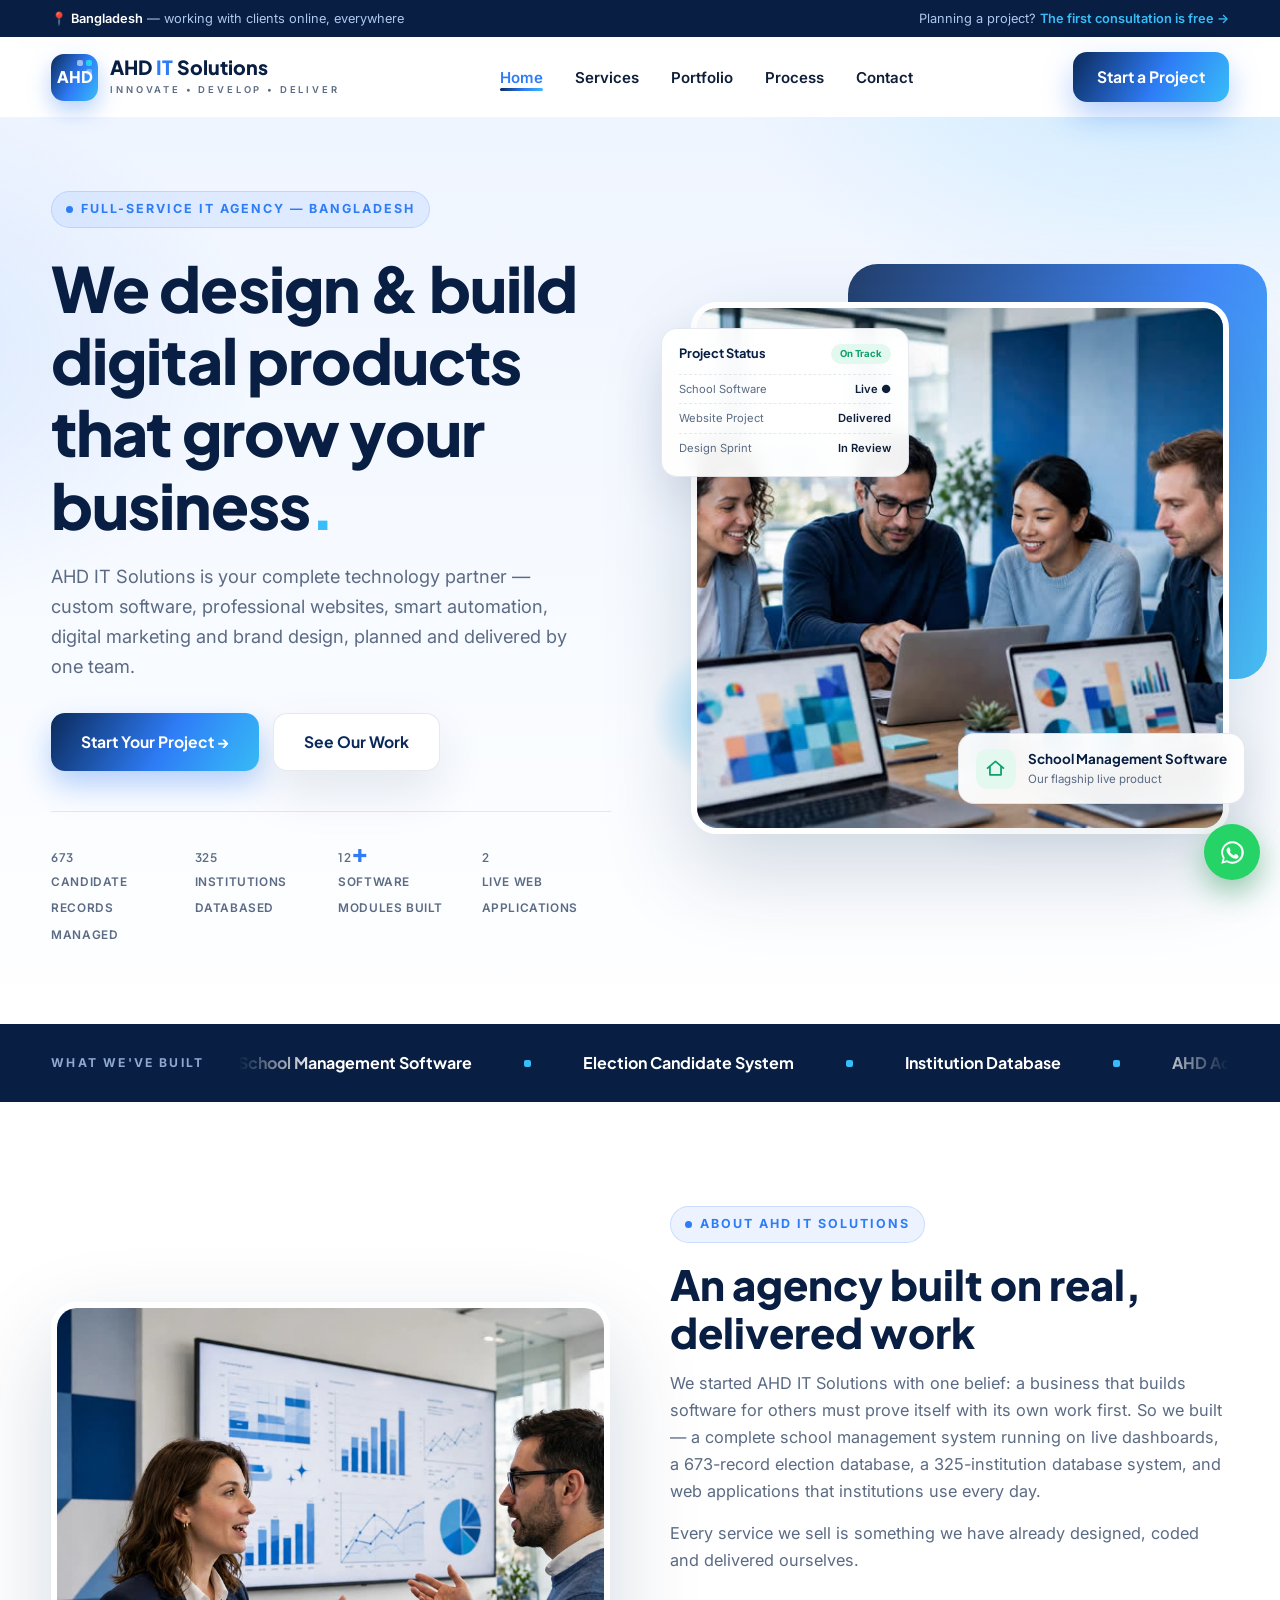
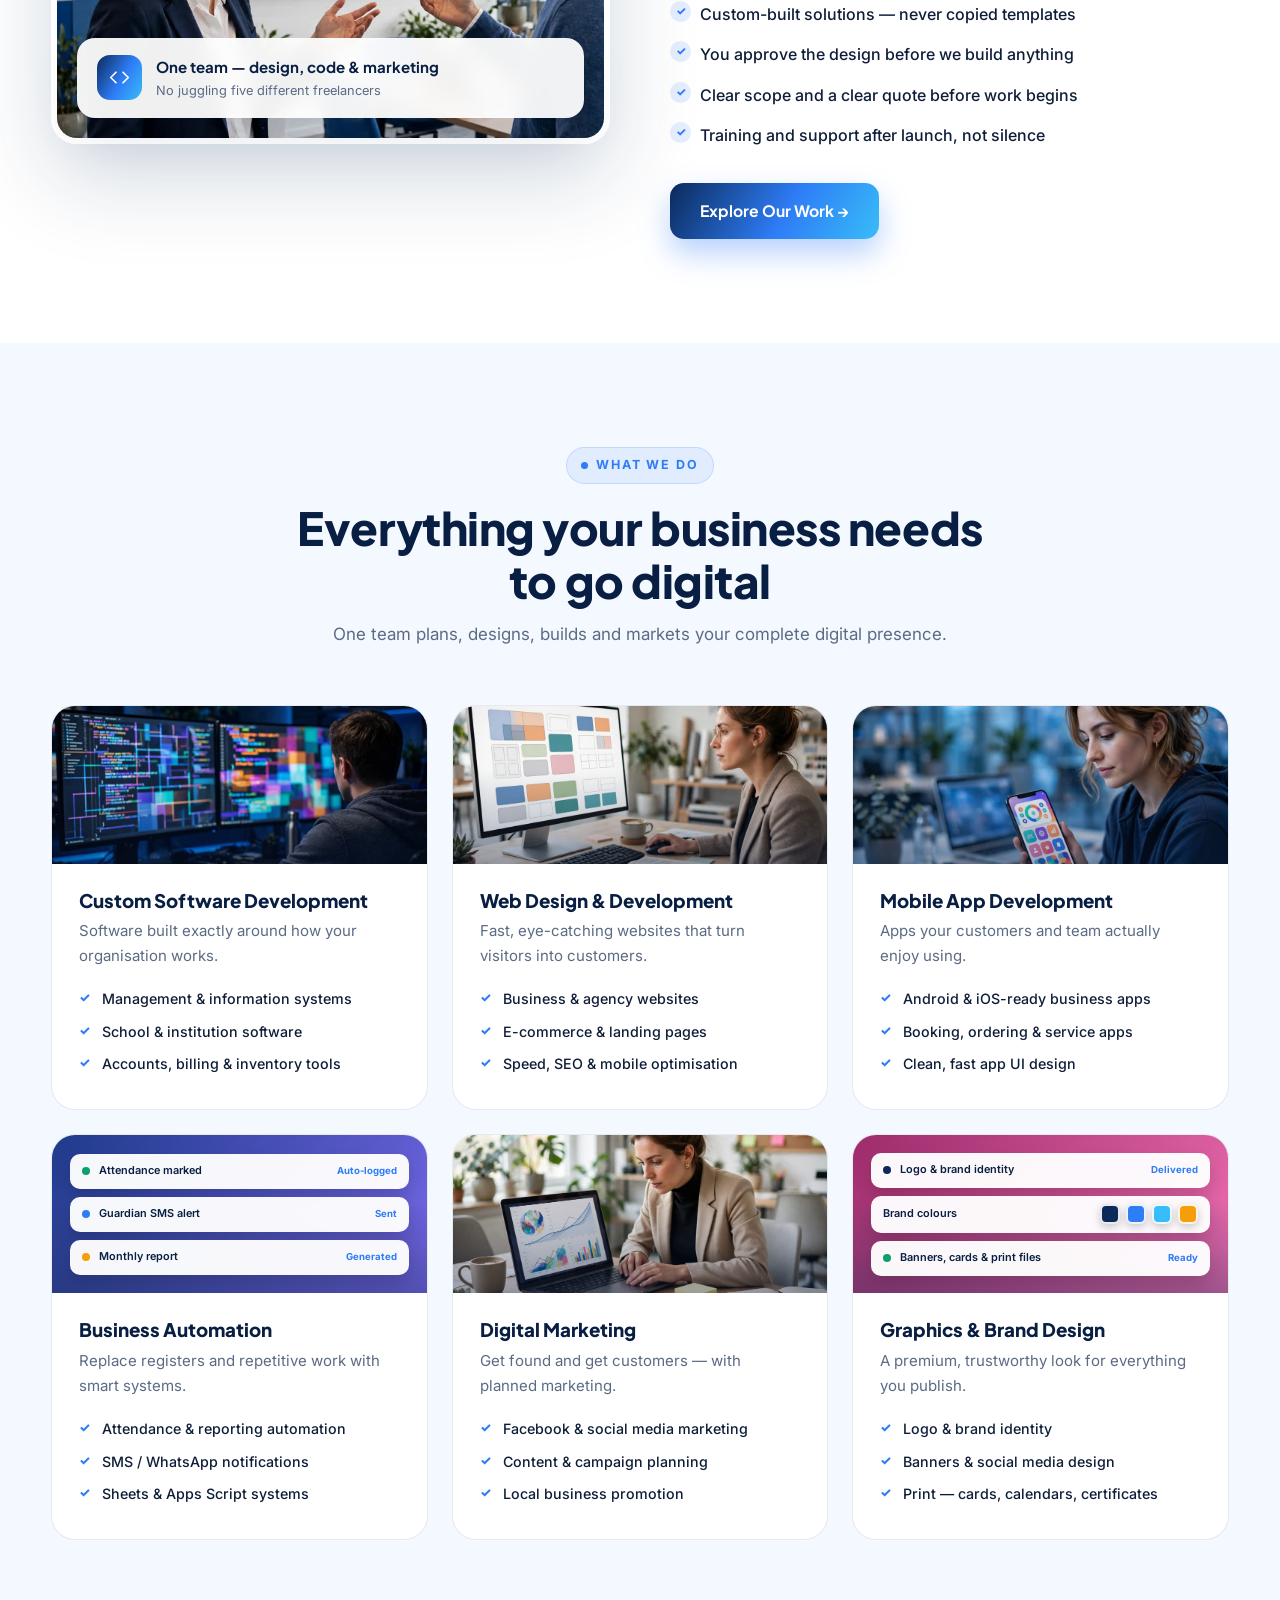
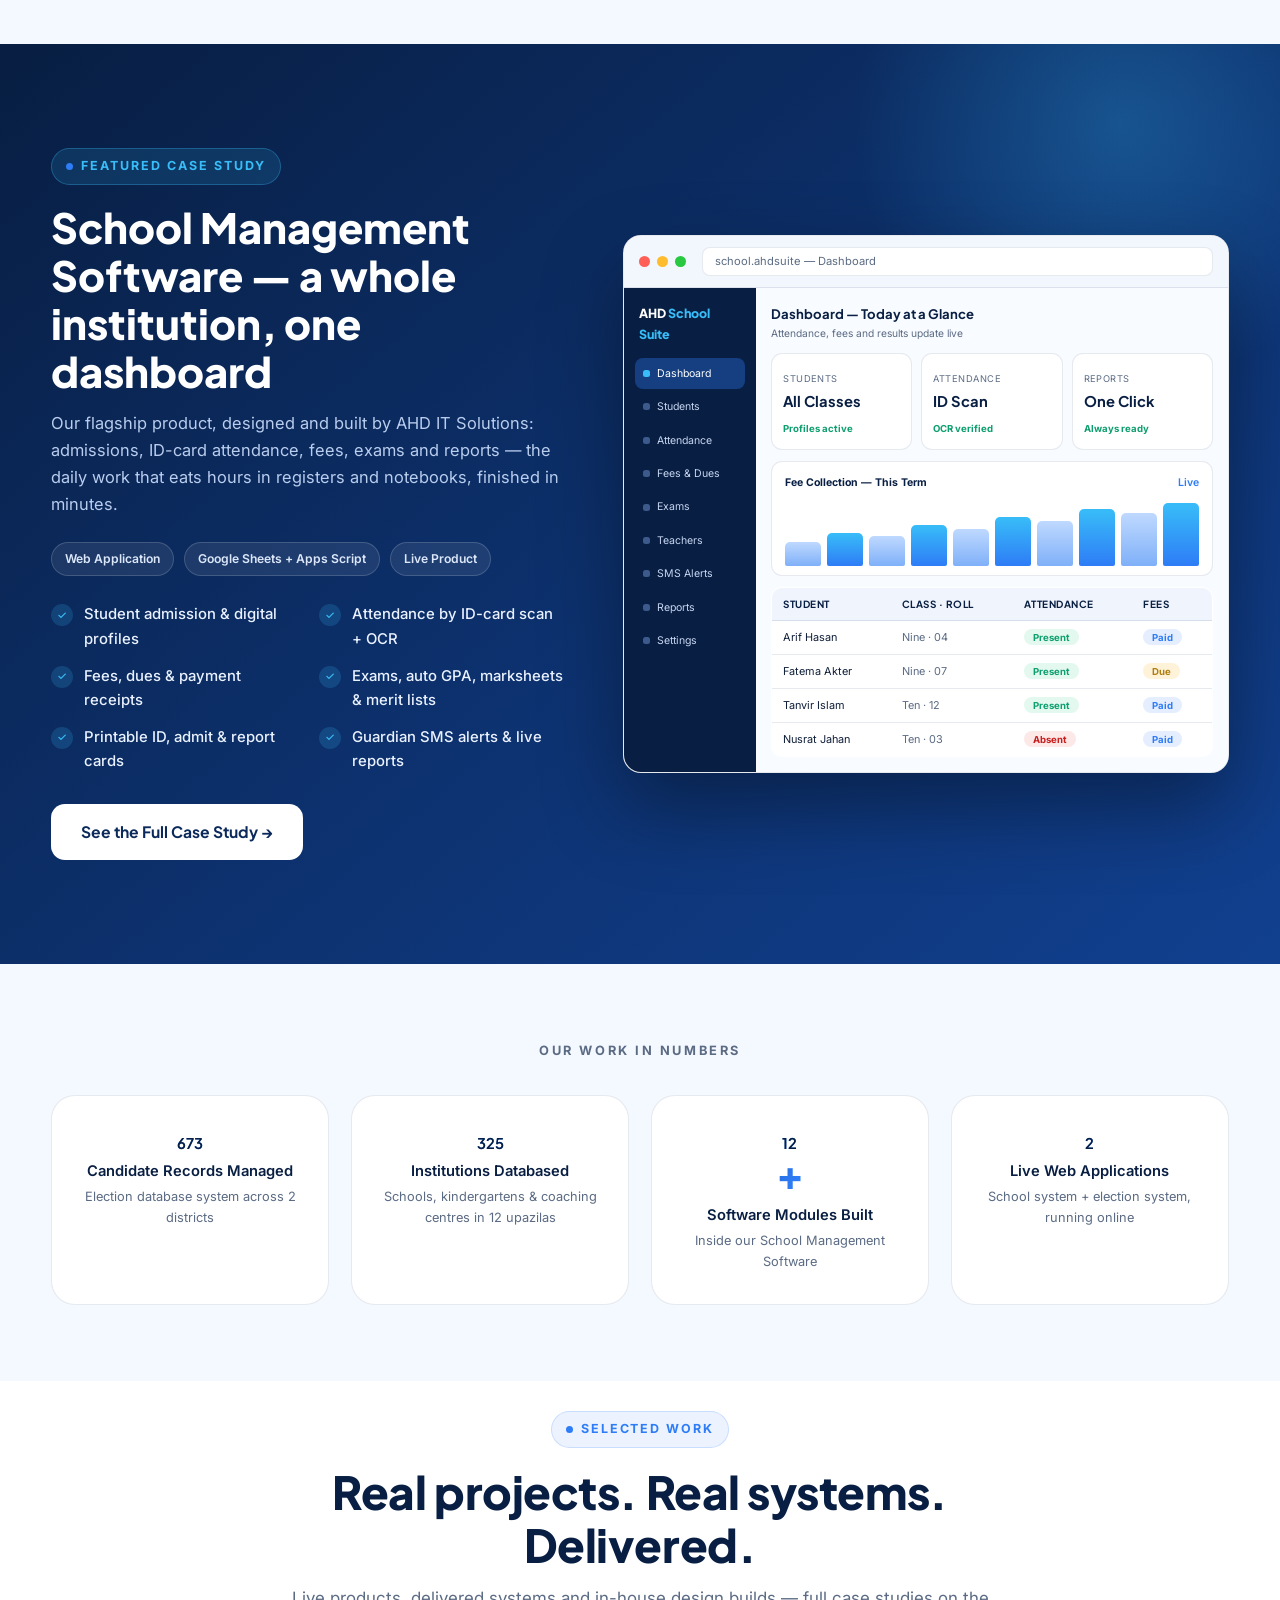
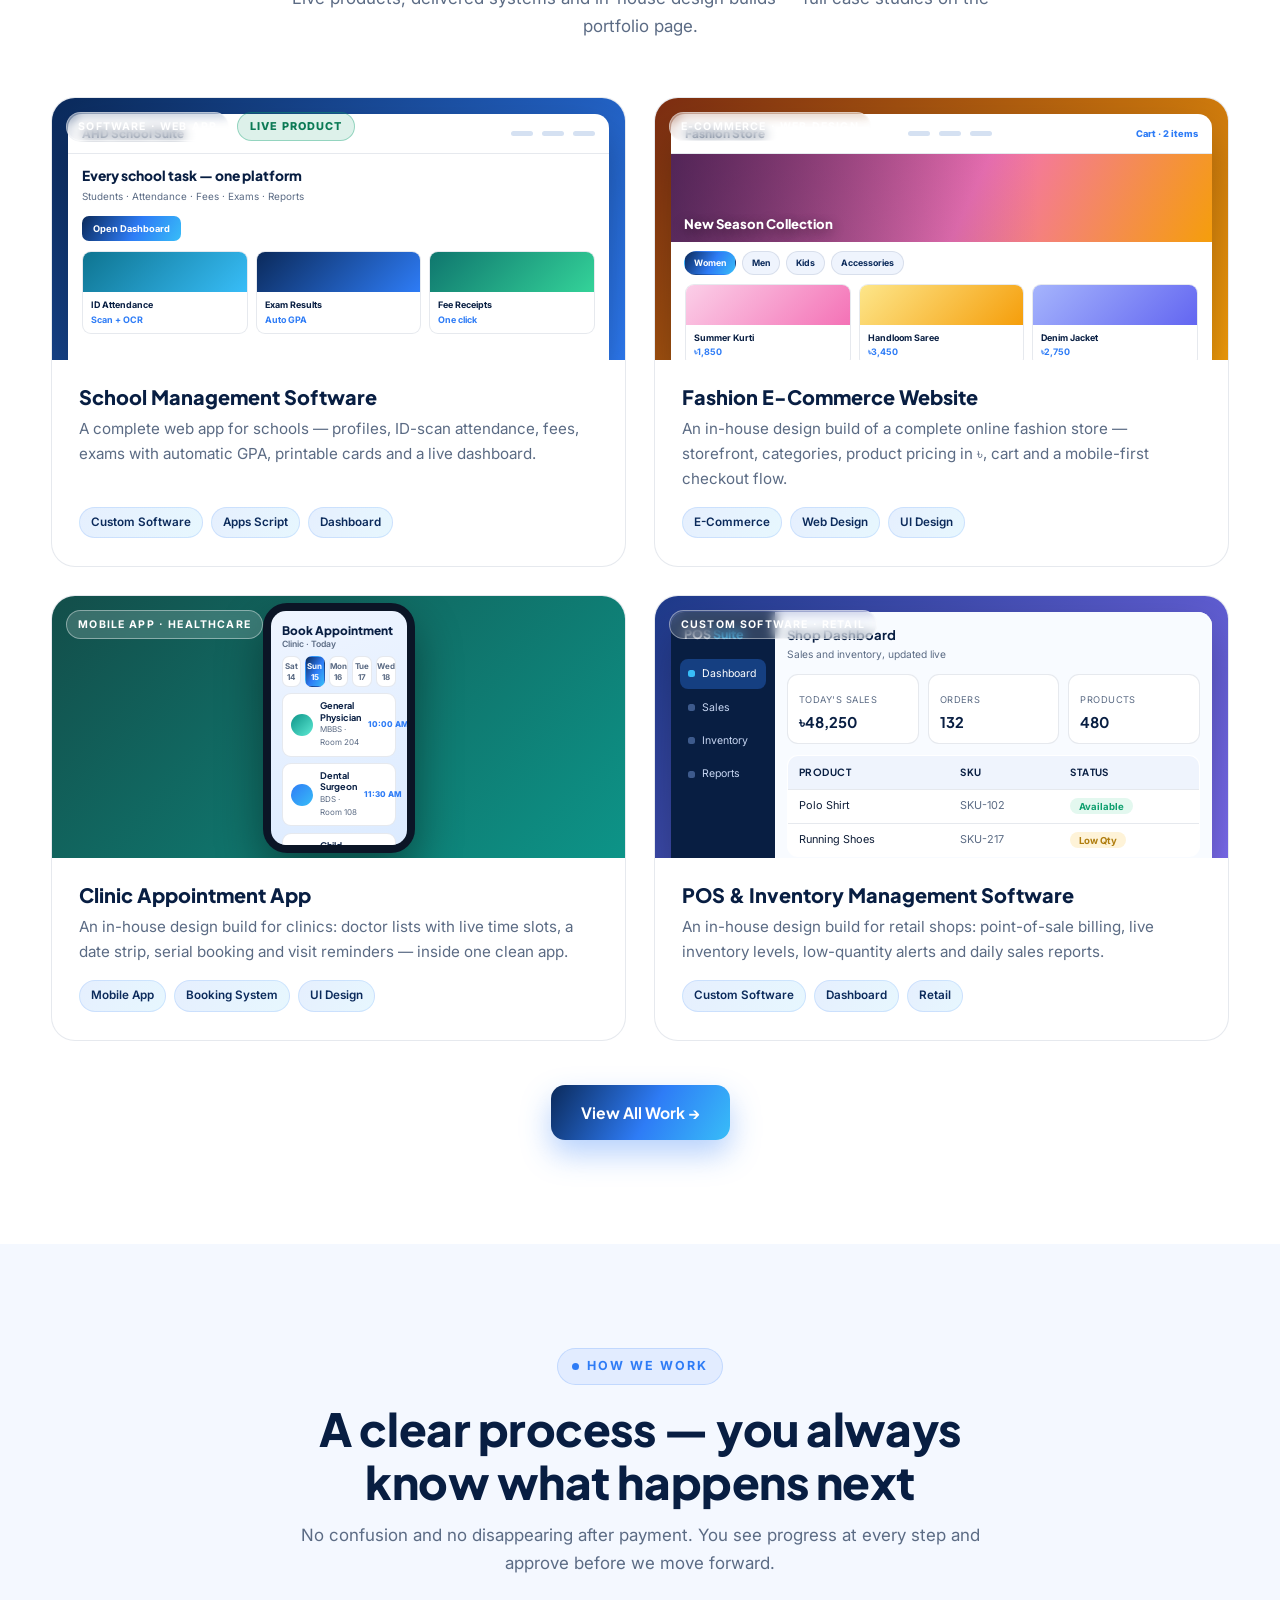
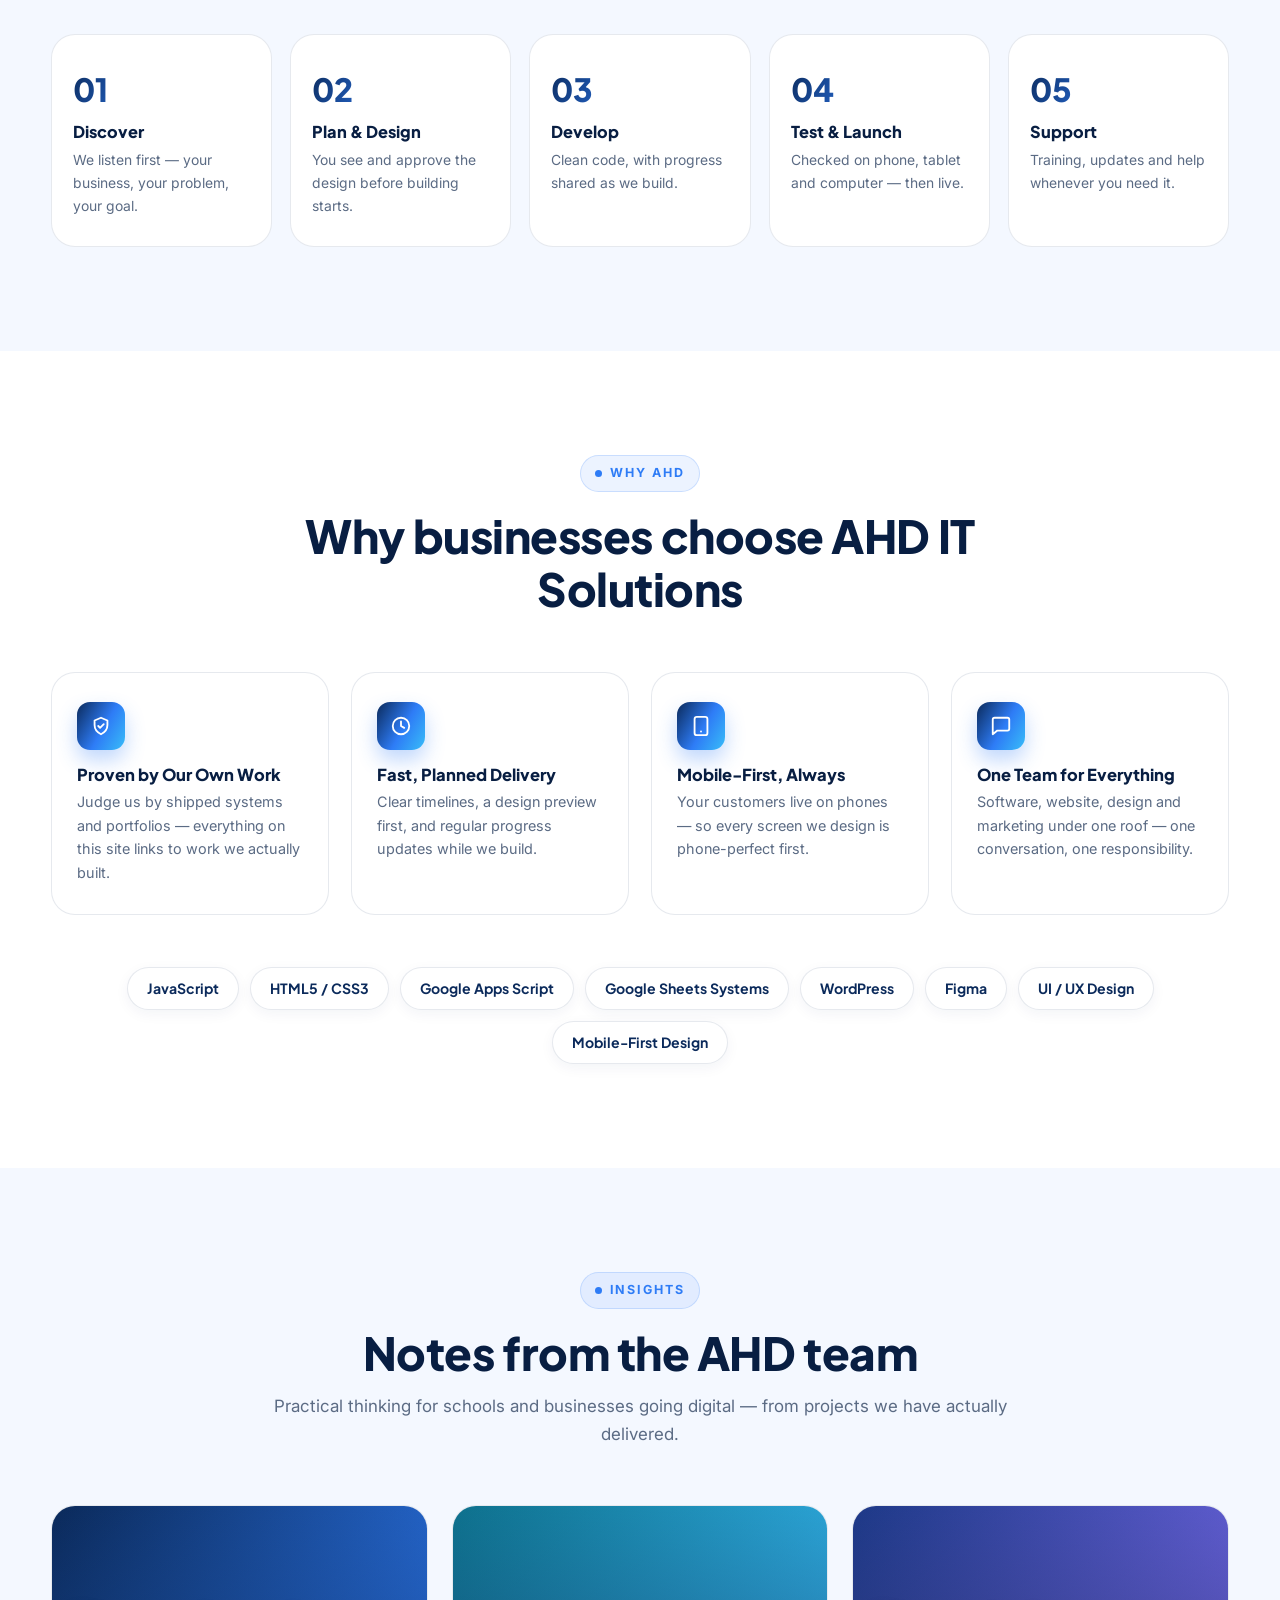
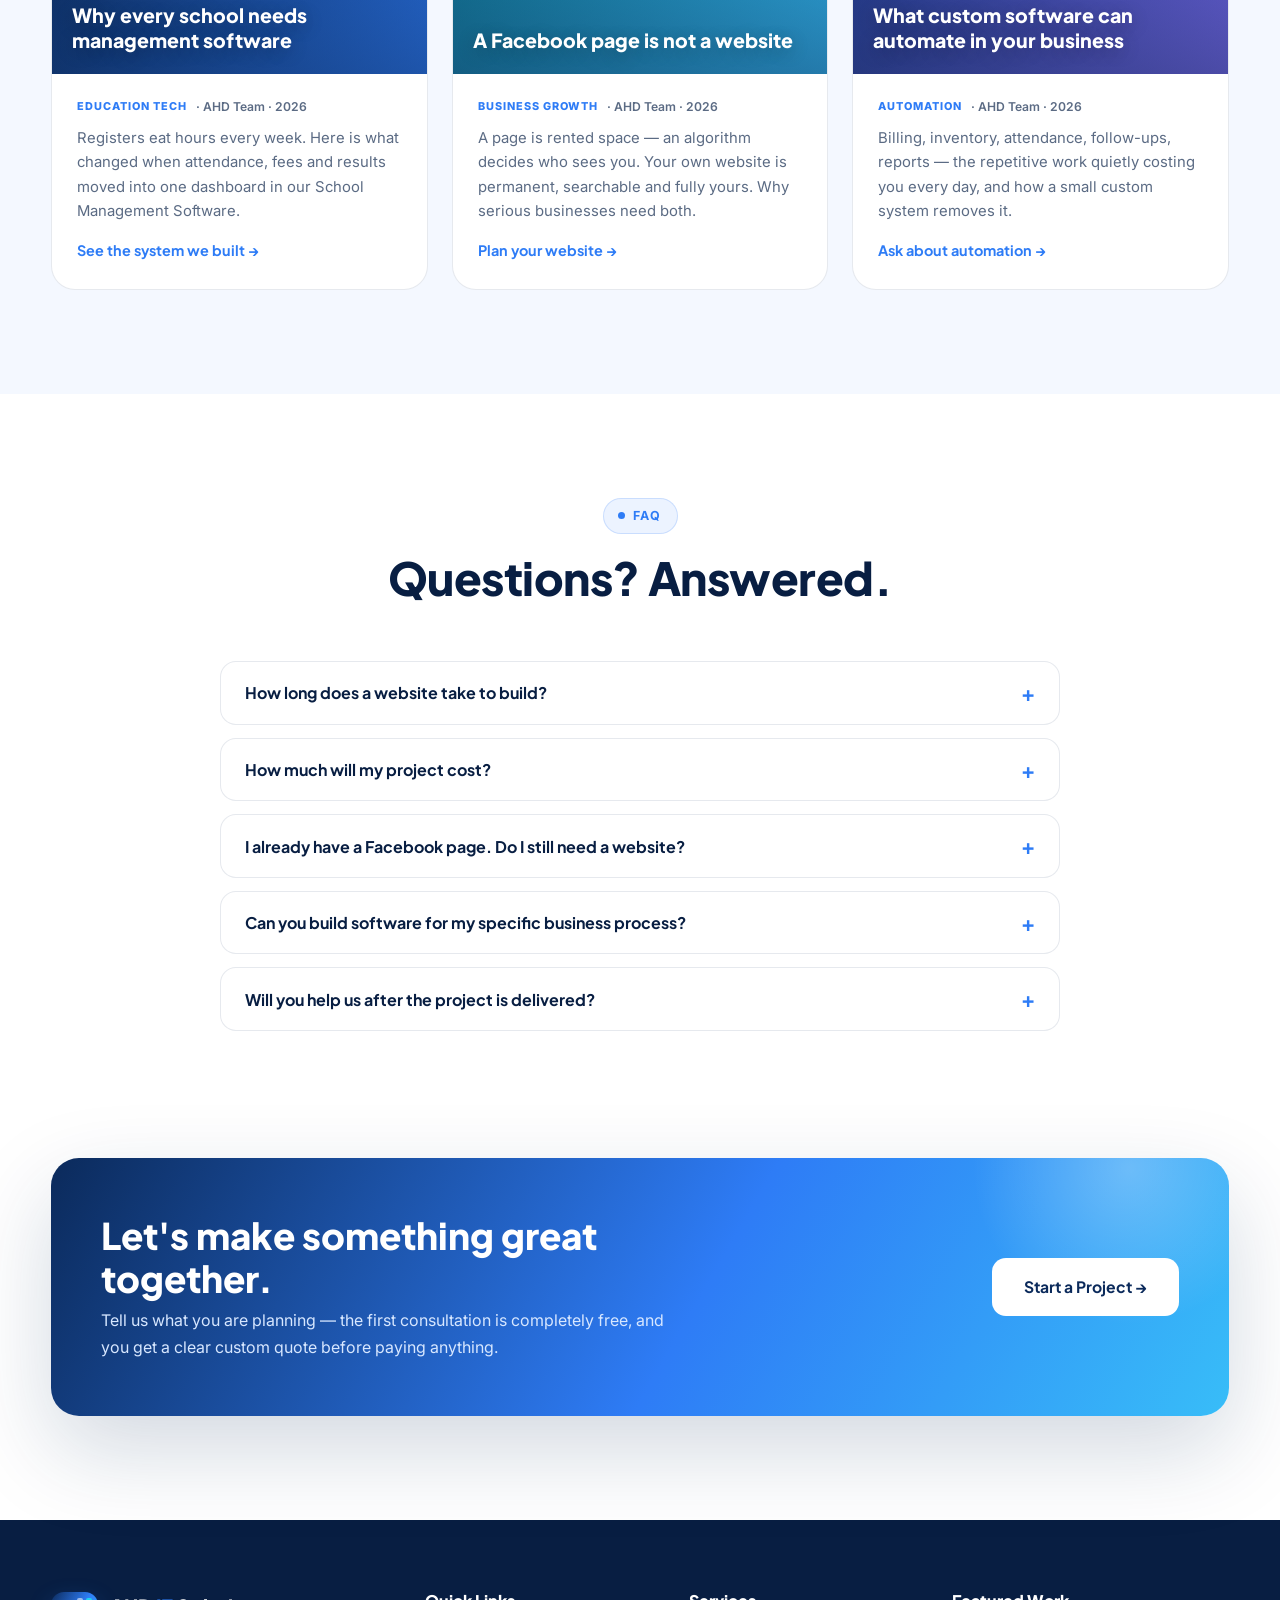
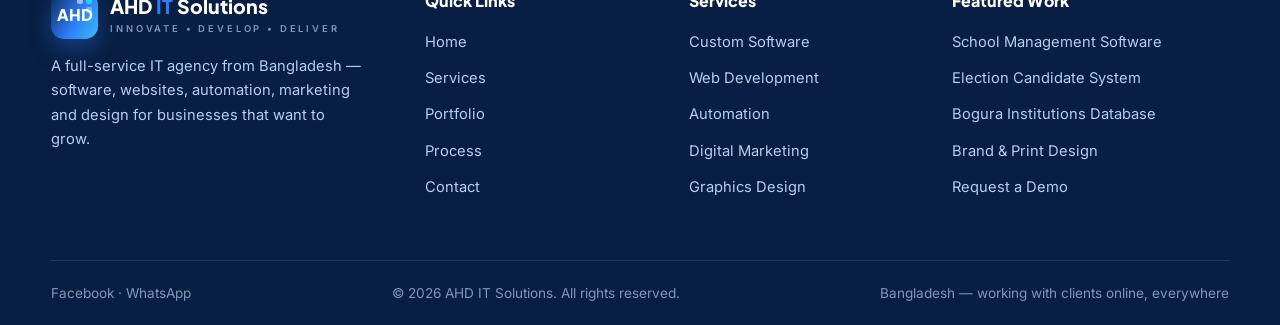
==== index.html @ c7c54838 "AHD IT Solutions website — initial live version" ====
<!DOCTYPE html>
<html lang="en">
<head>
<meta charset="UTF-8">
<meta name="viewport" content="width=device-width, initial-scale=1.0">
<title>AHD IT Solutions — Software, Web Design, Automation & Digital Marketing Agency in Bangladesh</title>
<meta name="description" content="AHD IT Solutions is a full-service IT agency in Bangladesh. Custom software, professional websites, business automation, digital marketing and brand design. Innovate • Develop • Deliver.">
<meta property="og:title" content="AHD IT Solutions — Innovate • Develop • Deliver">
<meta property="og:description" content="Custom software, websites, automation, digital marketing & graphics design — one agency for your complete digital growth.">
<meta property="og:type" content="website">
<link rel="icon" href="data:image/svg+xml,%3Csvg xmlns='http://www.w3.org/2000/svg' viewBox='0 0 64 64'%3E%3Cdefs%3E%3ClinearGradient id='g' x1='0' y1='0' x2='1' y2='1'%3E%3Cstop offset='0' stop-color='%230B2A5B'/%3E%3Cstop offset='1' stop-color='%232E7CF6'/%3E%3C/linearGradient%3E%3C/defs%3E%3Crect width='64' height='64' rx='14' fill='url(%23g)'/%3E%3Ctext x='32' y='42' font-family='Arial' font-size='24' font-weight='900' fill='white' text-anchor='middle'%3EA%3C/text%3E%3C/svg%3E">
<link rel="preconnect" href="https://fonts.googleapis.com">
<link href="https://fonts.googleapis.com/css2?family=Plus+Jakarta+Sans:wght@400;500;600;700;800&family=Inter:wght@400;500;600&display=swap" rel="stylesheet">
<link rel="stylesheet" href="styles.css">
<script type="application/ld+json">
{"@context":"https://schema.org","@type":"Organization","name":"AHD IT Solutions","slogan":"Innovate • Develop • Deliver","description":"Full-service IT agency: custom software, web design and development, business automation, digital marketing and graphics design.","address":{"@type":"PostalAddress","addressCountry":"BD"},"knowsAbout":["Custom Software Development","Web Design","Web Development","Business Automation","Digital Marketing","Graphics Design"]}
</script>
</head>
<body>

<div class="topbar">
  <div class="wrap">
    <span>📍 <b>Bangladesh</b> — working with clients online, everywhere</span>
    <span>Planning a project? <a href="contact.html">The first consultation is free →</a></span>
  </div>
</div>

<!-- ================= HEADER ================= -->
<header class="site" id="header">
  <div class="wrap nav">
    <a class="brand" href="index.html" aria-label="AHD IT Solutions home">
      <span class="brand-mark">AHD</span>
      <span><span class="brand-name">AHD <em>IT</em> Solutions</span><span class="brand-tag">INNOVATE • DEVELOP • DELIVER</span></span>
    </a>
    <ul class="nav-links">
      <li><a href="index.html" class="active">Home</a></li>
      <li><a href="index.html#services">Services</a></li>
      <li><a href="portfolio.html">Portfolio</a></li>
      <li><a href="index.html#process">Process</a></li>
      <li><a href="contact.html">Contact</a></li>
    </ul>
    <a class="btn btn-primary nav-cta" href="contact.html" style="padding:12px 24px">Start a Project</a>
    <button class="burger" id="burger" aria-label="Open menu"><span></span><span></span><span></span></button>
  </div>
  <nav class="mobile-menu">
    <a href="index.html">Home</a><a href="index.html#services">Services</a><a href="portfolio.html">Portfolio</a>
    <a href="index.html#process">Process</a><a href="contact.html">Contact</a><a href="contact.html">Start a Project →</a>
  </nav>
</header>

<!-- ================= HERO ================= -->
<section class="hero">
  <div class="wrap hero-grid">
    <div>
      <span class="eyebrow">Full-Service IT Agency — Bangladesh</span>
      <h1>We design &amp; build <span class="accent">digital products</span> that grow your business<span class="stop">.</span></h1>
      <p class="hero-sub">AHD IT Solutions is your complete technology partner — custom software, professional websites, smart automation, digital marketing and brand design, planned and delivered by one team.</p>
      <div class="hero-btns">
        <a class="btn btn-primary" href="contact.html">Start Your Project →</a>
        <a class="btn btn-ghost" href="portfolio.html">See Our Work</a>
      </div>
      <div class="hero-stats">
        <div class="hstat"><b><span data-count="673">0</span></b><span>Candidate records managed</span></div>
        <div class="hstat"><b><span data-count="325">0</span></b><span>Institutions databased</span></div>
        <div class="hstat"><b><span data-count="12">0</span><i>+</i></b><span>Software modules built</span></div>
        <div class="hstat"><b><span data-count="2">0</span></b><span>Live web applications</span></div>
      </div>
    </div>
    <div class="hero-photo">
      <div class="blob"></div>
      <div class="frame"><img src="[data-uri]" alt="The AHD IT Solutions team reviewing project dashboards together in a modern blue office"></div>
      <div class="float-card fc-status">
        <div class="fcs-head"><b>Project Status</b><span class="pill green">On Track</span></div>
        <div class="row"><span>School Software</span><b>Live ●</b></div>
        <div class="row"><span>Website Project</span><b>Delivered</b></div>
        <div class="row"><span>Design Sprint</span><b>In Review</b></div>
      </div>
      <div class="float-card fc-live">
        <span class="ic"><svg width="19" height="19" viewBox="0 0 24 24" fill="none" stroke="#0E9F6E" stroke-width="2.2" stroke-linecap="round" stroke-linejoin="round"><path d="M22 11.5L12 3 2 11.5"/><path d="M5 10v10h14V10"/></svg></span>
        <span><b>School Management Software</b><span>Our flagship live product</span></span>
      </div>
    </div>
  </div>
</section>

<!-- ================= PROOF STRIP ================= -->
<div class="proof">
  <div class="wrap">
    <span class="p-label">What We've Built</span>
    <div class="marquee"><div class="marquee-track" id="proofTrack">
      <span>School Management Software</span><span>Election Candidate System</span><span>Institution Database</span><span>AHD Academy Platform</span><span>Brand &amp; Print Design</span>
    </div></div>
  </div>
</div>

<!-- ================= ABOUT ================= -->
<section id="about">
  <div class="wrap about-grid">
    <div class="about-visual reveal">
      <div class="frame"><img src="[data-uri]" alt="The AHD IT Solutions team in a working meeting, planning a client project"></div>
      <div class="about-chip">
        <span class="ic"><svg width="21" height="21" viewBox="0 0 24 24" fill="none" stroke="#fff" stroke-width="2" stroke-linecap="round" stroke-linejoin="round"><path d="M8 6l-6 6 6 6M16 6l6 6-6 6"/></svg></span>
        <span><b>One team — design, code &amp; marketing</b><span>No juggling five different freelancers</span></span>
      </div>
    </div>
    <div class="about-copy reveal d1">
      <span class="eyebrow">About AHD IT Solutions</span>
      <h2>An agency built on real, delivered work</h2>
      <p>We started AHD IT Solutions with one belief: a business that builds software for others must prove itself with its own work first. So we built — a complete school management system running on live dashboards, a 673-record election database, a 325-institution database system, and web applications that institutions use every day.</p>
      <p>Every service we sell is something we have already designed, coded and delivered ourselves.</p>
      <ul class="about-list">
        <li>Custom-built solutions — never copied templates</li>
        <li>You approve the design before we build anything</li>
        <li>Clear scope and a clear quote before work begins</li>
        <li>Training and support after launch, not silence</li>
      </ul>
      <a class="btn btn-primary" href="portfolio.html">Explore Our Work →</a>
    </div>
  </div>
</section>

<!-- ================= SERVICES ================= -->
<section class="services" id="services">
  <div class="wrap">
    <div class="sec-head reveal">
      <span class="eyebrow">What We Do</span>
      <h2>Everything your business needs to go digital</h2>
      <p>One team plans, designs, builds and markets your complete digital presence.</p>
    </div>
    <div class="svc-grid">
      <article class="svc reveal">
        <div class="svc-photo"><img src="[data-uri]" alt="Programmer building custom software at dual monitors"></div>
        <div class="svc-body">
          <h3>Custom Software Development</h3>
          <p>Software built exactly around how your organisation works.</p>
          <ul><li>Management &amp; information systems</li><li>School &amp; institution software</li><li>Accounts, billing &amp; inventory tools</li></ul>
        </div>
      </article>
      <article class="svc reveal d1">
        <div class="svc-photo"><img src="[data-uri]" alt="Web designer creating a business website layout"></div>
        <div class="svc-body">
          <h3>Web Design &amp; Development</h3>
          <p>Fast, eye-catching websites that turn visitors into customers.</p>
          <ul><li>Business &amp; agency websites</li><li>E-commerce &amp; landing pages</li><li>Speed, SEO &amp; mobile optimisation</li></ul>
        </div>
      </article>
      <article class="svc reveal d2">
        <div class="svc-photo"><img src="[data-uri]" alt="Mobile app screens designed for a business application"></div>
        <div class="svc-body">
          <h3>Mobile App Development</h3>
          <p>Apps your customers and team actually enjoy using.</p>
          <ul><li>Android &amp; iOS-ready business apps</li><li>Booking, ordering &amp; service apps</li><li>Clean, fast app UI design</li></ul>
        </div>
      </article>
      <article class="svc reveal">
        <div class="svc-photo grad-only g3">
          <div class="svc-ui">
            <div class="flow-row"><span class="dotn" style="background:#0E9F6E"></span>Attendance marked<b>Auto-logged</b></div>
            <div class="flow-row"><span class="dotn" style="background:#2E7CF6"></span>Guardian SMS alert<b>Sent</b></div>
            <div class="flow-row"><span class="dotn" style="background:#F59E0B"></span>Monthly report<b>Generated</b></div>
          </div>
        </div>
        <div class="svc-body">
          <h3>Business Automation</h3>
          <p>Replace registers and repetitive work with smart systems.</p>
          <ul><li>Attendance &amp; reporting automation</li><li>SMS / WhatsApp notifications</li><li>Sheets &amp; Apps Script systems</li></ul>
        </div>
      </article>
      <article class="svc reveal d1">
        <div class="svc-photo"><img src="[data-uri]" alt="Digital marketing analytics and campaign planning"></div>
        <div class="svc-body">
          <h3>Digital Marketing</h3>
          <p>Get found and get customers — with planned marketing.</p>
          <ul><li>Facebook &amp; social media marketing</li><li>Content &amp; campaign planning</li><li>Local business promotion</li></ul>
        </div>
      </article>
      <article class="svc reveal d2">
        <div class="svc-photo grad-only g5">
          <div class="svc-ui">
            <div class="flow-row"><span class="dotn" style="background:#0B2A5B"></span>Logo &amp; brand identity<b>Delivered</b></div>
            <div class="flow-row"><span>Brand colours</span><span class="swatches"><i style="background:#0B2A5B"></i><i style="background:#2E7CF6"></i><i style="background:#38BDF8"></i><i style="background:#F59E0B"></i></span></div>
            <div class="flow-row"><span class="dotn" style="background:#0E9F6E"></span>Banners, cards &amp; print files<b>Ready</b></div>
          </div>
        </div>
        <div class="svc-body">
          <h3>Graphics &amp; Brand Design</h3>
          <p>A premium, trustworthy look for everything you publish.</p>
          <ul><li>Logo &amp; brand identity</li><li>Banners &amp; social media design</li><li>Print — cards, calendars, certificates</li></ul>
        </div>
      </article>
    </div>
  </div>
</section>

<!-- ================= FEATURED CASE STUDY ================= -->
<section class="case" id="product">
  <div class="wrap case-grid">
    <div class="reveal">
      <span class="eyebrow light">Featured Case Study</span>
      <h2>School Management Software — a whole institution, one dashboard</h2>
      <p class="lead">Our flagship product, designed and built by AHD IT Solutions: admissions, ID-card attendance, fees, exams and reports — the daily work that eats hours in registers and notebooks, finished in minutes.</p>
      <div class="case-meta"><span>Web Application</span><span>Google Sheets + Apps Script</span><span>Live Product</span></div>
      <div class="feat-grid">
        <div class="feat"><span class="tick">✓</span> Student admission &amp; digital profiles</div>
        <div class="feat"><span class="tick">✓</span> Attendance by ID-card scan + OCR</div>
        <div class="feat"><span class="tick">✓</span> Fees, dues &amp; payment receipts</div>
        <div class="feat"><span class="tick">✓</span> Exams, auto GPA, marksheets &amp; merit lists</div>
        <div class="feat"><span class="tick">✓</span> Printable ID, admit &amp; report cards</div>
        <div class="feat"><span class="tick">✓</span> Guardian SMS alerts &amp; live reports</div>
      </div>
      <a class="btn btn-white" href="portfolio.html">See the Full Case Study →</a>
    </div>
    <div class="reveal d1">
      <div class="browser">
        <div class="browser-bar">
          <span class="dot" style="background:#FF5F57"></span><span class="dot" style="background:#FEBC2E"></span><span class="dot" style="background:#28C840"></span>
          <span class="browser-url">school.ahdsuite — Dashboard</span>
        </div>
        <div class="dash">
          <aside class="dash-side">
            <div class="ds-logo">AHD <em>School Suite</em></div>
            <div class="ds-item active"><i></i>Dashboard</div>
            <div class="ds-item"><i></i>Students</div>
            <div class="ds-item"><i></i>Attendance</div>
            <div class="ds-item"><i></i>Fees &amp; Dues</div>
            <div class="ds-item"><i></i>Exams</div>
            <div class="ds-item"><i></i>Teachers</div>
            <div class="ds-item"><i></i>SMS Alerts</div>
            <div class="ds-item"><i></i>Reports</div>
            <div class="ds-item"><i></i>Settings</div>
          </aside>
          <div class="dash-main">
            <div class="dm-title">Dashboard — Today at a Glance</div>
            <div class="dm-sub">Attendance, fees and results update live</div>
            <div class="stat-row">
              <div class="stat"><span>Students</span><b>All Classes</b><span class="up">Profiles active</span></div>
              <div class="stat"><span>Attendance</span><b>ID Scan</b><span class="up">OCR verified</span></div>
              <div class="stat"><span>Reports</span><b>One Click</b><span class="up">Always ready</span></div>
            </div>
            <div class="chart">
              <div class="c-head">Fee Collection — This Term <span>Live</span></div>
              <div class="bars"><i style="height:36%"></i><i style="height:50%"></i><i style="height:45%"></i><i style="height:62%"></i><i style="height:56%"></i><i style="height:74%"></i><i style="height:68%"></i><i style="height:86%"></i><i style="height:80%"></i><i style="height:96%"></i></div>
            </div>
            <table class="ui-table">
              <tr><th>Student</th><th>Class · Roll</th><th>Attendance</th><th>Fees</th></tr>
              <tr><td>Arif Hasan</td><td class="dim">Nine · 04</td><td><span class="pill green">Present</span></td><td><span class="pill blue">Paid</span></td></tr>
              <tr><td>Fatema Akter</td><td class="dim">Nine · 07</td><td><span class="pill green">Present</span></td><td><span class="pill amber">Due</span></td></tr>
              <tr><td>Tanvir Islam</td><td class="dim">Ten · 12</td><td><span class="pill green">Present</span></td><td><span class="pill blue">Paid</span></td></tr>
              <tr><td>Nusrat Jahan</td><td class="dim">Ten · 03</td><td><span class="pill red">Absent</span></td><td><span class="pill blue">Paid</span></td></tr>
            </table>
          </div>
        </div>
      </div>
    </div>
  </div>
</section>

<!-- ================= STATS BAND ================= -->
<div class="stats-band">
  <div class="wrap">
    <p class="sb-title">Our Work in Numbers</p>
    <div class="stats-grid">
      <div class="bigstat reveal"><b><span data-count="673">0</span></b><span>Candidate Records Managed</span><small>Election database system across 2 districts</small></div>
      <div class="bigstat reveal d1"><b><span data-count="325">0</span></b><span>Institutions Databased</span><small>Schools, kindergartens &amp; coaching centres in 12 upazilas</small></div>
      <div class="bigstat reveal d2"><b><span data-count="12">0</span>+</b><span>Software Modules Built</span><small>Inside our School Management Software</small></div>
      <div class="bigstat reveal d3"><b><span data-count="2">0</span></b><span>Live Web Applications</span><small>School system + election system, running online</small></div>
    </div>
  </div>
</div>

<!-- ================= PORTFOLIO PREVIEW ================= -->
<section id="work" style="padding-top:30px">
  <div class="wrap">
    <div class="sec-head reveal">
      <span class="eyebrow">Selected Work</span>
      <h2>Real projects. Real systems. Delivered.</h2>
      <p>Live products, delivered systems and in-house design builds — full case studies on the portfolio page.</p>
    </div>
    <div class="work-grid">
      <article class="work reveal">
        <div class="work-visual g1">
          <div class="wv-tag"><span class="wv-cat">Software · Web App</span><span class="tag-real">Live Product</span></div>
          <div class="mockbox">
            <div class="mini-nav"><span class="mn-logo">AHD School Suite</span><span class="mn-links"><i></i><i></i><i></i></span></div>
            <div class="mini-hero"><div class="mh-title">Every school task — one platform</div><div class="mh-sub">Students · Attendance · Fees · Exams · Reports</div><span class="mh-btn">Open Dashboard</span></div>
            <div class="prod-row">
              <div class="prod-cell"><div class="pc-img g2"></div><div class="pc-body"><div class="pc-name">ID Attendance</div><div class="pc-price">Scan + OCR</div></div></div>
              <div class="prod-cell"><div class="pc-img g1"></div><div class="pc-body"><div class="pc-name">Exam Results</div><div class="pc-price">Auto GPA</div></div></div>
              <div class="prod-cell"><div class="pc-img g4"></div><div class="pc-body"><div class="pc-name">Fee Receipts</div><div class="pc-price">One click</div></div></div>
            </div>
          </div>
        </div>
        <div class="work-body">
          <h3>School Management Software</h3>
          <p>A complete web app for schools — profiles, ID-scan attendance, fees, exams with automatic GPA, printable cards and a live dashboard.</p>
          <div class="tags"><span>Custom Software</span><span>Apps Script</span><span>Dashboard</span></div>
        </div>
      </article>
      <article class="work reveal d1">
        <div class="work-visual" style="background:linear-gradient(135deg,#7C2D12,#F59E0B)">
          <div class="wv-tag"><span class="wv-cat">E-Commerce · Web Design</span></div>
          <div class="mockbox">
            <div class="mini-nav"><span class="mn-logo">Fashion Store</span><span class="mn-links"><i></i><i></i><i></i></span><span style="font-size:.58rem;font-weight:800;color:var(--blue)">Cart · 2 items</span></div>
            <div class="photo-band" style="background:linear-gradient(115deg,#9D2C6C,#F472B6 55%,#F59E0B)"><span class="pb-title">New Season Collection</span></div>
            <div class="cat-chips"><span class="on">Women</span><span>Men</span><span>Kids</span><span>Accessories</span></div>
            <div class="prod-row" style="padding-top:9px">
              <div class="prod-cell"><div class="pc-img" style="background:linear-gradient(135deg,#FBCFE8,#F472B6)"></div><div class="pc-body"><div class="pc-name">Summer Kurti</div><div class="pc-price">৳1,850</div></div></div>
              <div class="prod-cell"><div class="pc-img" style="background:linear-gradient(135deg,#FDE68A,#F59E0B)"></div><div class="pc-body"><div class="pc-name">Handloom Saree</div><div class="pc-price">৳3,450</div></div></div>
              <div class="prod-cell"><div class="pc-img" style="background:linear-gradient(135deg,#A5B4FC,#6366F1)"></div><div class="pc-body"><div class="pc-name">Denim Jacket</div><div class="pc-price">৳2,750</div></div></div>
            </div>
          </div>
        </div>
        <div class="work-body">
          <h3>Fashion E-Commerce Website</h3>
          <p>An in-house design build of a complete online fashion store — storefront, categories, product pricing in ৳, cart and a mobile-first checkout flow.</p>
          <div class="tags"><span>E-Commerce</span><span>Web Design</span><span>UI Design</span></div>
        </div>
      </article>
      <article class="work reveal">
        <div class="work-visual" style="background:linear-gradient(135deg,#134E4A,#0D9488)">
          <div class="wv-tag"><span class="wv-cat">Mobile App · Healthcare</span></div>
          <div class="phone-frame lg">
            <div class="pf-screen">
              <div class="app">
                <div class="app-head">Book Appointment<small>Clinic · Today</small></div>
                <div class="app-cal"><span>Sat<br>14</span><span class="on">Sun<br>15</span><span>Mon<br>16</span><span>Tue<br>17</span><span>Wed<br>18</span></div>
                <div class="app-doc"><span class="av" style="background:linear-gradient(135deg,#0D9488,#5EEAD4)"></span><span><b>General Physician</b><span>MBBS · Room 204</span></span><span class="tm">10:00 AM</span></div>
                <div class="app-doc"><span class="av" style="background:linear-gradient(135deg,#2E7CF6,#38BDF8)"></span><span><b>Dental Surgeon</b><span>BDS · Room 108</span></span><span class="tm">11:30 AM</span></div>
                <div class="app-doc"><span class="av" style="background:linear-gradient(135deg,#7C6CF0,#A5B4FC)"></span><span><b>Child Specialist</b><span>MBBS, DCH · Room 302</span></span><span class="tm">5:00 PM</span></div>
                <div class="app-btn">Confirm Booking</div>
              </div>
            </div>
          </div>
        </div>
        <div class="work-body">
          <h3>Clinic Appointment App</h3>
          <p>An in-house design build for clinics: doctor lists with live time slots, a date strip, serial booking and visit reminders — inside one clean app.</p>
          <div class="tags"><span>Mobile App</span><span>Booking System</span><span>UI Design</span></div>
        </div>
      </article>
      <article class="work reveal d1">
        <div class="work-visual g3">
          <div class="wv-tag"><span class="wv-cat">Custom Software · Retail</span></div>
          <div class="mockbox">
            <div class="dash" style="grid-template-columns:104px 1fr">
              <aside class="dash-side" style="padding:12px 9px">
                <div class="ds-logo">POS <em>Suite</em></div>
                <div class="ds-item active"><i></i>Dashboard</div>
                <div class="ds-item"><i></i>Sales</div>
                <div class="ds-item"><i></i>Inventory</div>
                <div class="ds-item"><i></i>Reports</div>
              </aside>
              <div class="dash-main" style="padding:12px">
                <div class="dm-title">Shop Dashboard</div>
                <div class="dm-sub">Sales and inventory, updated live</div>
                <div class="stat-row">
                  <div class="stat"><span>Today's Sales</span><b>৳48,250</b></div>
                  <div class="stat"><span>Orders</span><b>132</b></div>
                  <div class="stat"><span>Products</span><b>480</b></div>
                </div>
                <table class="ui-table">
                  <tr><th>Product</th><th>SKU</th><th>Status</th></tr>
                  <tr><td>Polo Shirt</td><td class="dim">SKU-102</td><td><span class="pill green">Available</span></td></tr>
                  <tr><td>Running Shoes</td><td class="dim">SKU-217</td><td><span class="pill amber">Low Qty</span></td></tr>
                </table>
              </div>
            </div>
          </div>
        </div>
        <div class="work-body">
          <h3>POS &amp; Inventory Management Software</h3>
          <p>An in-house design build for retail shops: point-of-sale billing, live inventory levels, low-quantity alerts and daily sales reports.</p>
          <div class="tags"><span>Custom Software</span><span>Dashboard</span><span>Retail</span></div>
        </div>
      </article>
    </div>
    <div style="text-align:center;margin-top:44px" class="reveal">
      <a class="btn btn-primary" href="portfolio.html">View All Work →</a>
    </div>
  </div>
</section>

<!-- ================= PROCESS ================= -->
<section class="process" id="process" style="background:var(--bg)">
  <div class="wrap">
    <div class="sec-head reveal">
      <span class="eyebrow">How We Work</span>
      <h2>A clear process — you always know what happens next</h2>
      <p>No confusion and no disappearing after payment. You see progress at every step and approve before we move forward.</p>
    </div>
    <div class="steps">
      <div class="step reveal"><div class="num">01</div><h3>Discover</h3><p>We listen first — your business, your problem, your goal.</p></div>
      <div class="step reveal d1"><div class="num">02</div><h3>Plan &amp; Design</h3><p>You see and approve the design before building starts.</p></div>
      <div class="step reveal d2"><div class="num">03</div><h3>Develop</h3><p>Clean code, with progress shared as we build.</p></div>
      <div class="step reveal"><div class="num">04</div><h3>Test &amp; Launch</h3><p>Checked on phone, tablet and computer — then live.</p></div>
      <div class="step reveal d1"><div class="num">05</div><h3>Support</h3><p>Training, updates and help whenever you need it.</p></div>
    </div>
  </div>
</section>

<!-- ================= WHY ================= -->
<section id="why">
  <div class="wrap">
    <div class="sec-head reveal">
      <span class="eyebrow">Why AHD</span>
      <h2>Why businesses choose AHD IT Solutions</h2>
    </div>
    <div class="why-grid">
      <div class="why reveal">
        <div class="w-ic"><svg viewBox="0 0 24 24"><path d="M12 3l7 3v5c0 5-3.2 8.2-7 10-3.8-1.8-7-5-7-10V6l7-3z"/><path d="M9 12l2 2 4-4"/></svg></div>
        <h3>Proven by Our Own Work</h3><p>Judge us by shipped systems and portfolios — everything on this site links to work we actually built.</p>
      </div>
      <div class="why reveal d1">
        <div class="w-ic"><svg viewBox="0 0 24 24"><circle cx="12" cy="12" r="9"/><path d="M12 7v5l3.5 2"/></svg></div>
        <h3>Fast, Planned Delivery</h3><p>Clear timelines, a design preview first, and regular progress updates while we build.</p>
      </div>
      <div class="why reveal d2">
        <div class="w-ic"><svg viewBox="0 0 24 24"><rect x="5" y="2" width="14" height="20" rx="2.5"/><path d="M12 18h.01"/></svg></div>
        <h3>Mobile-First, Always</h3><p>Your customers live on phones — so every screen we design is phone-perfect first.</p>
      </div>
      <div class="why reveal d3">
        <div class="w-ic"><svg viewBox="0 0 24 24"><path d="M21 15a2 2 0 01-2 2H8l-5 4V5a2 2 0 012-2h14a2 2 0 012 2v10z"/></svg></div>
        <h3>One Team for Everything</h3><p>Software, website, design and marketing under one roof — one conversation, one responsibility.</p>
      </div>
    </div>
    <div class="tech-row reveal">
      <span>JavaScript</span><span>HTML5 / CSS3</span><span>Google Apps Script</span><span>Google Sheets Systems</span><span>WordPress</span><span>Figma</span><span>UI / UX Design</span><span>Mobile-First Design</span>
    </div>
  </div>
</section>

<!-- ================= INSIGHTS ================= -->
<section class="insights" id="insights">
  <div class="wrap">
    <div class="sec-head reveal">
      <span class="eyebrow">Insights</span>
      <h2>Notes from the AHD team</h2>
      <p>Practical thinking for schools and businesses going digital — from projects we have actually delivered.</p>
    </div>
    <div class="blog-grid">
      <article class="post reveal">
        <div class="post-visual g1"><h4>Why every school needs management software</h4></div>
        <div class="post-body">
          <div class="post-meta"><span class="pm-cat">Education Tech</span> · AHD Team · 2026</div>
          <p>Registers eat hours every week. Here is what changed when attendance, fees and results moved into one dashboard in our School Management Software.</p>
          <a class="post-link" href="portfolio.html">See the system we built →</a>
        </div>
      </article>
      <article class="post reveal d1">
        <div class="post-visual g2"><h4>A Facebook page is not a website</h4></div>
        <div class="post-body">
          <div class="post-meta"><span class="pm-cat">Business Growth</span> · AHD Team · 2026</div>
          <p>A page is rented space — an algorithm decides who sees you. Your own website is permanent, searchable and fully yours. Why serious businesses need both.</p>
          <a class="post-link" href="contact.html">Plan your website →</a>
        </div>
      </article>
      <article class="post reveal d2">
        <div class="post-visual g3"><h4>What custom software can automate in your business</h4></div>
        <div class="post-body">
          <div class="post-meta"><span class="pm-cat">Automation</span> · AHD Team · 2026</div>
          <p>Billing, inventory, attendance, follow-ups, reports — the repetitive work quietly costing you every day, and how a small custom system removes it.</p>
          <a class="post-link" href="contact.html">Ask about automation →</a>
        </div>
      </article>
    </div>
  </div>
</section>

<!-- ================= FAQ ================= -->
<section class="faq" id="faq">
  <div class="wrap">
    <div class="sec-head reveal">
      <span class="eyebrow">FAQ</span>
      <h2>Questions? Answered.</h2>
    </div>
    <div class="faq-list">
      <div class="faq-item reveal">
        <button class="faq-q">How long does a website take to build?<span class="fx">+</span></button>
        <div class="faq-a"><p>A standard business website usually takes 1–3 weeks depending on pages and features. Custom software takes longer and gets a clear timeline before we start — you approve the plan first, and we update you at every step.</p></div>
      </div>
      <div class="faq-item reveal">
        <button class="faq-q">How much will my project cost?<span class="fx">+</span></button>
        <div class="faq-a"><p>Cost depends on what you need — pages, features and design work. Tell us your requirements through the contact page and we will send a clear, itemised custom quote before any work begins. No hidden charges, ever.</p></div>
      </div>
      <div class="faq-item reveal">
        <button class="faq-q">I already have a Facebook page. Do I still need a website?<span class="fx">+</span></button>
        <div class="faq-a"><p>Yes — a Facebook page is rented space, a website is your own. Customers trust a business with its own website far more, Google can find it, and everything about your services stays organised at one permanent address.</p></div>
      </div>
      <div class="faq-item reveal">
        <button class="faq-q">Can you build software for my specific business process?<span class="fx">+</span></button>
        <div class="faq-a"><p>That is exactly what custom software means. We study how your organisation works, then build the system around it — like our School Management Software, which was built around real school workflows.</p></div>
      </div>
      <div class="faq-item reveal">
        <button class="faq-q">Will you help us after the project is delivered?<span class="fx">+</span></button>
        <div class="faq-a"><p>Yes. We provide training for your team, plus support and maintenance options so your website or software keeps running smoothly and stays up to date.</p></div>
      </div>
    </div>
  </div>
</section>

<!-- ================= CLOSING CTA ================= -->
<section style="padding-top:10px">
  <div class="wrap">
    <div class="cta-banner reveal">
      <div>
        <h2>Let's make something great together.</h2>
        <p>Tell us what you are planning — the first consultation is completely free, and you get a clear custom quote before paying anything.</p>
      </div>
      <a class="btn btn-white" href="contact.html" style="padding:16px 32px">Start a Project →</a>
    </div>
  </div>
</section>

<!-- ================= FOOTER ================= -->
<footer>
  <div class="wrap">
    <div class="foot-grid">
      <div>
        <a class="brand" href="index.html">
          <span class="brand-mark">AHD</span>
          <span><span class="brand-name">AHD <em>IT</em> Solutions</span><span class="brand-tag">INNOVATE • DEVELOP • DELIVER</span></span>
        </a>
        <p class="foot-about">A full-service IT agency from Bangladesh — software, websites, automation, marketing and design for businesses that want to grow.</p>
      </div>
      <div>
        <h4>Quick Links</h4>
        <ul class="foot-links"><li><a href="index.html">Home</a></li><li><a href="index.html#services">Services</a></li><li><a href="portfolio.html">Portfolio</a></li><li><a href="index.html#process">Process</a></li><li><a href="contact.html">Contact</a></li></ul>
      </div>
      <div>
        <h4>Services</h4>
        <ul class="foot-links"><li><a href="index.html#services">Custom Software</a></li><li><a href="index.html#services">Web Development</a></li><li><a href="index.html#services">Automation</a></li><li><a href="index.html#services">Digital Marketing</a></li><li><a href="index.html#services">Graphics Design</a></li></ul>
      </div>
      <div>
        <h4>Featured Work</h4>
        <ul class="foot-links"><li><a href="portfolio.html">School Management Software</a></li><li><a href="portfolio.html">Election Candidate System</a></li><li><a href="portfolio.html">Bogura Institutions Database</a></li><li><a href="portfolio.html">Brand &amp; Print Design</a></li><li><a href="contact.html">Request a Demo</a></li></ul>
      </div>
    </div>
    <div class="foot-bottom">
      <span class="foot-social"><a href="https://www.facebook.com/ahditsolutions" target="_blank" rel="noopener">Facebook</a> · <a href="https://wa.me/8801843817376" target="_blank" rel="noopener">WhatsApp</a></span>
      <span>© 2026 AHD IT Solutions. All rights reserved.</span>
      <span>Bangladesh — working with clients online, everywhere</span>
    </div>
  </div>
</footer>

<button class="to-top" aria-label="Back to top">↑</button>
<script src="script.js"></script>
</body>
</html>
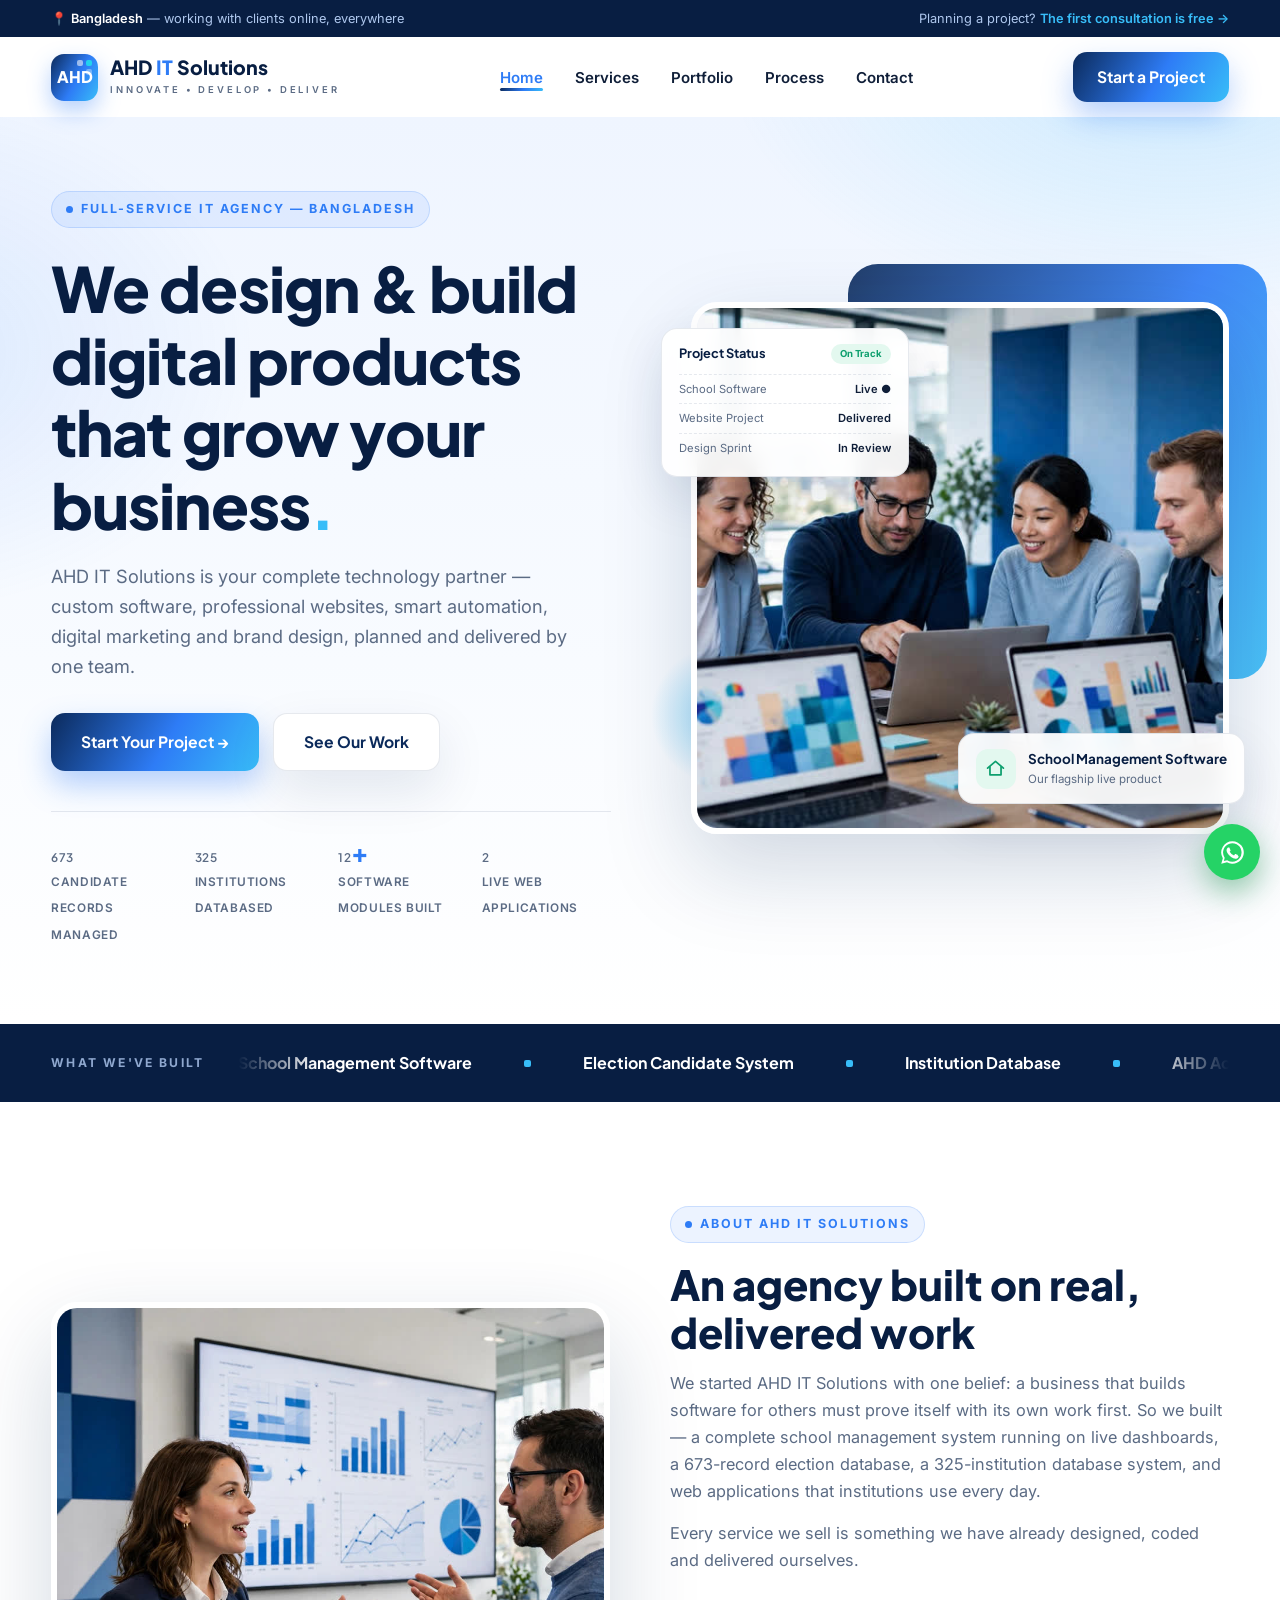
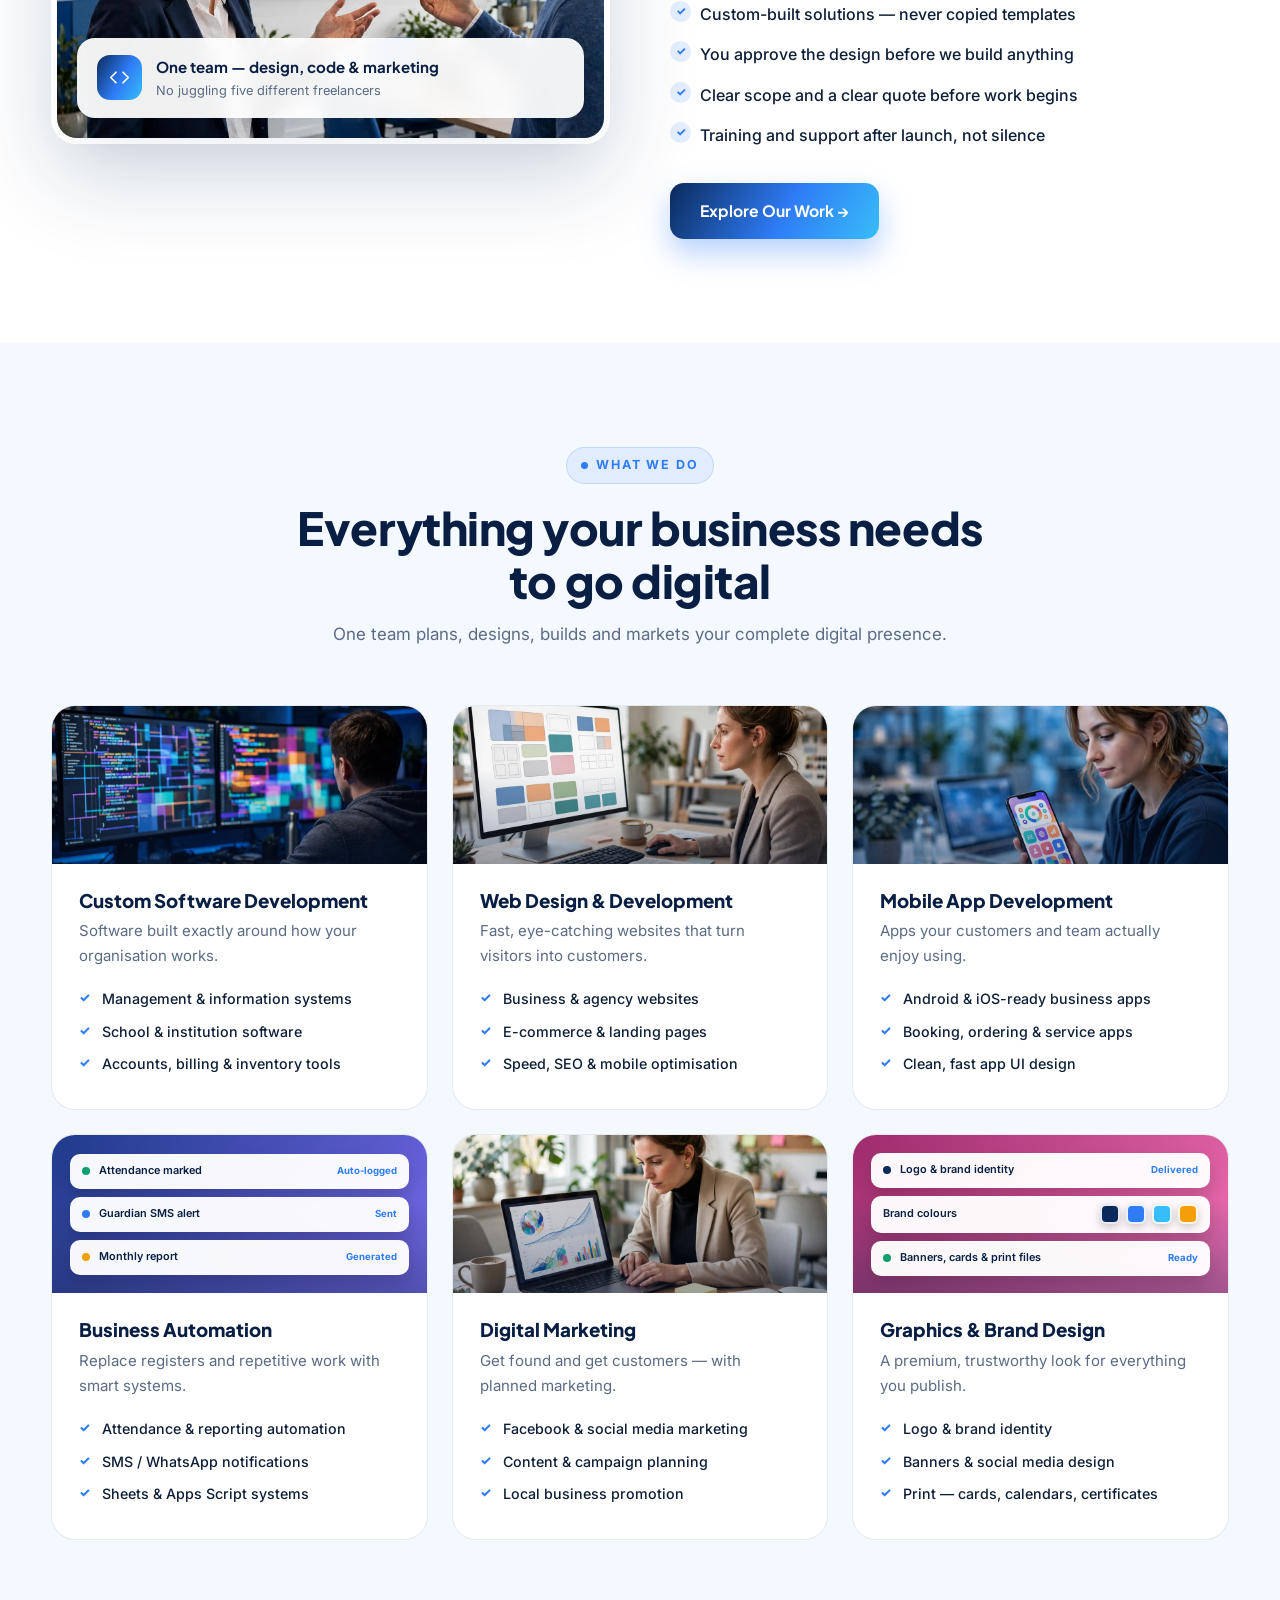
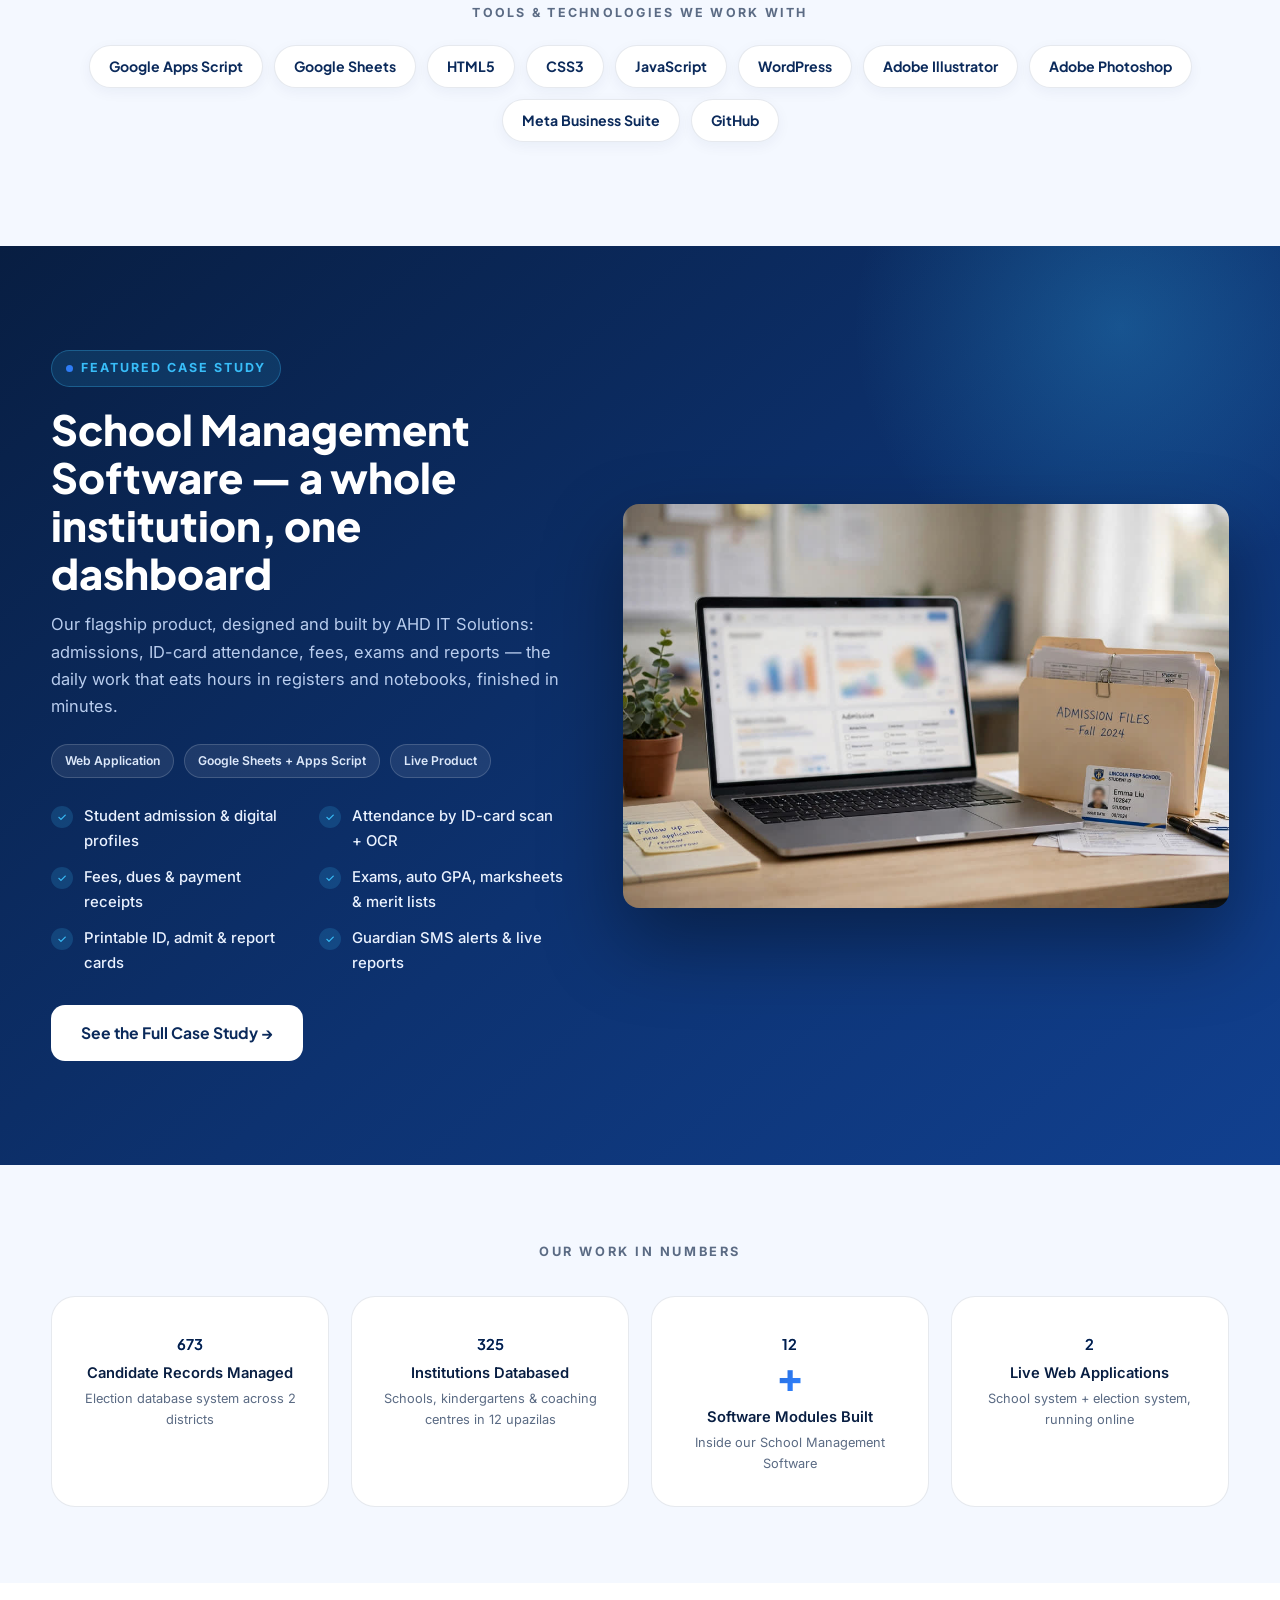
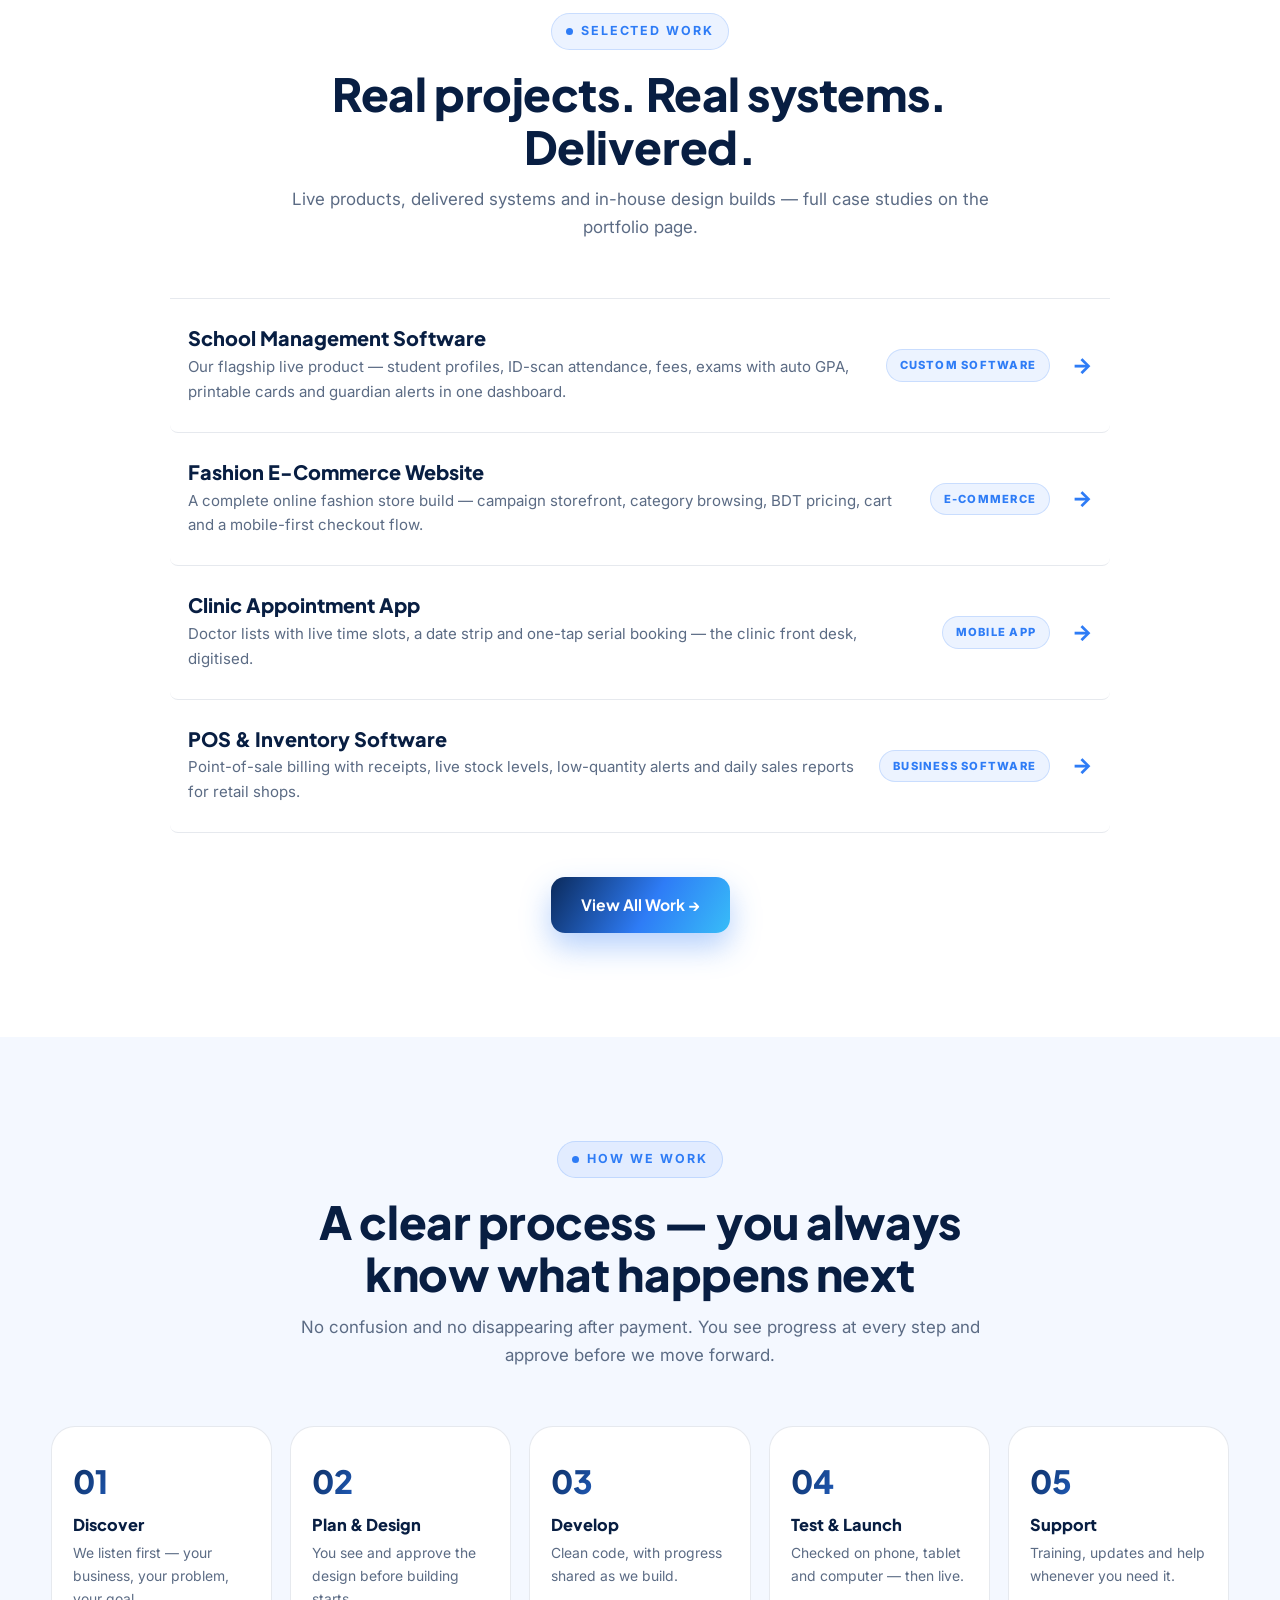
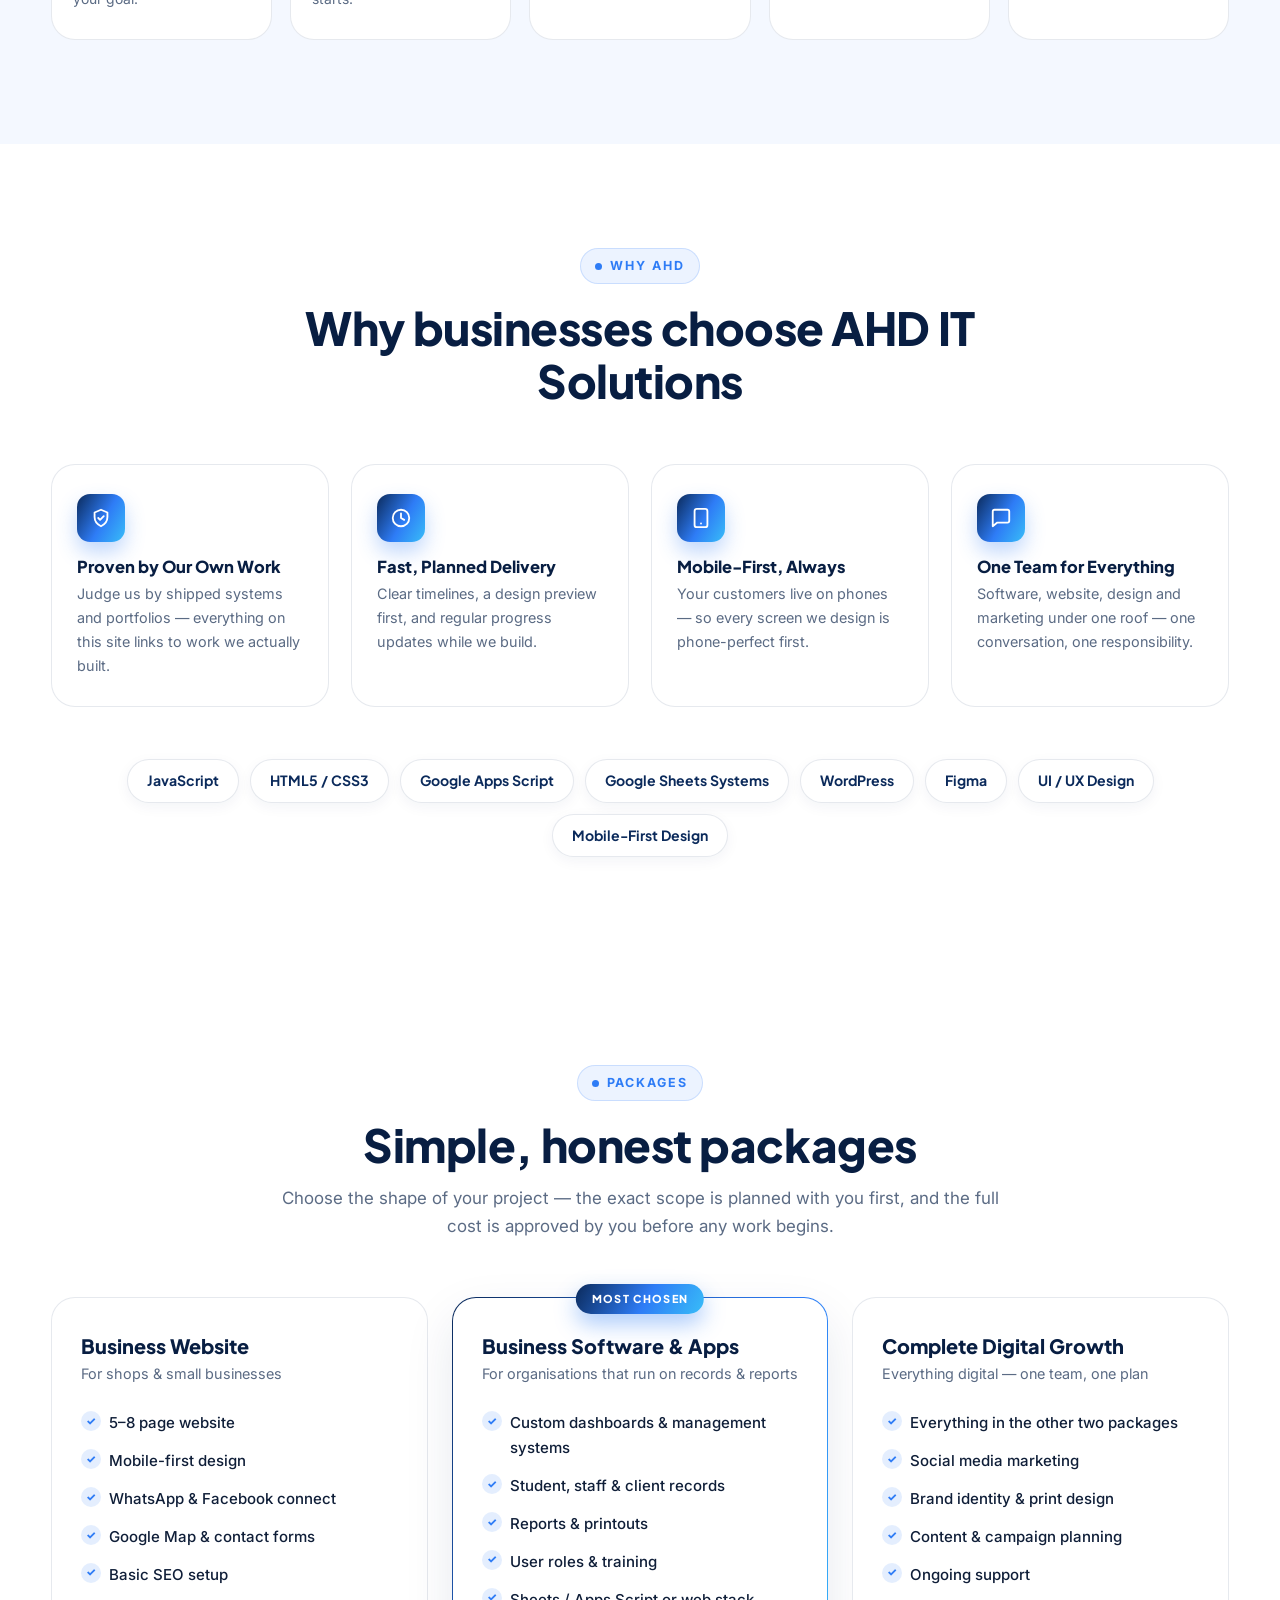
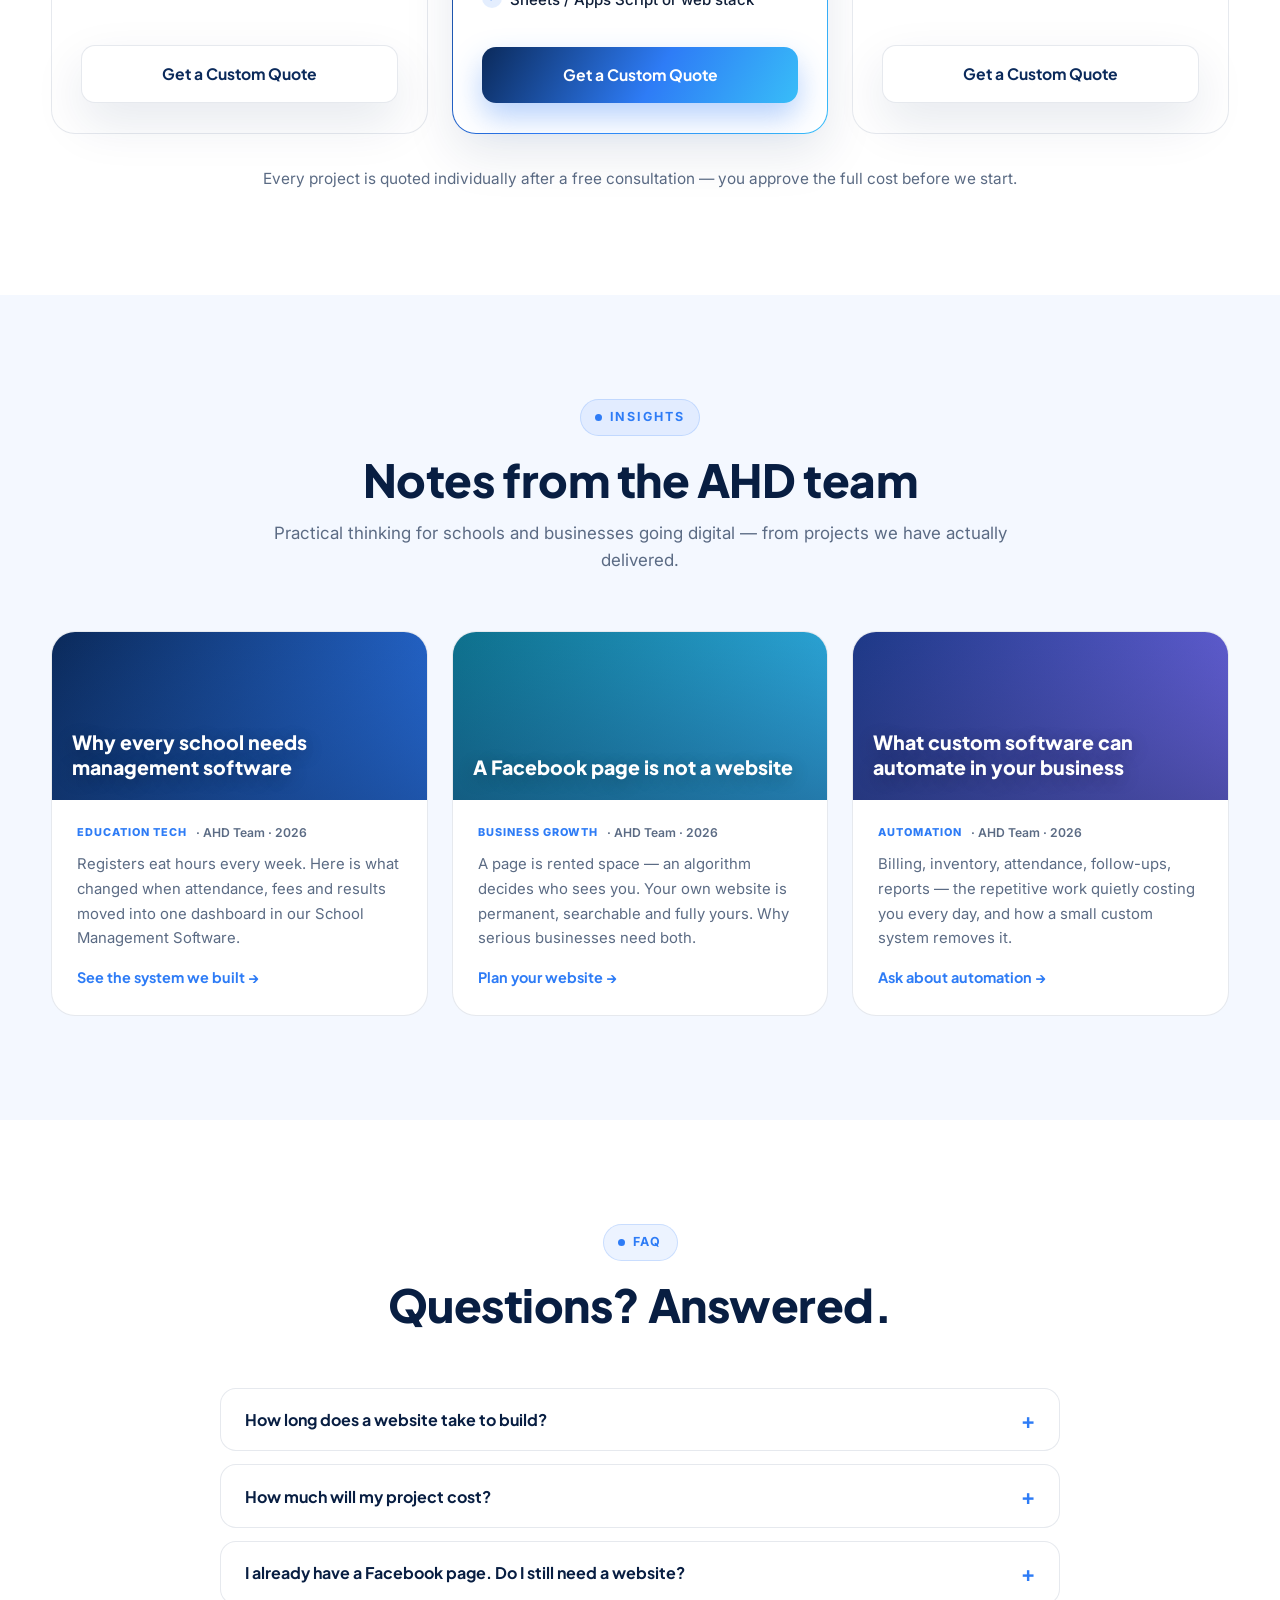
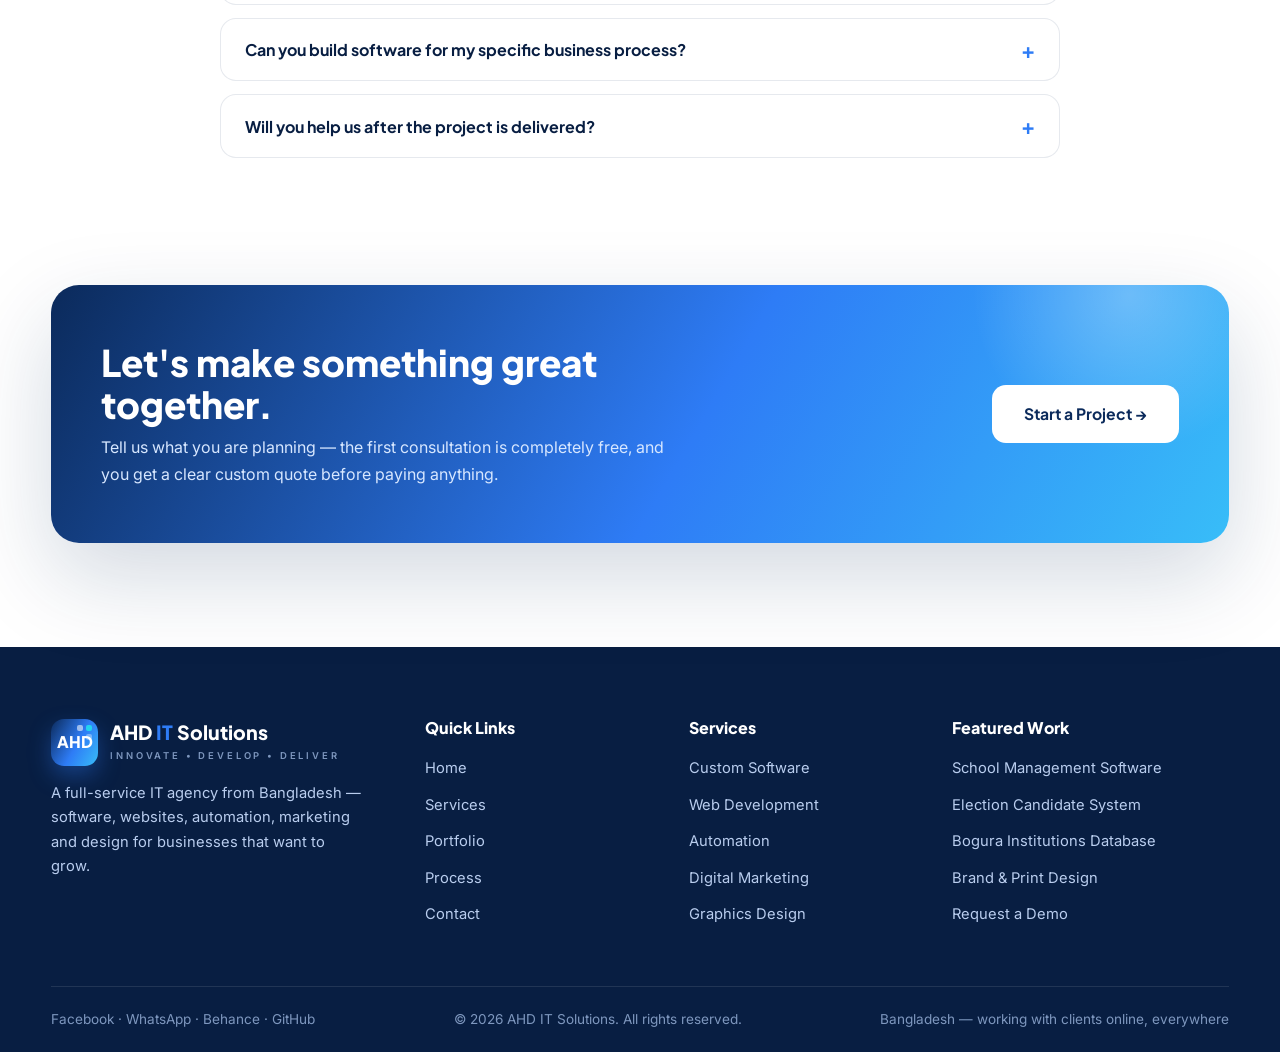
==== commit 136ae76c: "Audit fixes: realistic portfolio photos, pricing + technologies sections, optimised images" ====
--- a/index.html
+++ b/index.html
@@ -68,7 +68,7 @@
     </div>
     <div class="hero-photo">
       <div class="blob"></div>
-      <div class="frame"><img src="[data-uri]" alt="The AHD IT Solutions team reviewing project dashboards together in a modern blue office"></div>
+      <div class="frame"><img src="[data-uri]" alt="The AHD IT Solutions team reviewing project dashboards together in a modern blue office"></div>
       <div class="float-card fc-status">
         <div class="fcs-head"><b>Project Status</b><span class="pill green">On Track</span></div>
         <div class="row"><span>School Software</span><b>Live ●</b></div>
@@ -97,7 +97,7 @@
 <section id="about">
   <div class="wrap about-grid">
     <div class="about-visual reveal">
-      <div class="frame"><img src="[data-uri]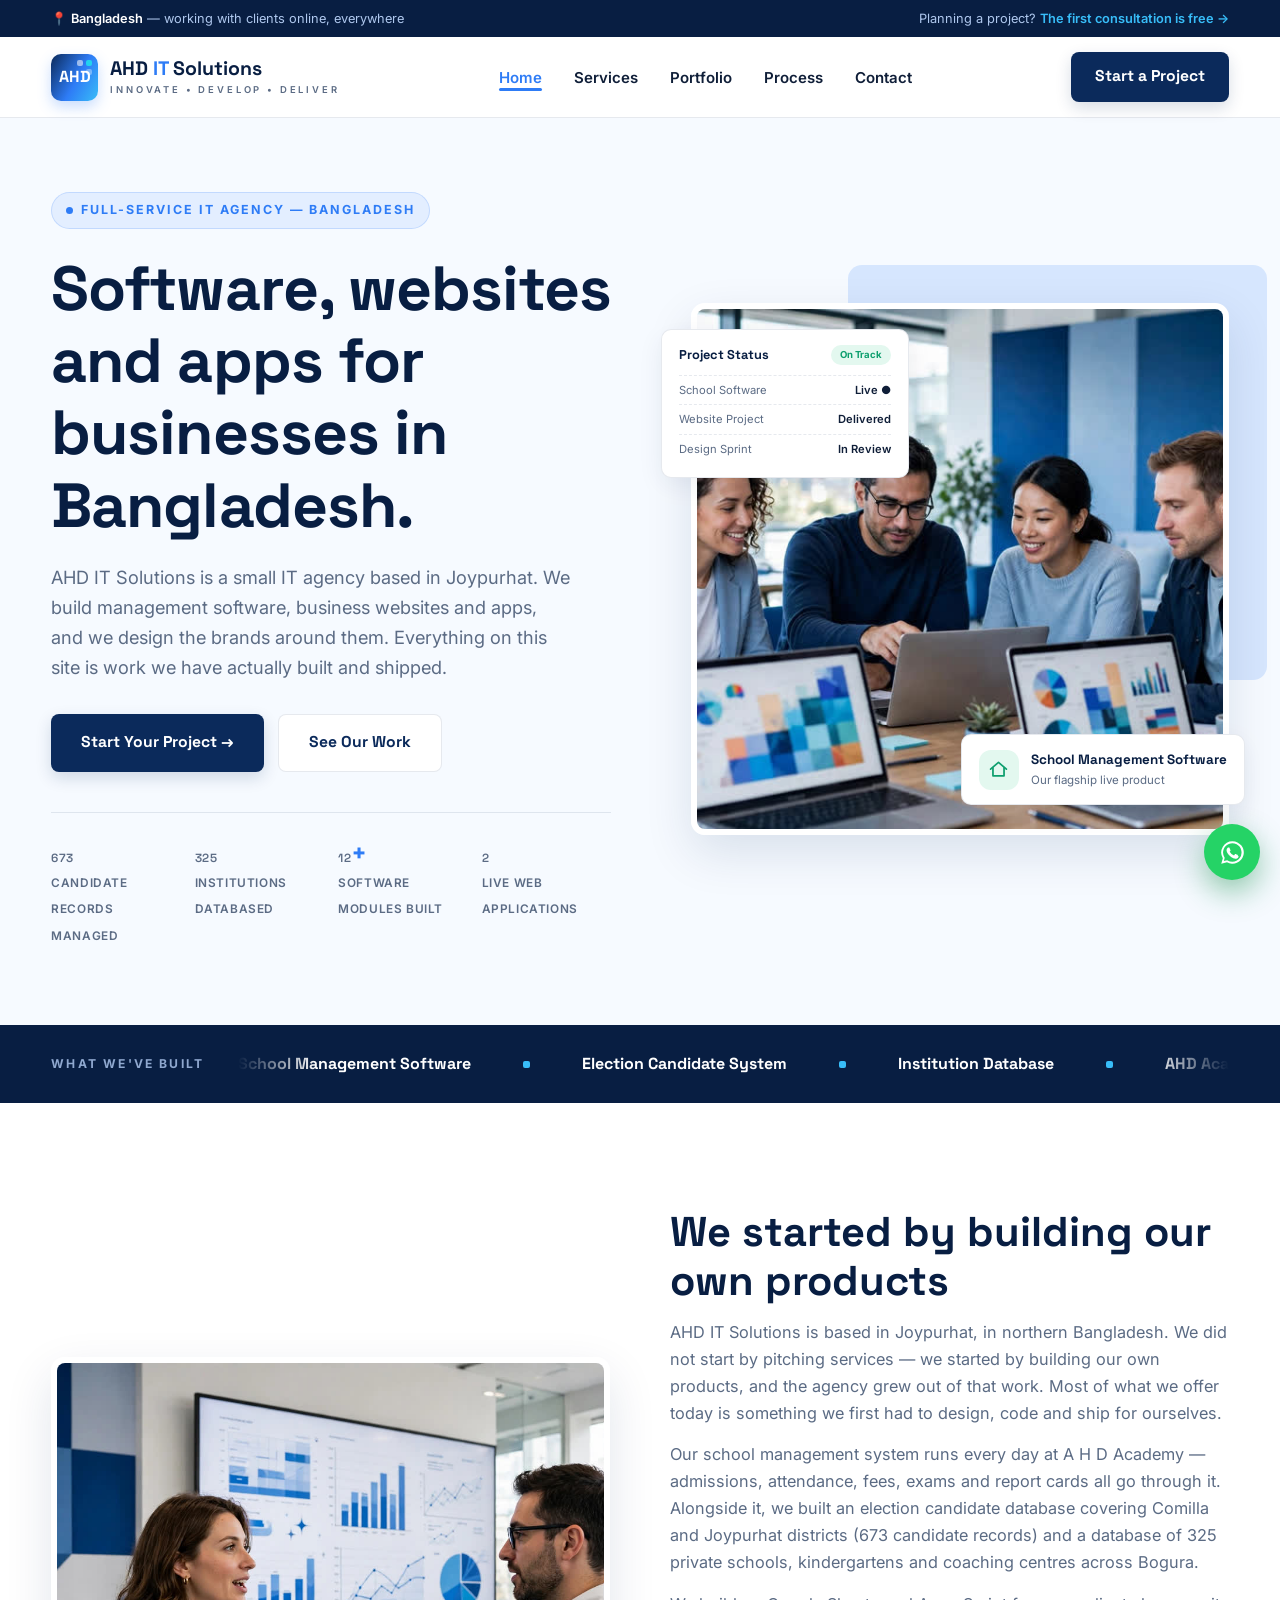
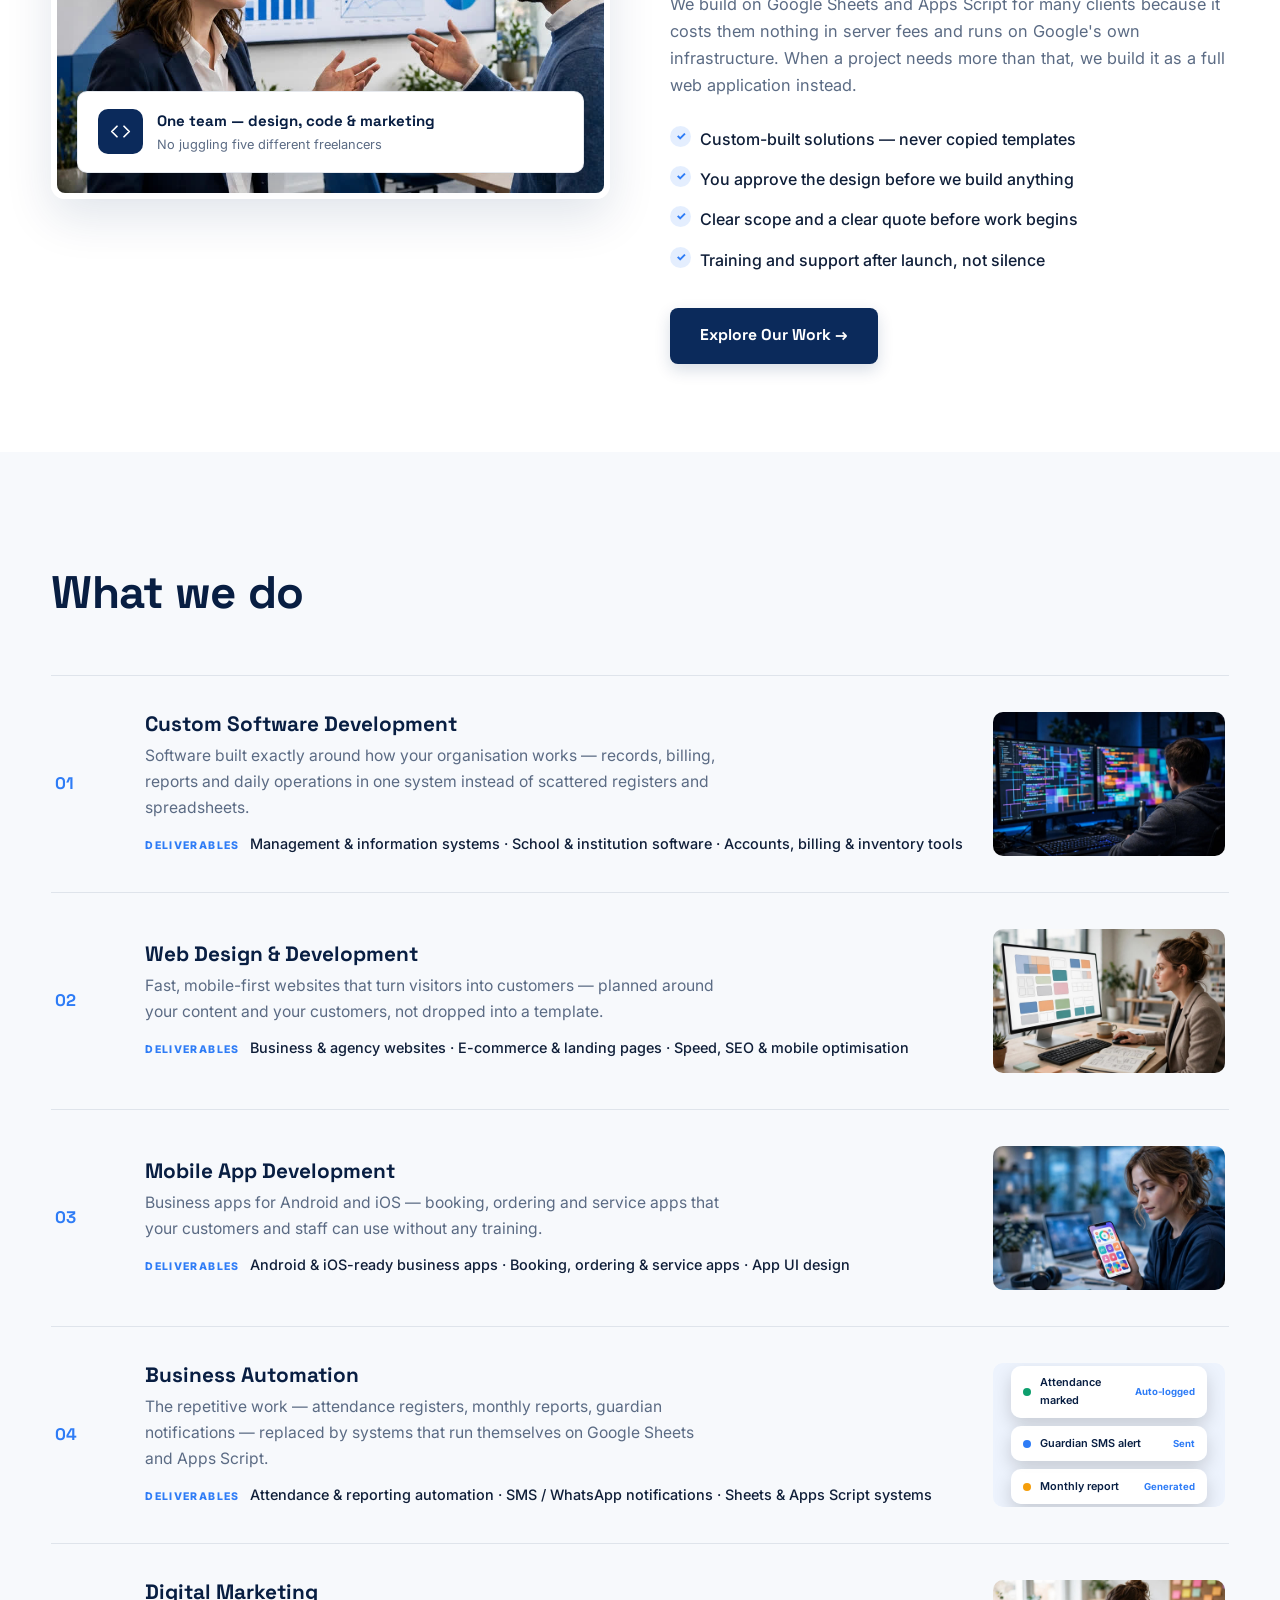
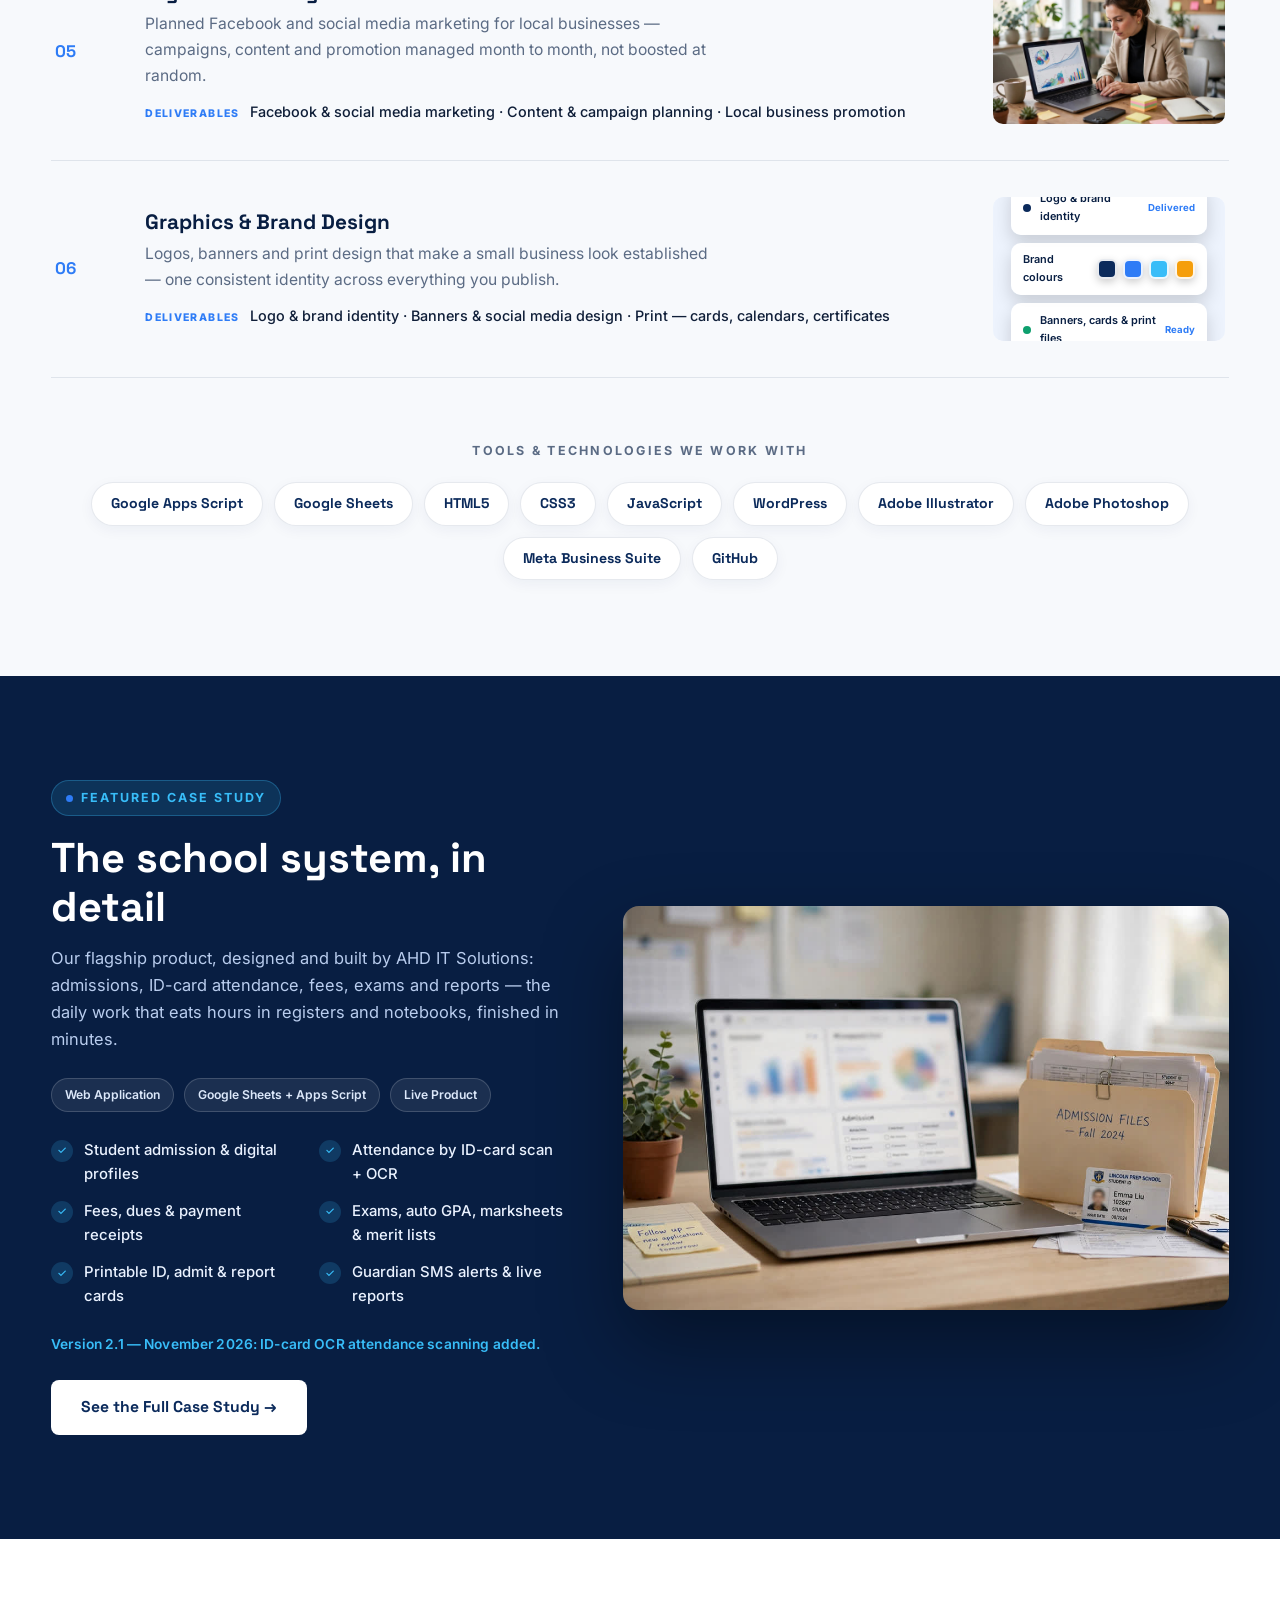
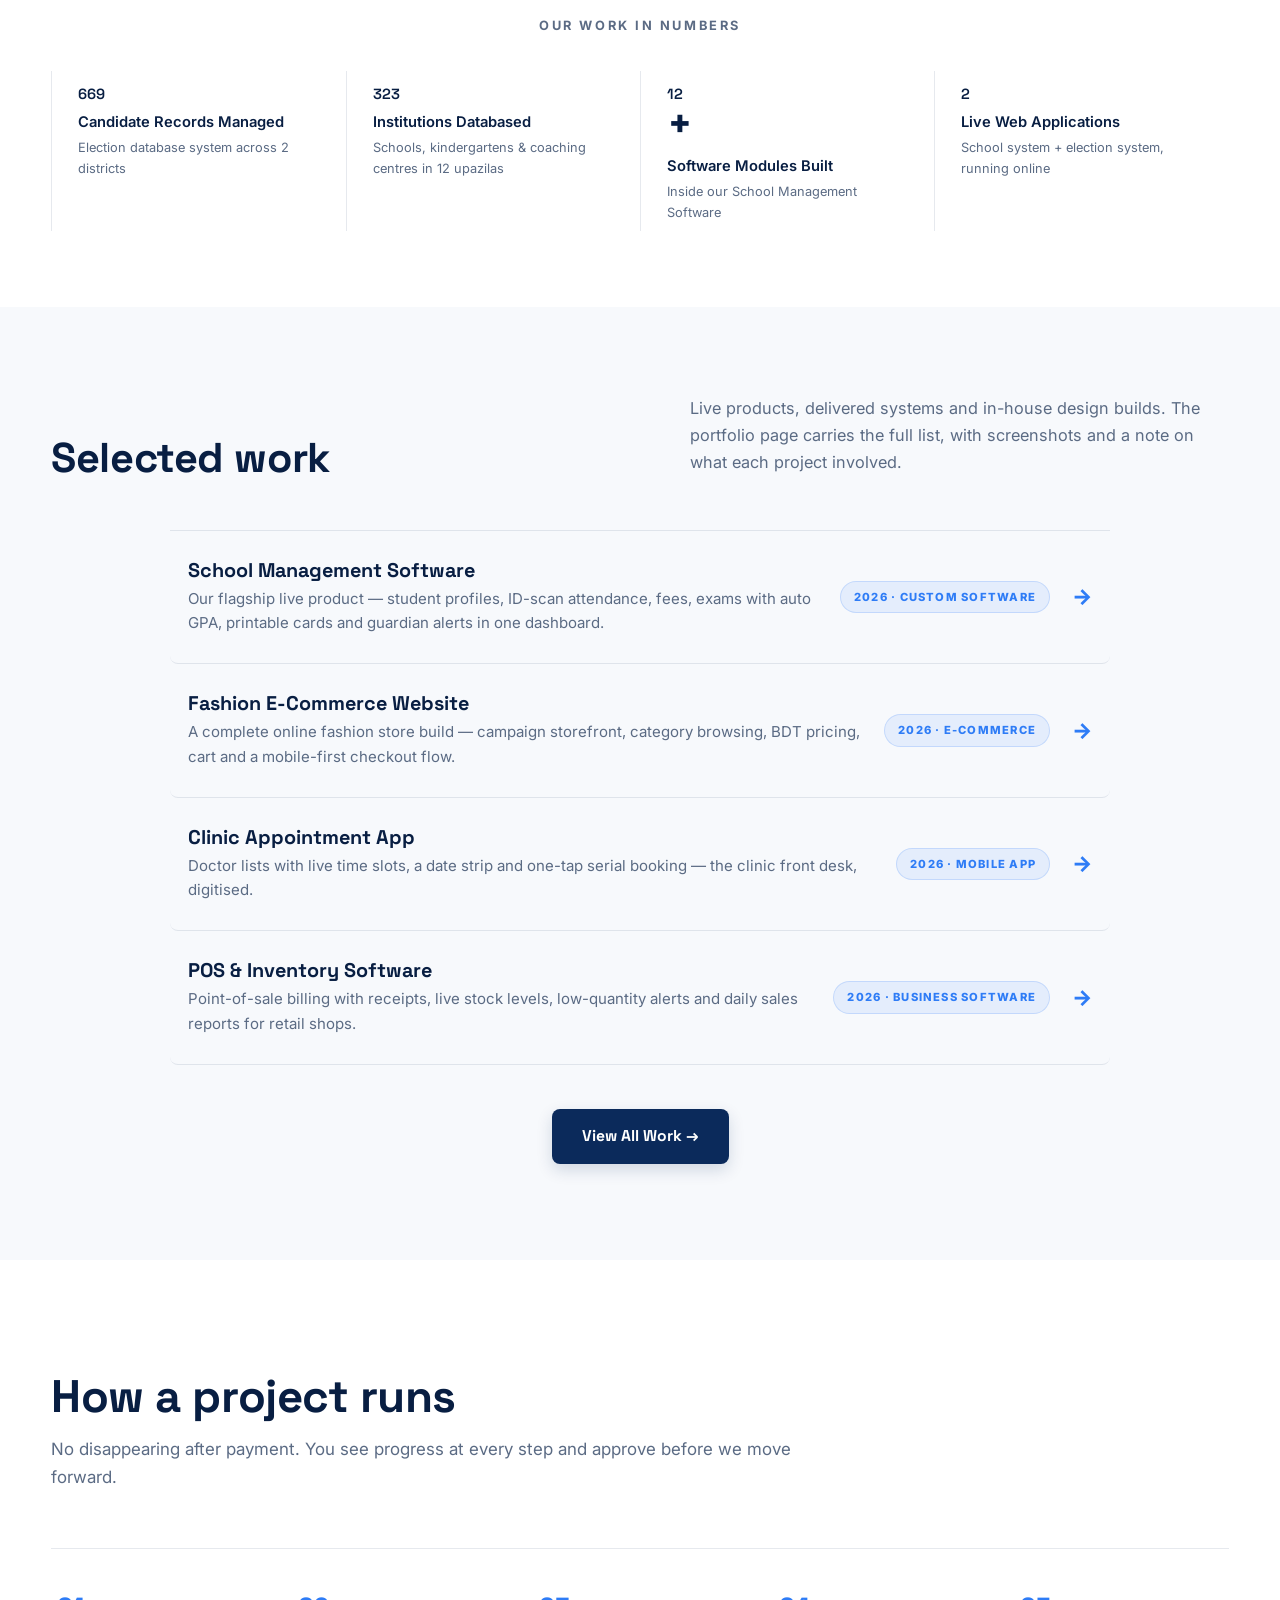
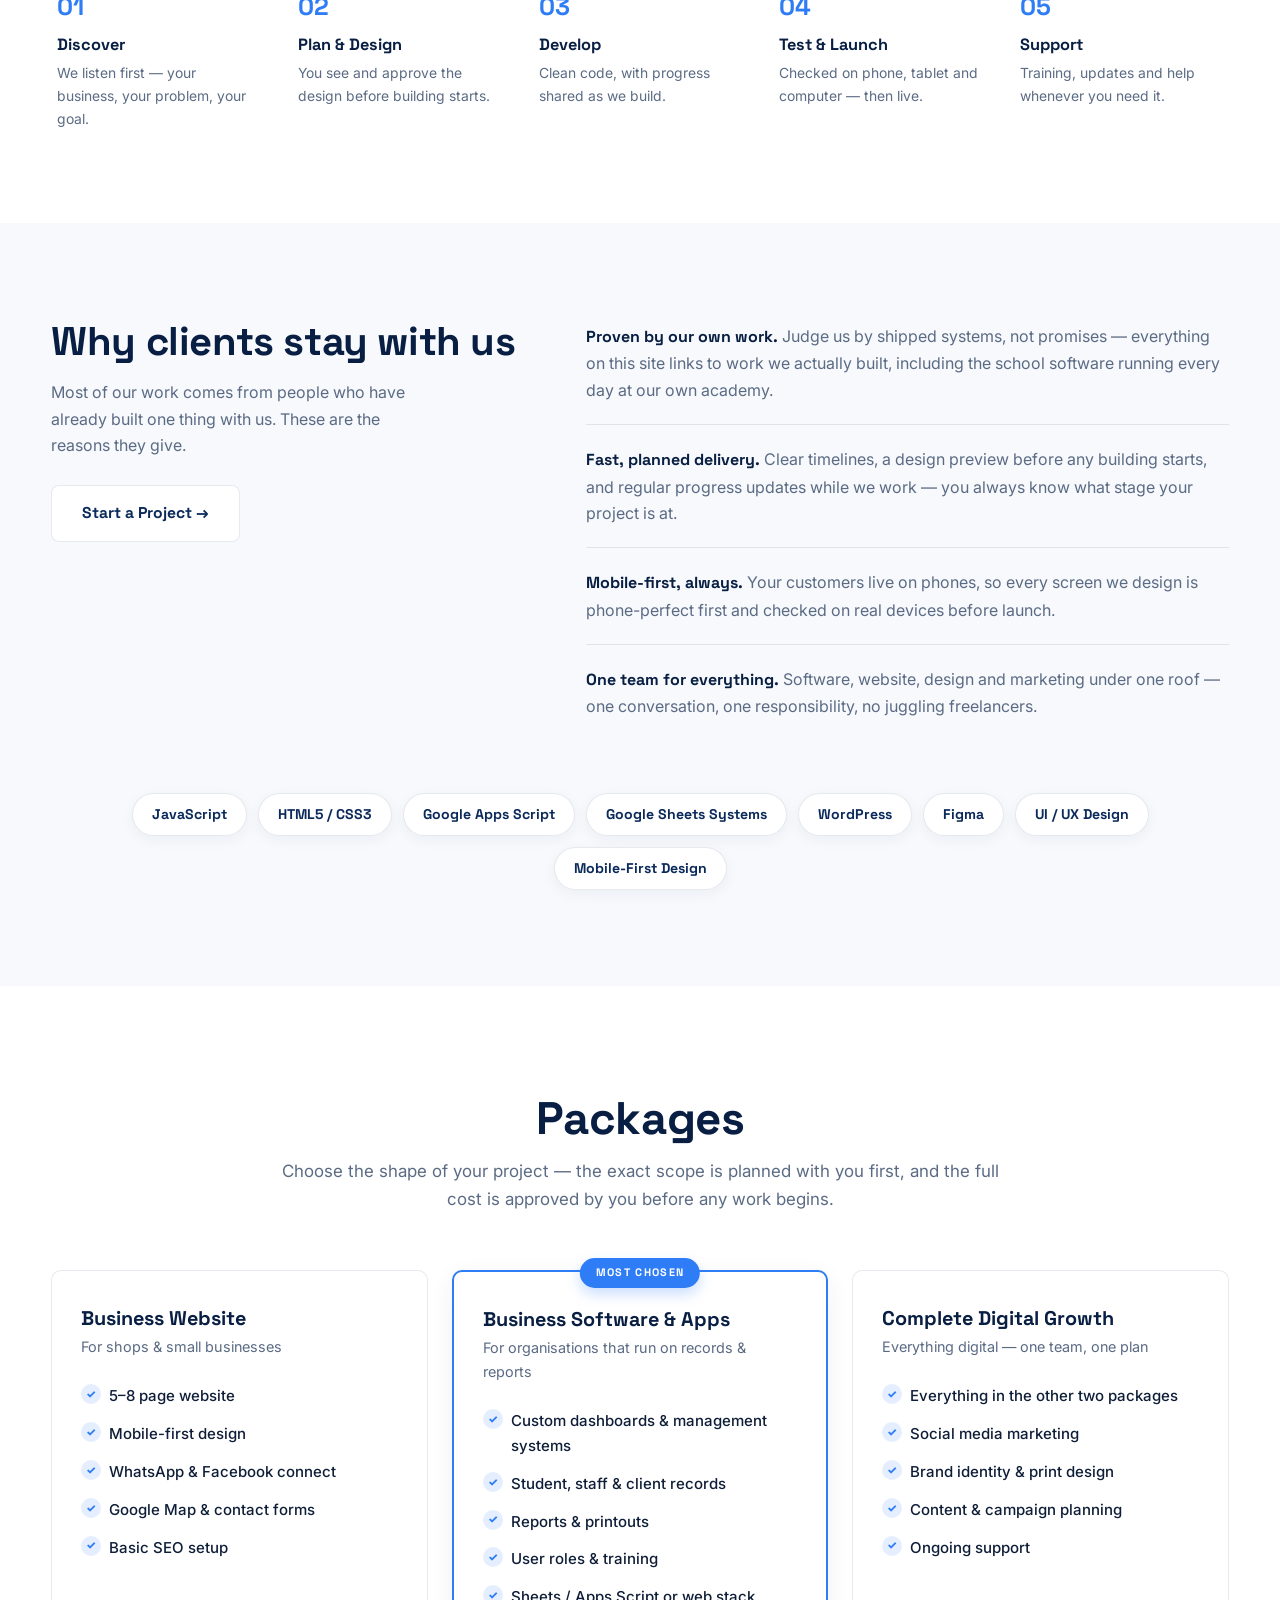
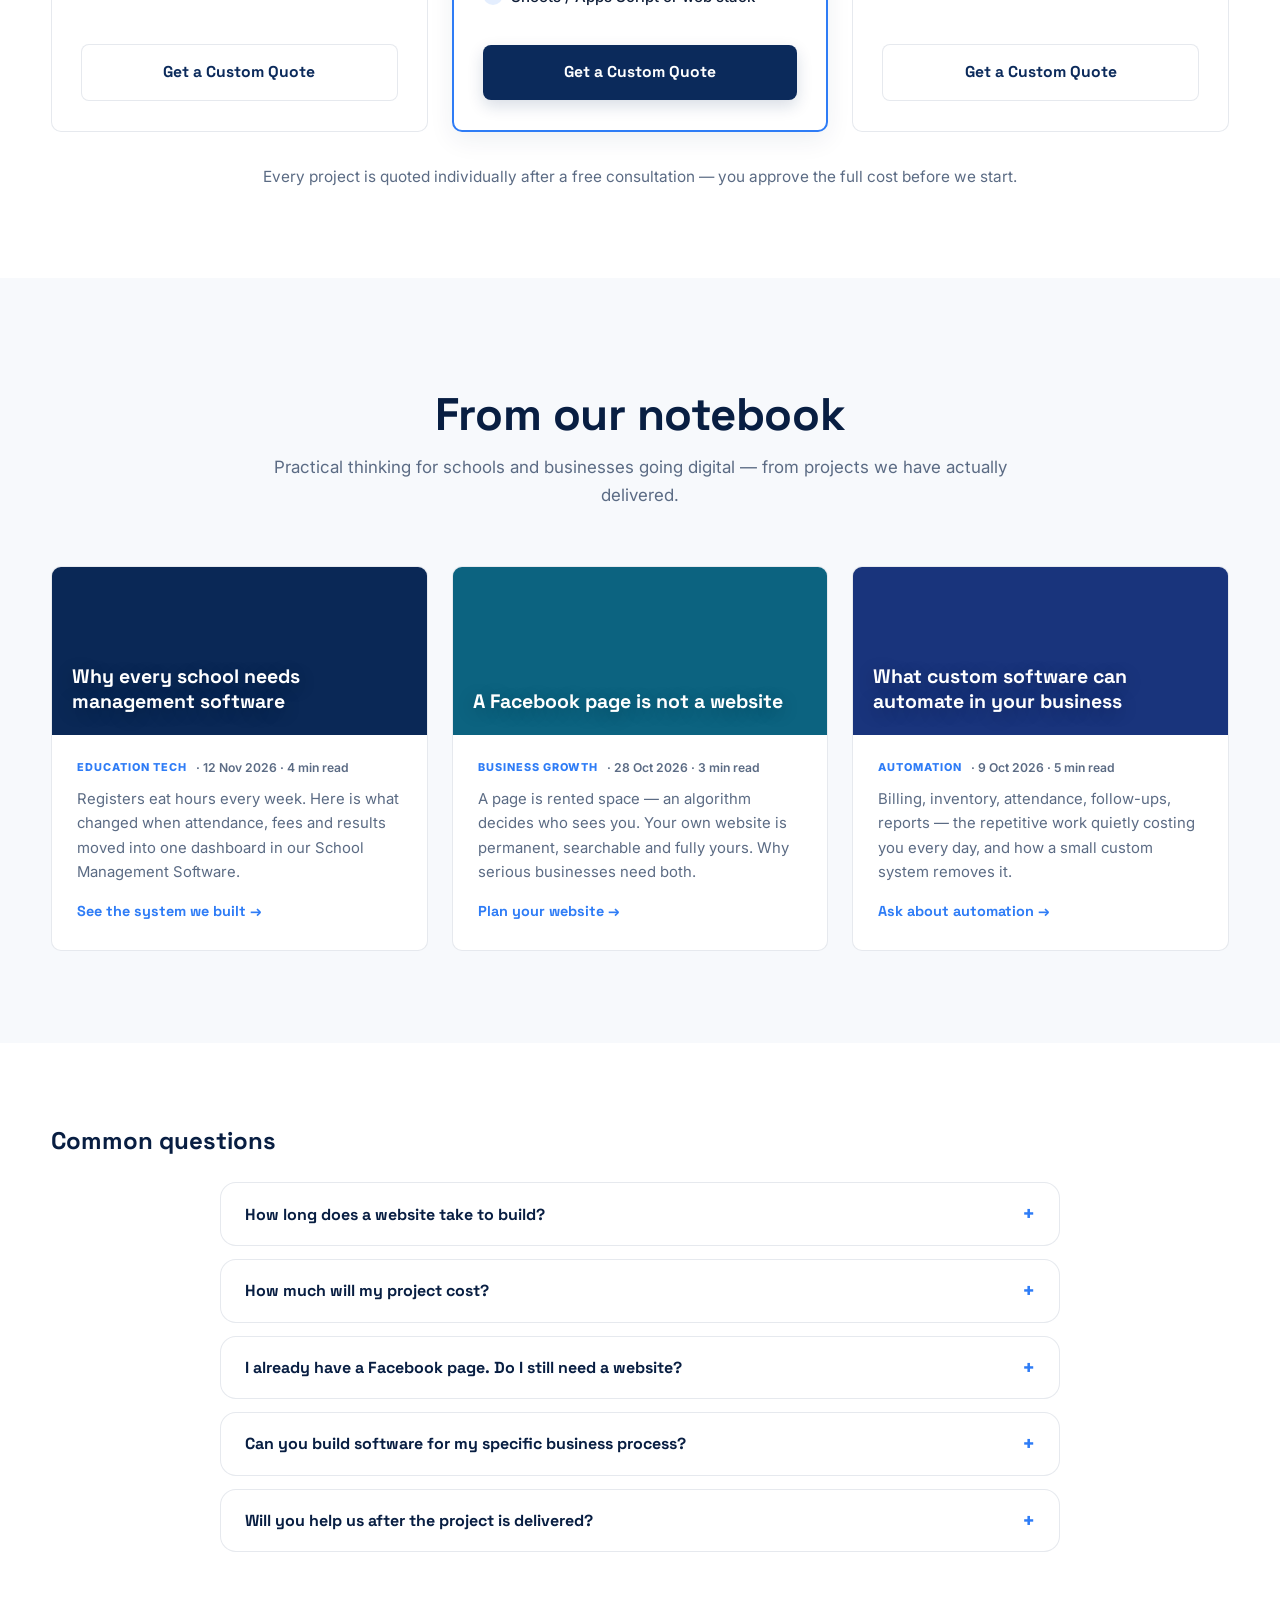
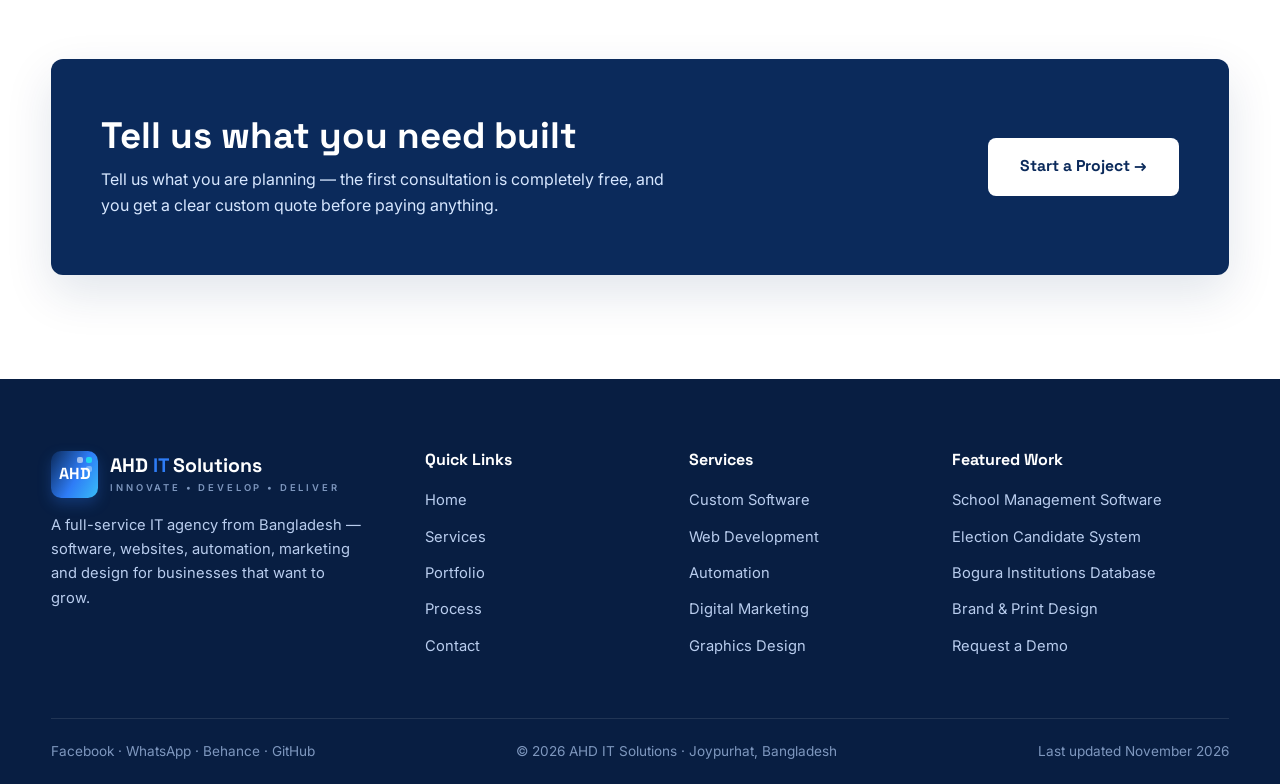
==== commit 14bc7768: "De-template overhaul: editorial layouts, Space Grotesk, specific copy, project meta" ====
--- a/index.html
+++ b/index.html
@@ -10,7 +10,7 @@
 <meta property="og:type" content="website">
 <link rel="icon" href="data:image/svg+xml,%3Csvg xmlns='http://www.w3.org/2000/svg' viewBox='0 0 64 64'%3E%3Cdefs%3E%3ClinearGradient id='g' x1='0' y1='0' x2='1' y2='1'%3E%3Cstop offset='0' stop-color='%230B2A5B'/%3E%3Cstop offset='1' stop-color='%232E7CF6'/%3E%3C/linearGradient%3E%3C/defs%3E%3Crect width='64' height='64' rx='14' fill='url(%23g)'/%3E%3Ctext x='32' y='42' font-family='Arial' font-size='24' font-weight='900' fill='white' text-anchor='middle'%3EA%3C/text%3E%3C/svg%3E">
 <link rel="preconnect" href="https://fonts.googleapis.com">
-<link href="https://fonts.googleapis.com/css2?family=Plus+Jakarta+Sans:wght@400;500;600;700;800&family=Inter:wght@400;500;600&display=swap" rel="stylesheet">
+<link href="https://fonts.googleapis.com/css2?family=Space+Grotesk:wght@500;600;700&family=Inter:wght@400;500;600&display=swap" rel="stylesheet">
 <link rel="stylesheet" href="styles.css">
 <script type="application/ld+json">
 {"@context":"https://schema.org","@type":"Organization","name":"AHD IT Solutions","slogan":"Innovate • Develop • Deliver","description":"Full-service IT agency: custom software, web design and development, business automation, digital marketing and graphics design.","address":{"@type":"PostalAddress","addressCountry":"BD"},"knowsAbout":["Custom Software Development","Web Design","Web Development","Business Automation","Digital Marketing","Graphics Design"]}
@@ -53,8 +53,8 @@
   <div class="wrap hero-grid">
     <div>
       <span class="eyebrow">Full-Service IT Agency — Bangladesh</span>
-      <h1>We design &amp; build <span class="accent">digital products</span> that grow your business<span class="stop">.</span></h1>
-      <p class="hero-sub">AHD IT Solutions is your complete technology partner — custom software, professional websites, smart automation, digital marketing and brand design, planned and delivered by one team.</p>
+      <h1>Software, websites and apps for businesses in <span class="accent">Bangladesh</span>.</h1>
+      <p class="hero-sub">AHD IT Solutions is a small IT agency based in Joypurhat. We build management software, business websites and apps, and we design the brands around them. Everything on this site is work we have actually built and shipped.</p>
       <div class="hero-btns">
         <a class="btn btn-primary" href="contact.html">Start Your Project →</a>
         <a class="btn btn-ghost" href="portfolio.html">See Our Work</a>
@@ -96,18 +96,18 @@
 <!-- ================= ABOUT ================= -->
 <section id="about">
   <div class="wrap about-grid">
-    <div class="about-visual reveal">
+    <div class="about-visual">
       <div class="frame"><img src="[data-uri]" alt="The AHD IT Solutions team in a working meeting, planning a client project" loading="lazy"></div>
       <div class="about-chip">
         <span class="ic"><svg width="21" height="21" viewBox="0 0 24 24" fill="none" stroke="#fff" stroke-width="2" stroke-linecap="round" stroke-linejoin="round"><path d="M8 6l-6 6 6 6M16 6l6 6-6 6"/></svg></span>
         <span><b>One team — design, code &amp; marketing</b><span>No juggling five different freelancers</span></span>
       </div>
     </div>
-    <div class="about-copy reveal d1">
-      <span class="eyebrow">About AHD IT Solutions</span>
-      <h2>An agency built on real, delivered work</h2>
-      <p>We started AHD IT Solutions with one belief: a business that builds software for others must prove itself with its own work first. So we built — a complete school management system running on live dashboards, a 673-record election database, a 325-institution database system, and web applications that institutions use every day.</p>
-      <p>Every service we sell is something we have already designed, coded and delivered ourselves.</p>
+    <div class="about-copy">
+      <h2>We started by building our own products</h2>
+      <p>AHD IT Solutions is based in Joypurhat, in northern Bangladesh. We did not start by pitching services — we started by building our own products, and the agency grew out of that work. Most of what we offer today is something we first had to design, code and ship for ourselves.</p>
+      <p>Our school management system runs every day at A H D Academy — admissions, attendance, fees, exams and report cards all go through it. Alongside it, we built an election candidate database covering Comilla and Joypurhat districts (673 candidate records) and a database of 325 private schools, kindergartens and coaching centres across Bogura.</p>
+      <p>We build on Google Sheets and Apps Script for many clients because it costs them nothing in server fees and runs on Google's own infrastructure. When a project needs more than that, we build it as a full web application instead.</p>
       <ul class="about-list">
         <li>Custom-built solutions — never copied templates</li>
         <li>You approve the design before we build anything</li>
@@ -122,74 +122,78 @@
 <!-- ================= SERVICES ================= -->
 <section class="services" id="services">
   <div class="wrap">
-    <div class="sec-head reveal">
-      <span class="eyebrow">What We Do</span>
-      <h2>Everything your business needs to go digital</h2>
-      <p>One team plans, designs, builds and markets your complete digital presence.</p>
-    </div>
-    <div class="svc-grid">
-      <article class="svc reveal">
-        <div class="svc-photo"><img src="[data-uri]" alt="Programmer building custom software at dual monitors" loading="lazy"></div>
-        <div class="svc-body">
+    <div class="sec-head left">
+      <h2>What we do</h2>
+    </div>
+    <div class="svc-list">
+      <article class="svc-row">
+        <span class="svc-num">01</span>
+        <div class="svc-main">
           <h3>Custom Software Development</h3>
-          <p>Software built exactly around how your organisation works.</p>
-          <ul><li>Management &amp; information systems</li><li>School &amp; institution software</li><li>Accounts, billing &amp; inventory tools</li></ul>
-        </div>
-      </article>
-      <article class="svc reveal d1">
-        <div class="svc-photo"><img src="[data-uri]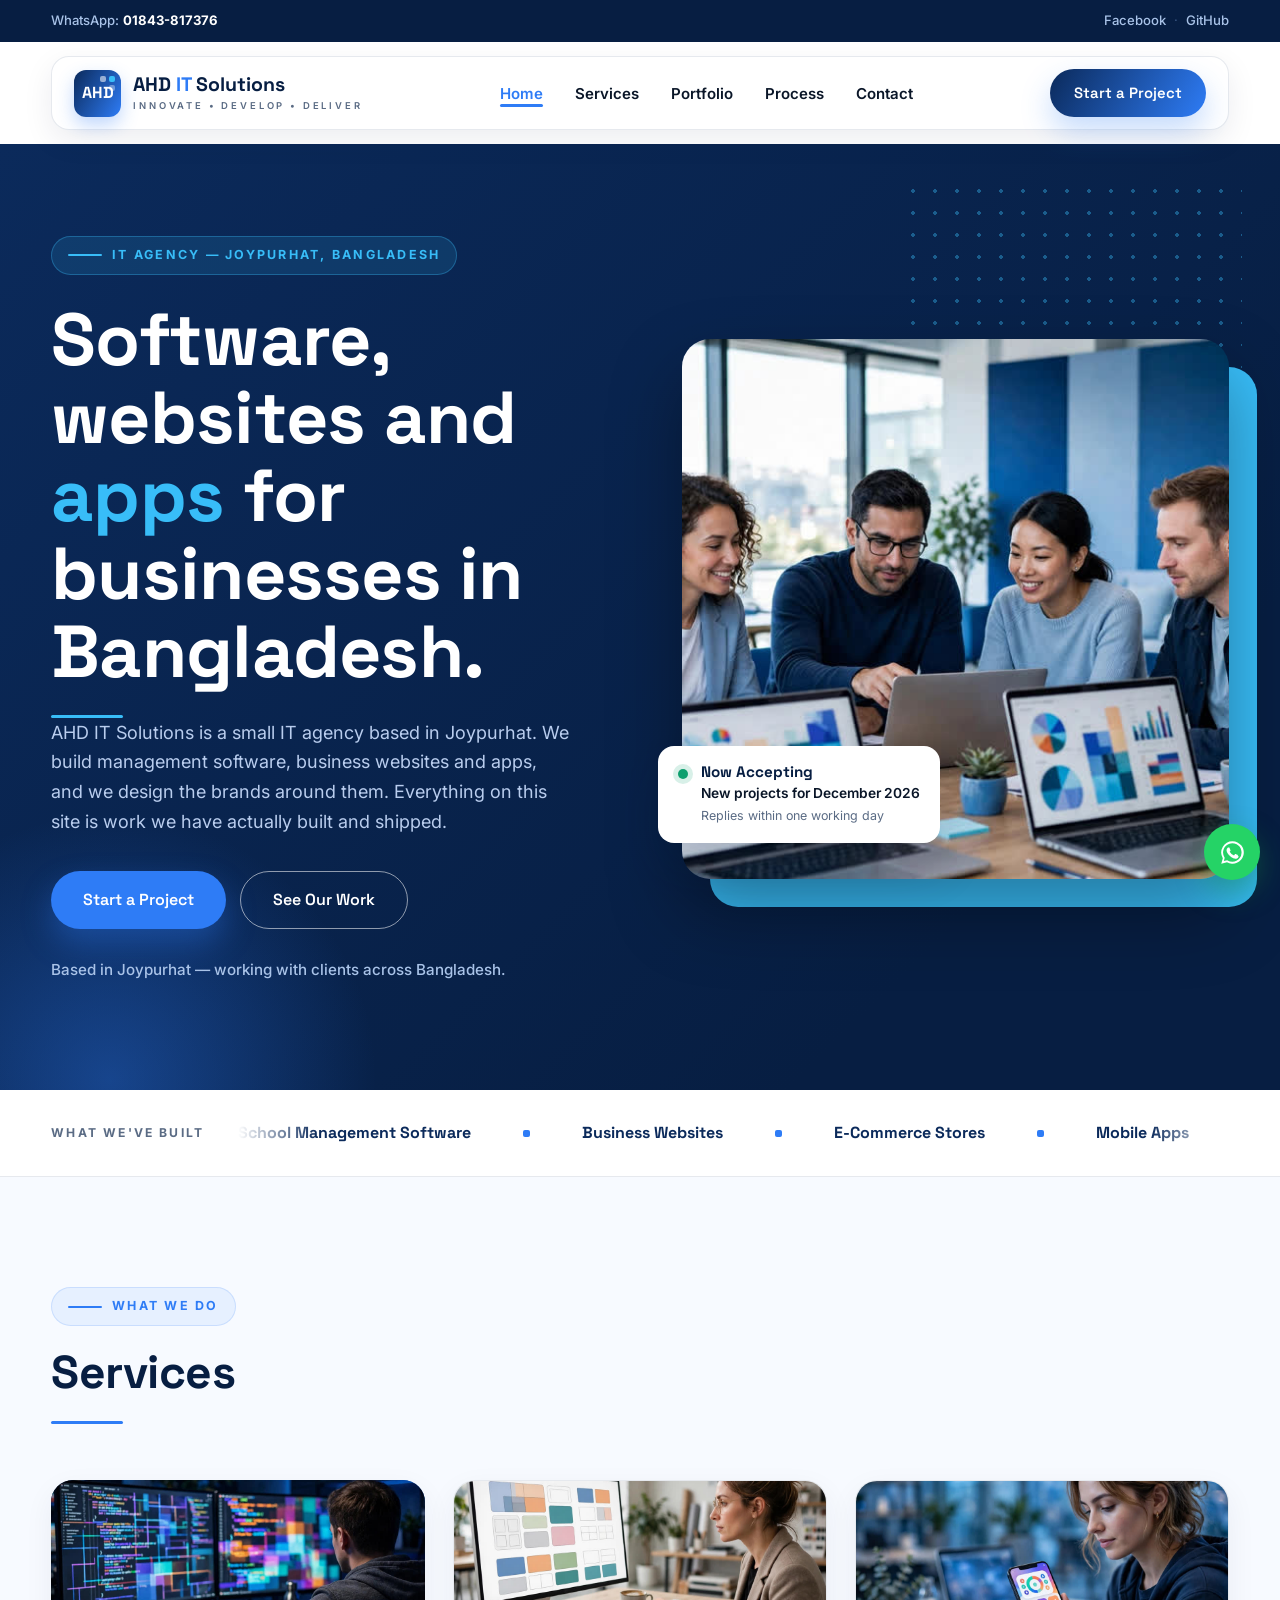
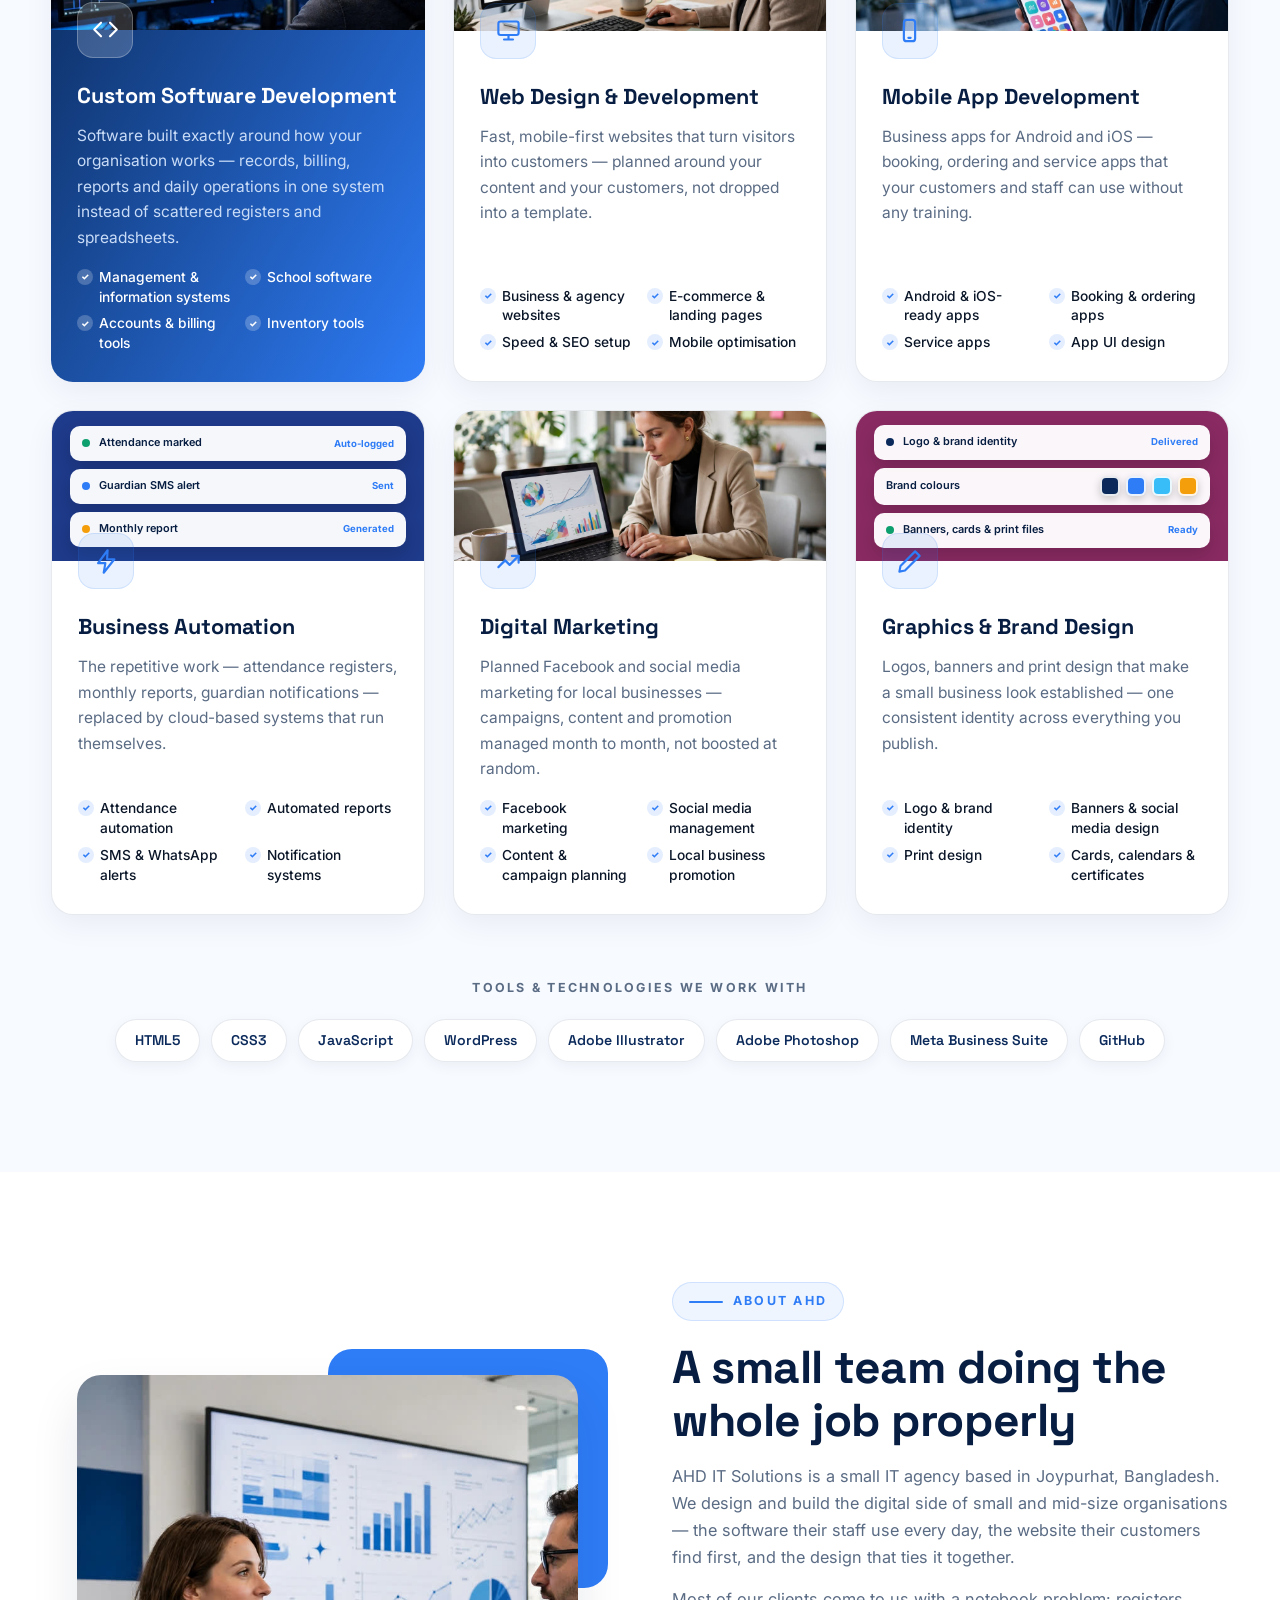
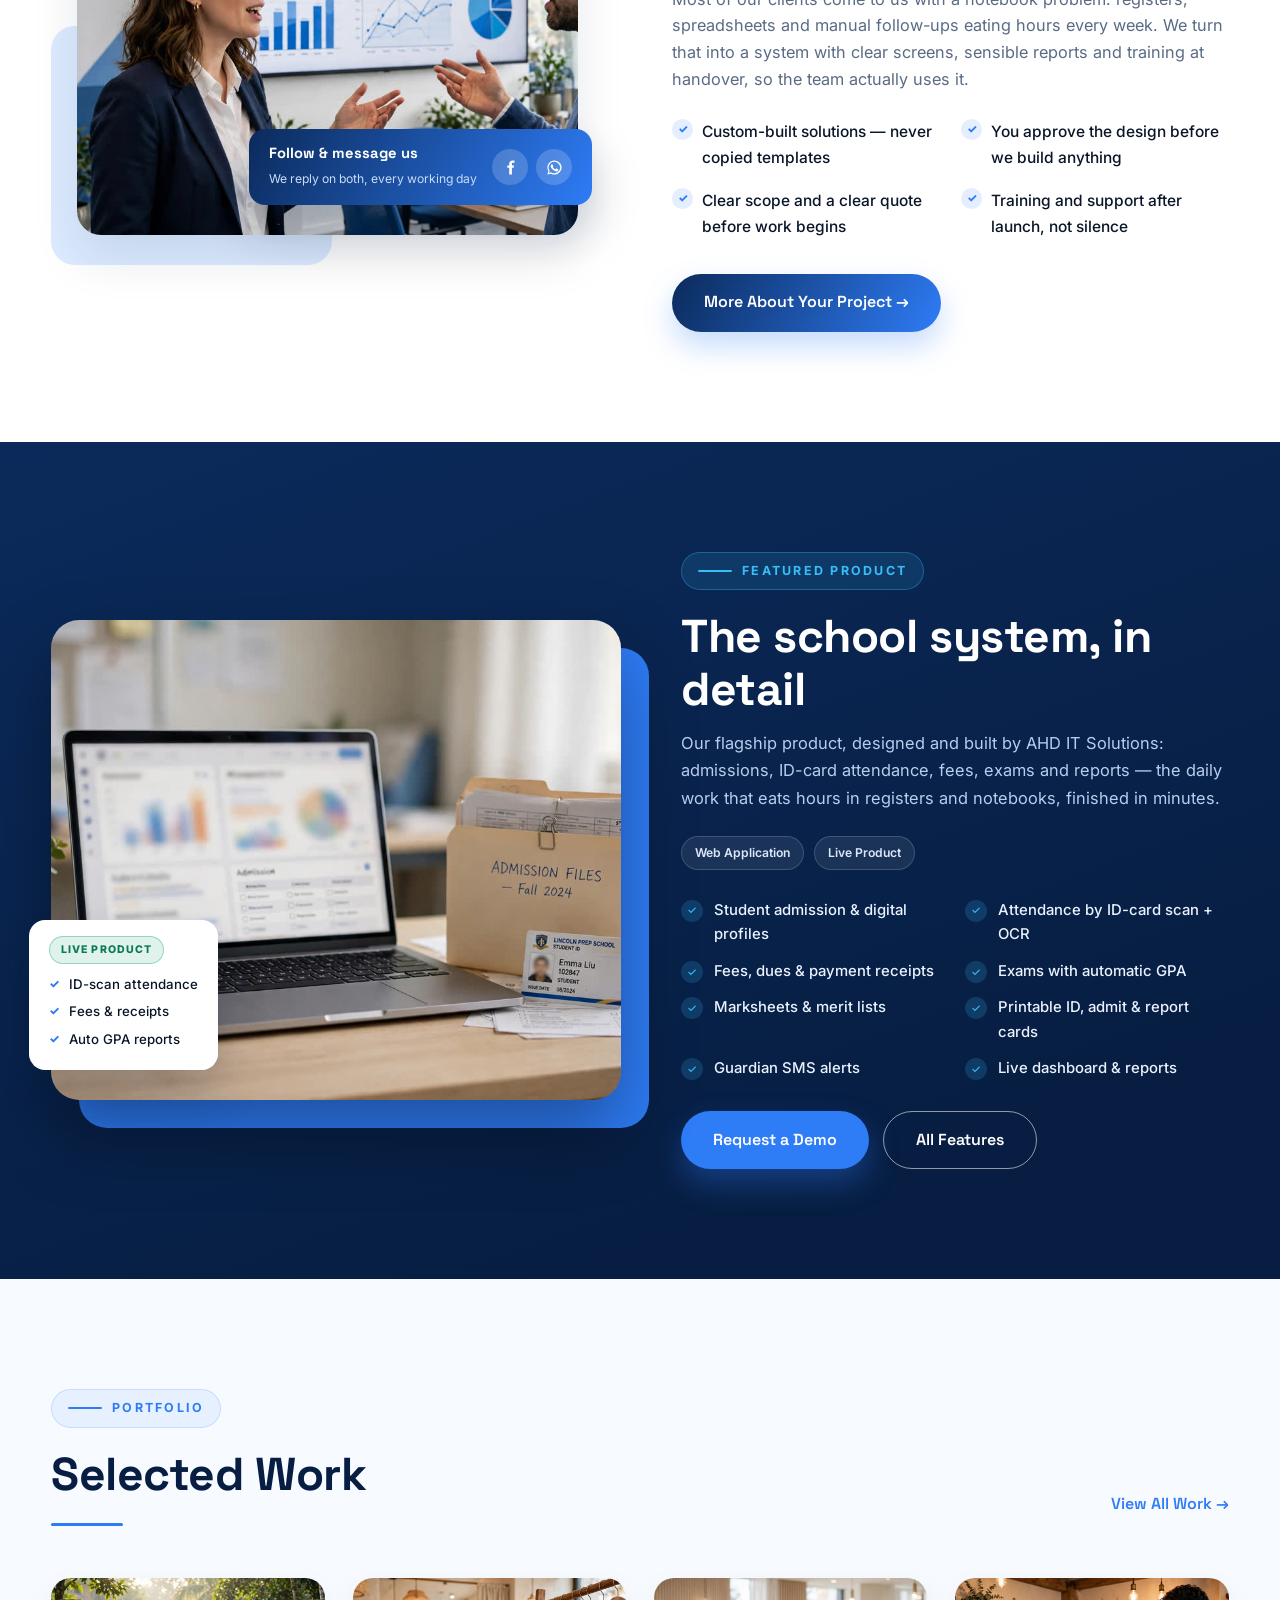
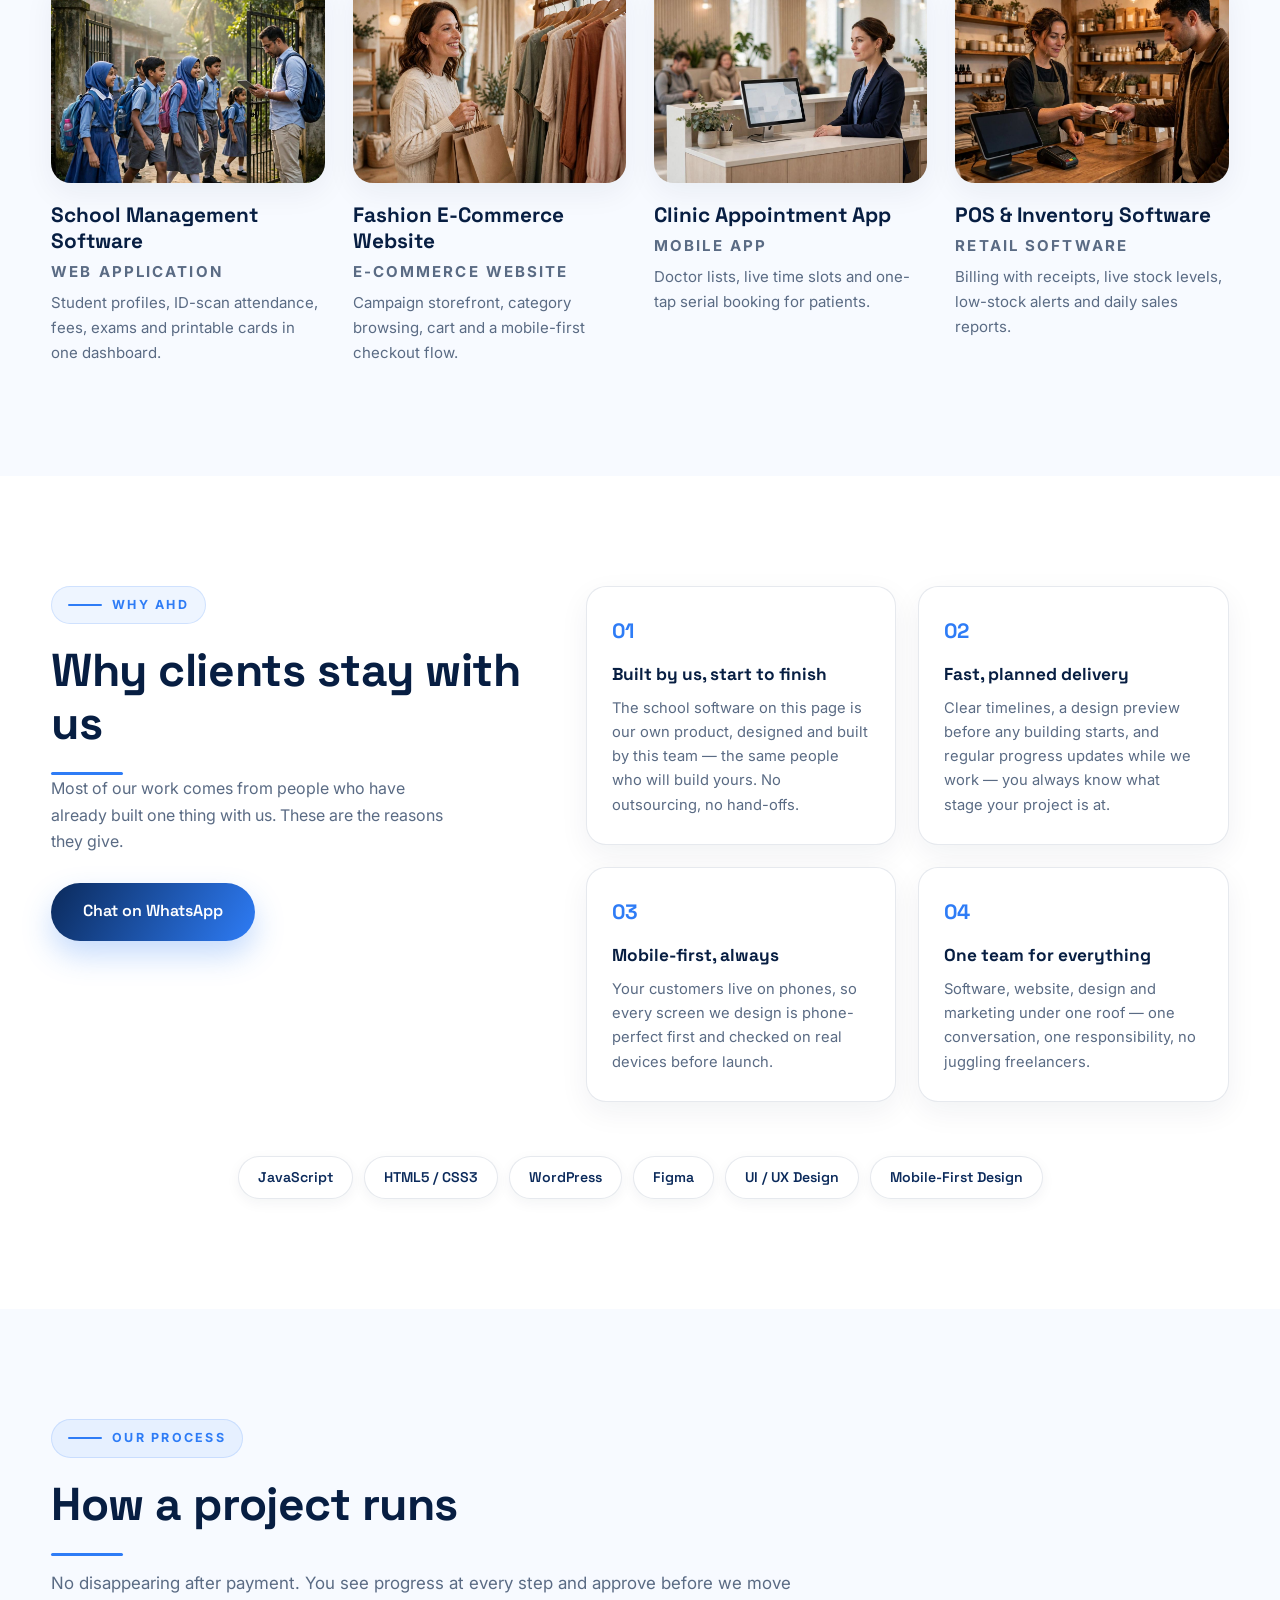
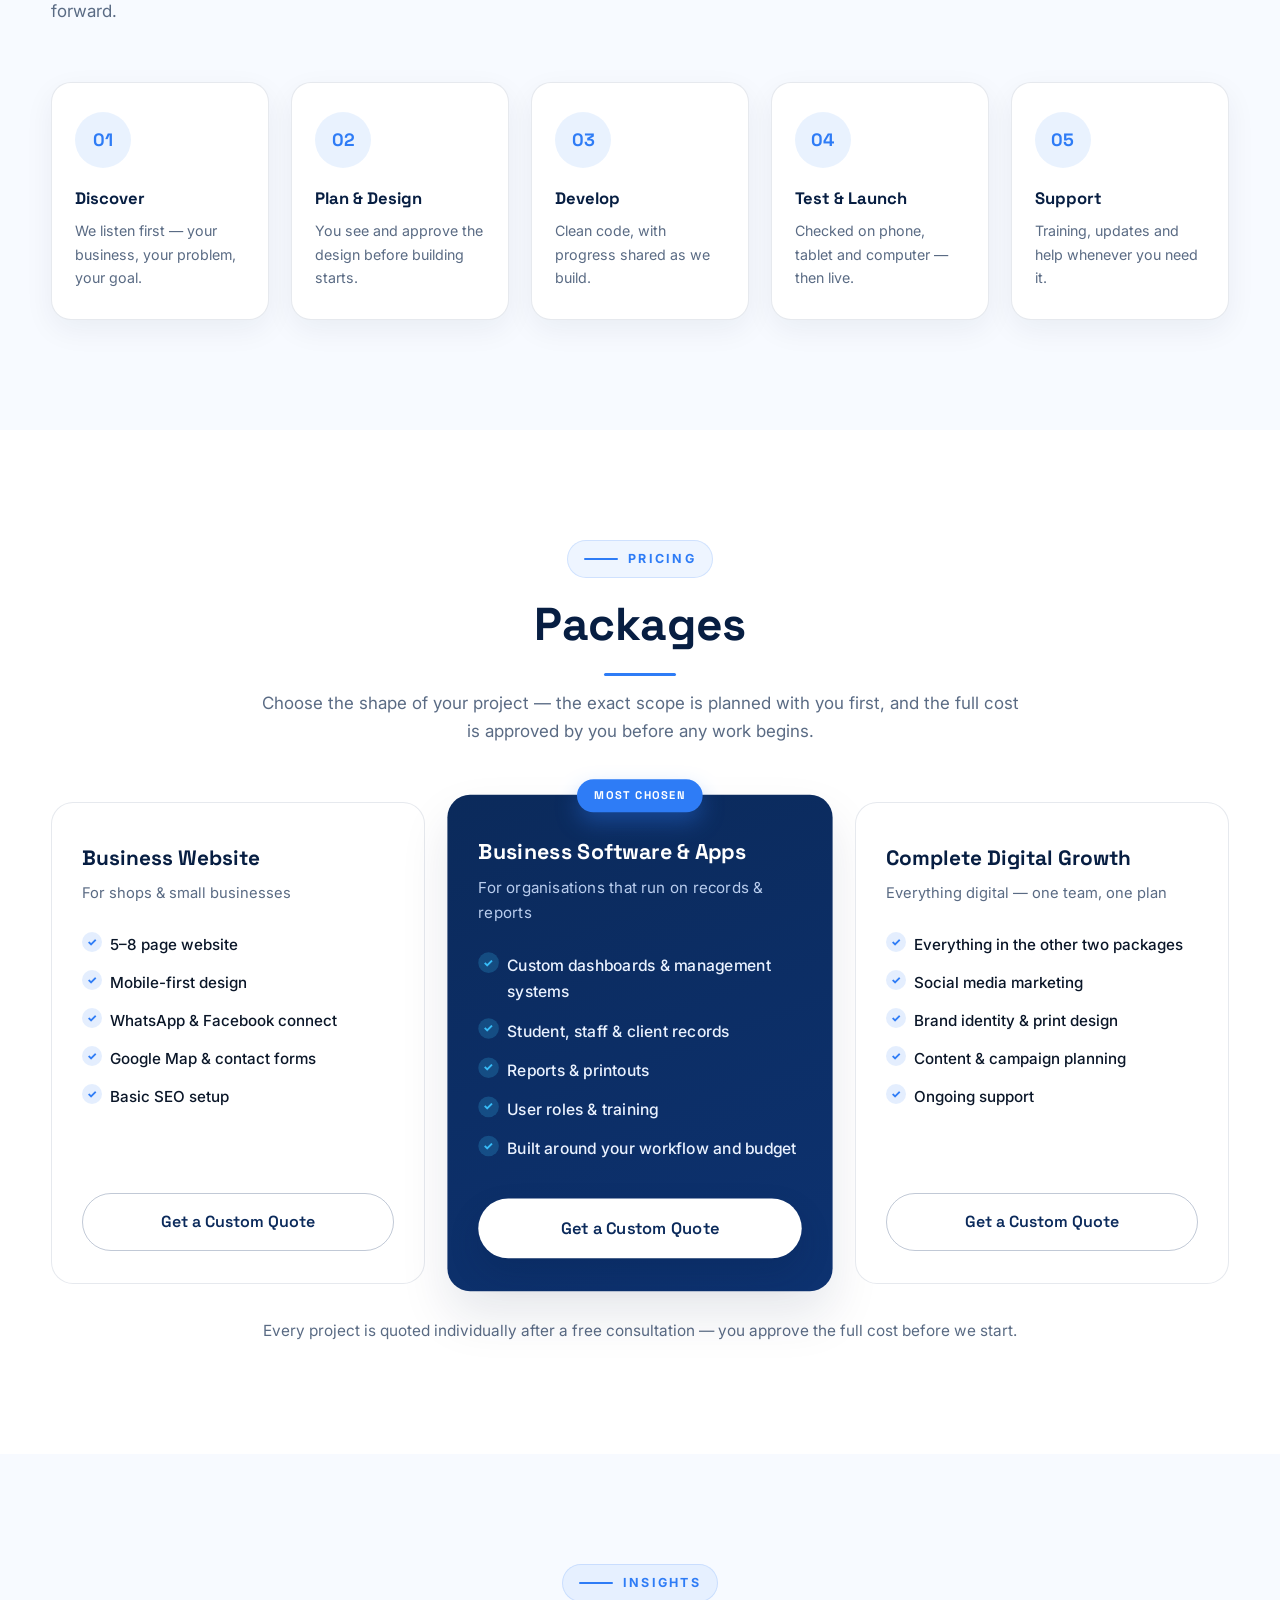
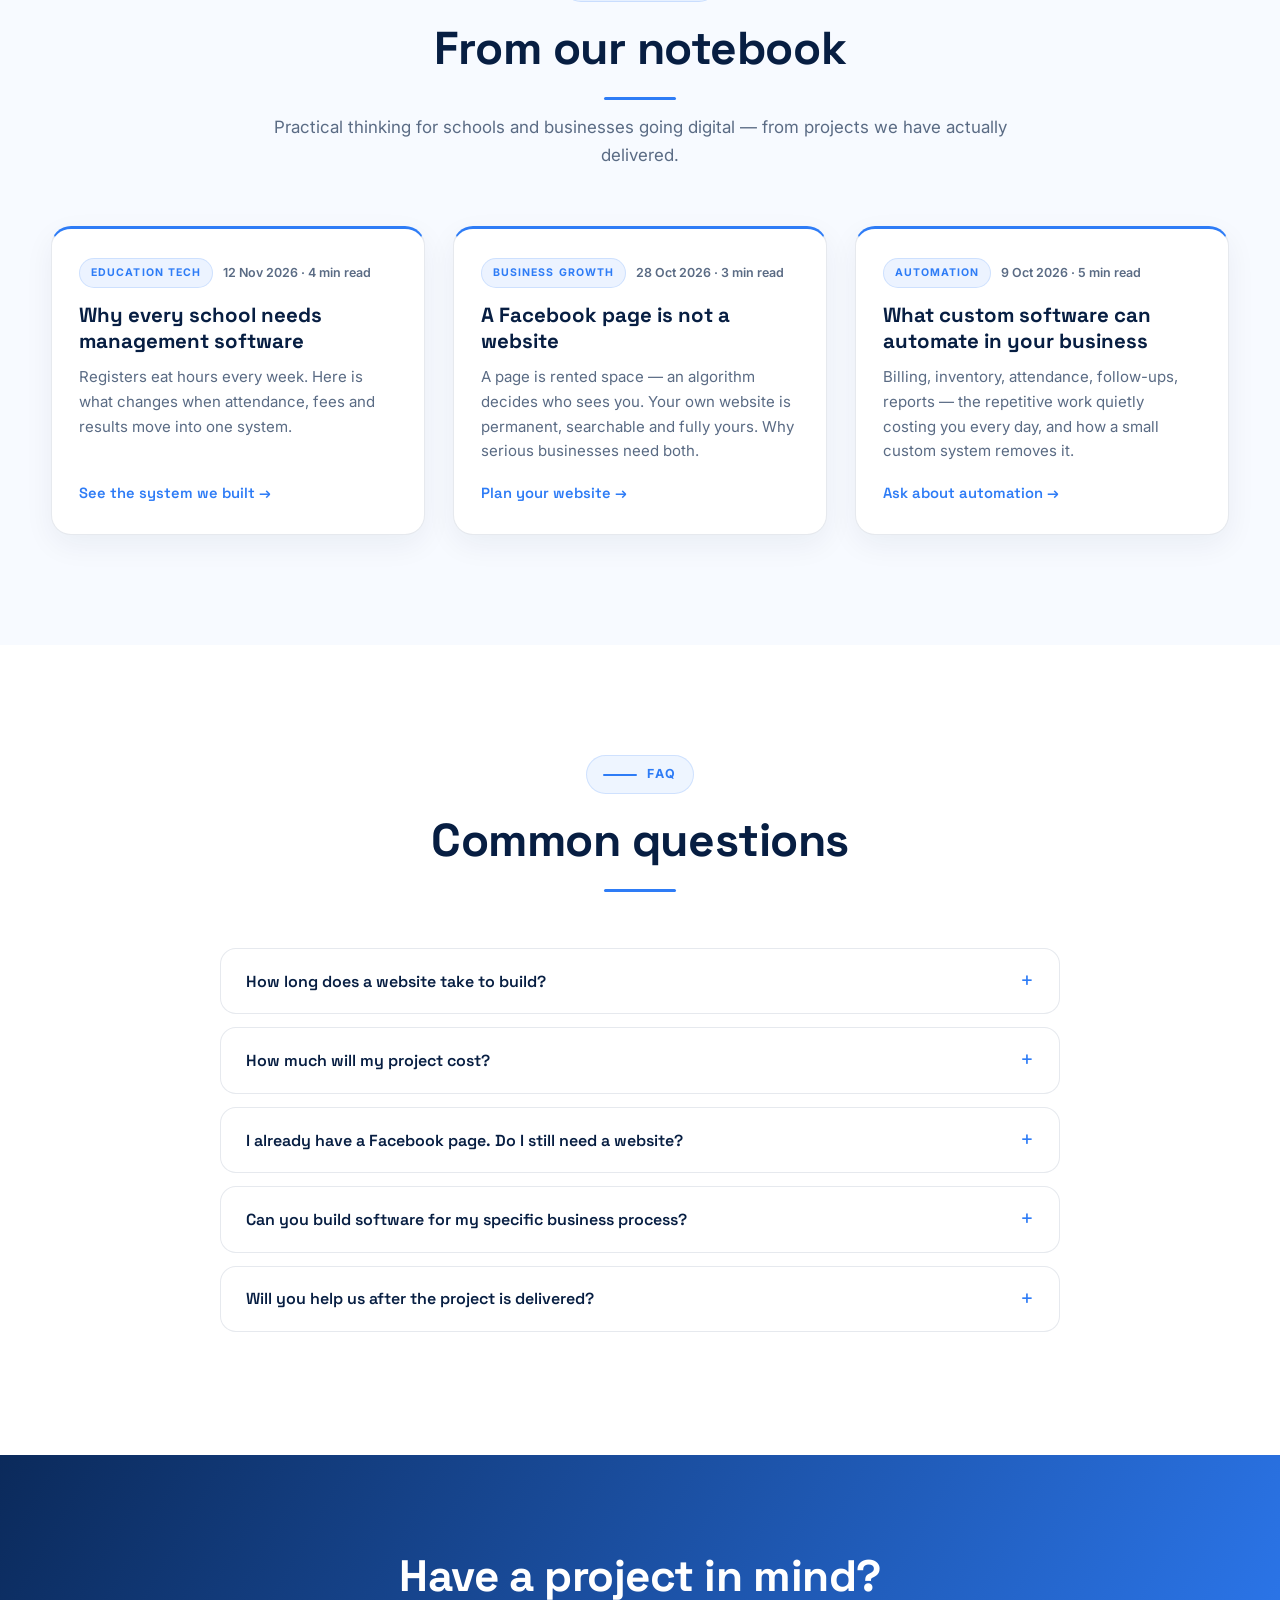
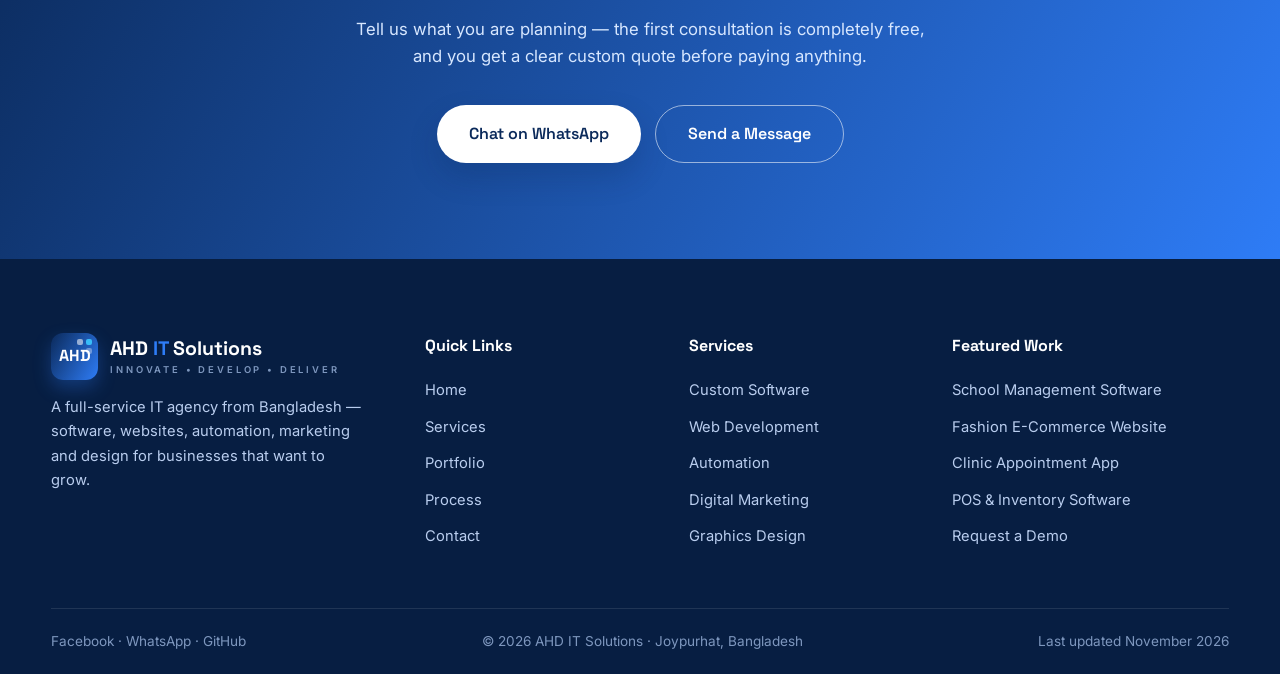
==== commit 056d701f: "Phlox-standard redesign: navy hero, floating header, offset shapes, rich cards; real local projects " ====
--- a/index.html
+++ b/index.html
@@ -20,64 +20,55 @@
 
 <div class="topbar">
   <div class="wrap">
-    <span>📍 <b>Bangladesh</b> — working with clients online, everywhere</span>
-    <span>Planning a project? <a href="contact.html">The first consultation is free →</a></span>
+    <a class="tb-wa" href="https://wa.me/8801843817376" target="_blank" rel="noopener">WhatsApp: <b>01843-817376</b></a>
+    <span class="tb-right"><a href="https://www.facebook.com/ahditsolutions" target="_blank" rel="noopener">Facebook</a><span class="tb-sep">·</span><a href="https://github.com/SD-Hasnat/ahditsolutions" target="_blank" rel="noopener">GitHub</a></span>
   </div>
 </div>
 
 <!-- ================= HEADER ================= -->
 <header class="site" id="header">
-  <div class="wrap nav">
-    <a class="brand" href="index.html" aria-label="AHD IT Solutions home">
-      <span class="brand-mark">AHD</span>
-      <span><span class="brand-name">AHD <em>IT</em> Solutions</span><span class="brand-tag">INNOVATE • DEVELOP • DELIVER</span></span>
-    </a>
-    <ul class="nav-links">
-      <li><a href="index.html" class="active">Home</a></li>
-      <li><a href="index.html#services">Services</a></li>
-      <li><a href="portfolio.html">Portfolio</a></li>
-      <li><a href="index.html#process">Process</a></li>
-      <li><a href="contact.html">Contact</a></li>
-    </ul>
-    <a class="btn btn-primary nav-cta" href="contact.html" style="padding:12px 24px">Start a Project</a>
-    <button class="burger" id="burger" aria-label="Open menu"><span></span><span></span><span></span></button>
-  </div>
-  <nav class="mobile-menu">
-    <a href="index.html">Home</a><a href="index.html#services">Services</a><a href="portfolio.html">Portfolio</a>
-    <a href="index.html#process">Process</a><a href="contact.html">Contact</a><a href="contact.html">Start a Project →</a>
-  </nav>
+  <div class="wrap">
+    <div class="nav">
+      <a class="brand" href="index.html" aria-label="AHD IT Solutions home">
+        <span class="brand-mark">AHD</span>
+        <span><span class="brand-name">AHD <em>IT</em> Solutions</span><span class="brand-tag">INNOVATE • DEVELOP • DELIVER</span></span>
+      </a>
+      <ul class="nav-links">
+        <li><a href="index.html" class="active">Home</a></li>
+        <li><a href="index.html#services">Services</a></li>
+        <li><a href="portfolio.html">Portfolio</a></li>
+        <li><a href="index.html#process">Process</a></li>
+        <li><a href="contact.html">Contact</a></li>
+      </ul>
+      <a class="btn btn-primary btn-sm nav-cta" href="contact.html">Start a Project</a>
+      <button class="burger" id="burger" aria-label="Open menu"><span></span><span></span><span></span></button>
+    </div>
+    <nav class="mobile-menu">
+      <a href="index.html">Home</a><a href="index.html#services">Services</a><a href="portfolio.html">Portfolio</a>
+      <a href="index.html#process">Process</a><a href="contact.html">Contact</a><a href="contact.html">Start a Project →</a>
+    </nav>
+  </div>
 </header>
 
 <!-- ================= HERO ================= -->
 <section class="hero">
   <div class="wrap hero-grid">
     <div>
-      <span class="eyebrow">Full-Service IT Agency — Bangladesh</span>
-      <h1>Software, websites and apps for businesses in <span class="accent">Bangladesh</span>.</h1>
+      <span class="eyebrow light">IT Agency — Joypurhat, Bangladesh</span>
+      <h1>Software, websites and <span class="accent">apps</span> for businesses in Bangladesh.</h1>
+      <div class="sec-rule sky"></div>
       <p class="hero-sub">AHD IT Solutions is a small IT agency based in Joypurhat. We build management software, business websites and apps, and we design the brands around them. Everything on this site is work we have actually built and shipped.</p>
       <div class="hero-btns">
-        <a class="btn btn-primary" href="contact.html">Start Your Project →</a>
-        <a class="btn btn-ghost" href="portfolio.html">See Our Work</a>
-      </div>
-      <div class="hero-stats">
-        <div class="hstat"><b><span data-count="673">0</span></b><span>Candidate records managed</span></div>
-        <div class="hstat"><b><span data-count="325">0</span></b><span>Institutions databased</span></div>
-        <div class="hstat"><b><span data-count="12">0</span><i>+</i></b><span>Software modules built</span></div>
-        <div class="hstat"><b><span data-count="2">0</span></b><span>Live web applications</span></div>
-      </div>
-    </div>
-    <div class="hero-photo">
-      <div class="blob"></div>
-      <div class="frame"><img src="[data-uri]" alt="The AHD IT Solutions team reviewing project dashboards together in a modern blue office"></div>
-      <div class="float-card fc-status">
-        <div class="fcs-head"><b>Project Status</b><span class="pill green">On Track</span></div>
-        <div class="row"><span>School Software</span><b>Live ●</b></div>
-        <div class="row"><span>Website Project</span><b>Delivered</b></div>
-        <div class="row"><span>Design Sprint</span><b>In Review</b></div>
-      </div>
-      <div class="float-card fc-live">
-        <span class="ic"><svg width="19" height="19" viewBox="0 0 24 24" fill="none" stroke="#0E9F6E" stroke-width="2.2" stroke-linecap="round" stroke-linejoin="round"><path d="M22 11.5L12 3 2 11.5"/><path d="M5 10v10h14V10"/></svg></span>
-        <span><b>School Management Software</b><span>Our flagship live product</span></span>
+        <a class="btn btn-azure" href="contact.html">Start a Project</a>
+        <a class="btn btn-outline-w" href="portfolio.html">See Our Work</a>
+      </div>
+      <p class="hero-note">Based in Joypurhat — working with clients across Bangladesh.</p>
+    </div>
+    <div class="photo-stack hero-photo">
+      <img src="[data-uri]" alt="The AHD IT Solutions team reviewing project dashboards together in a modern blue office">
+      <div class="float-card">
+        <span class="dot-live"></span>
+        <div><b>Now Accepting</b><span>New projects for December 2026</span><small>Replies within one working day</small></div>
       </div>
     </div>
   </div>
@@ -88,189 +79,219 @@
   <div class="wrap">
     <span class="p-label">What We've Built</span>
     <div class="marquee"><div class="marquee-track" id="proofTrack">
-      <span>School Management Software</span><span>Election Candidate System</span><span>Institution Database</span><span>AHD Academy Platform</span><span>Brand &amp; Print Design</span>
+      <span>School Management Software</span><span>Business Websites</span><span>E-Commerce Stores</span><span>Mobile Apps</span><span>Business Automation</span><span>Brand &amp; Print Design</span>
     </div></div>
   </div>
 </div>
+
+<!-- ================= SERVICES ================= -->
+<section class="services" id="services">
+  <div class="wrap">
+    <div class="sec-head">
+      <span class="eyebrow">What We Do</span>
+      <h2>Services</h2>
+      <div class="sec-rule"></div>
+    </div>
+    <div class="svc-grid">
+      <article class="svc-card filled reveal">
+        <div class="svc-media"><img src="[data-uri]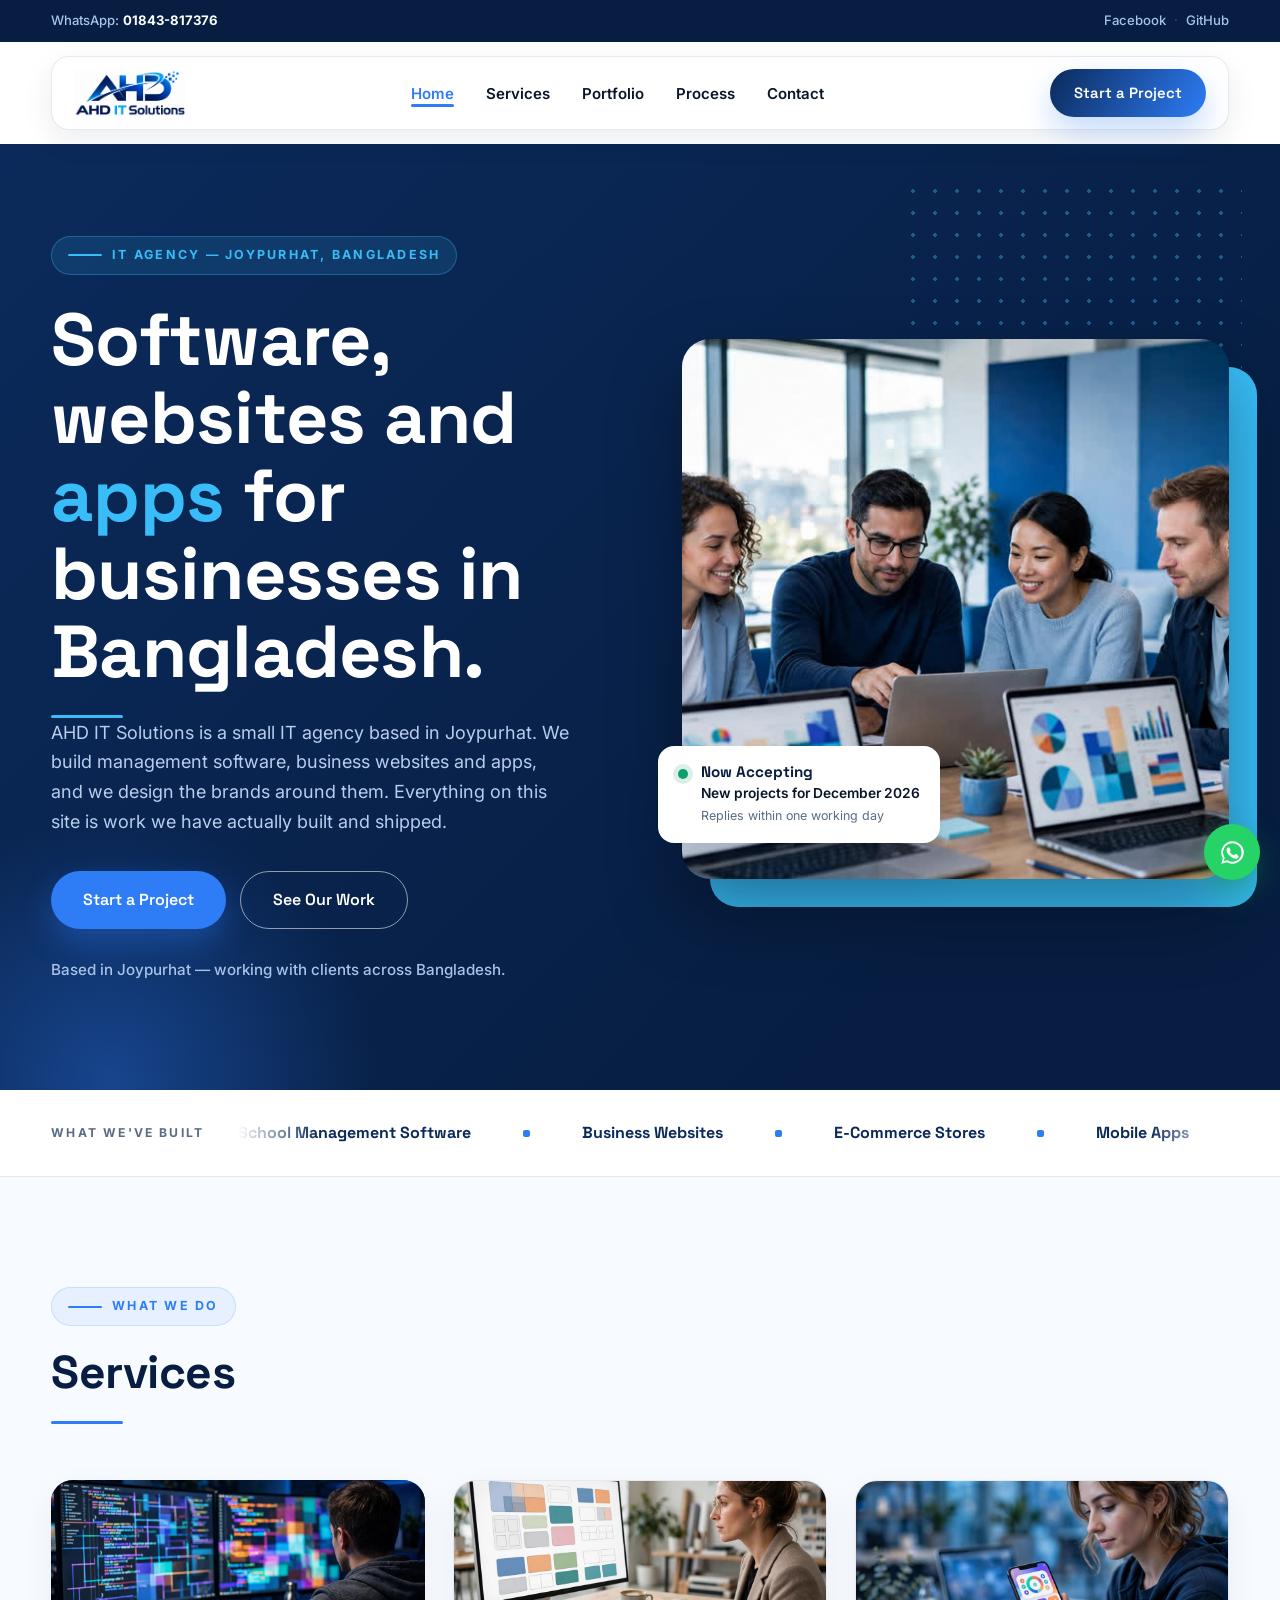
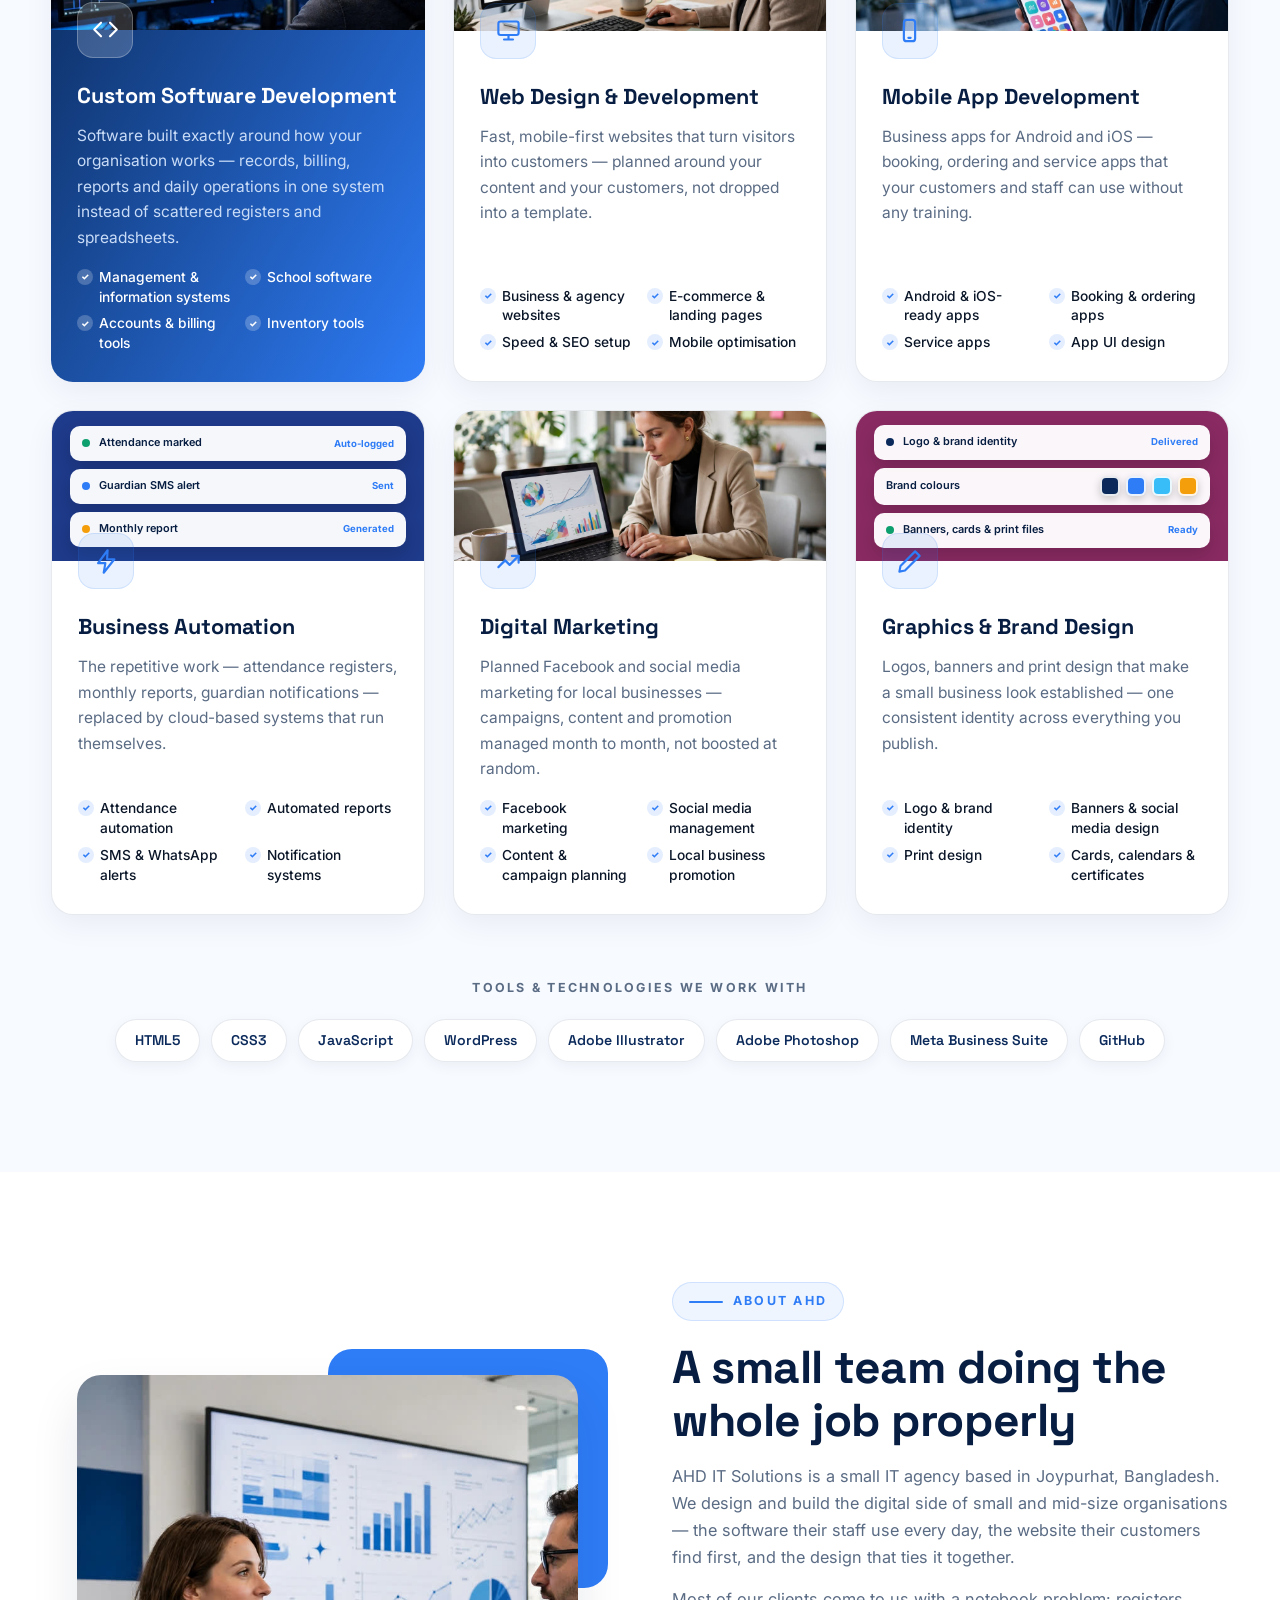
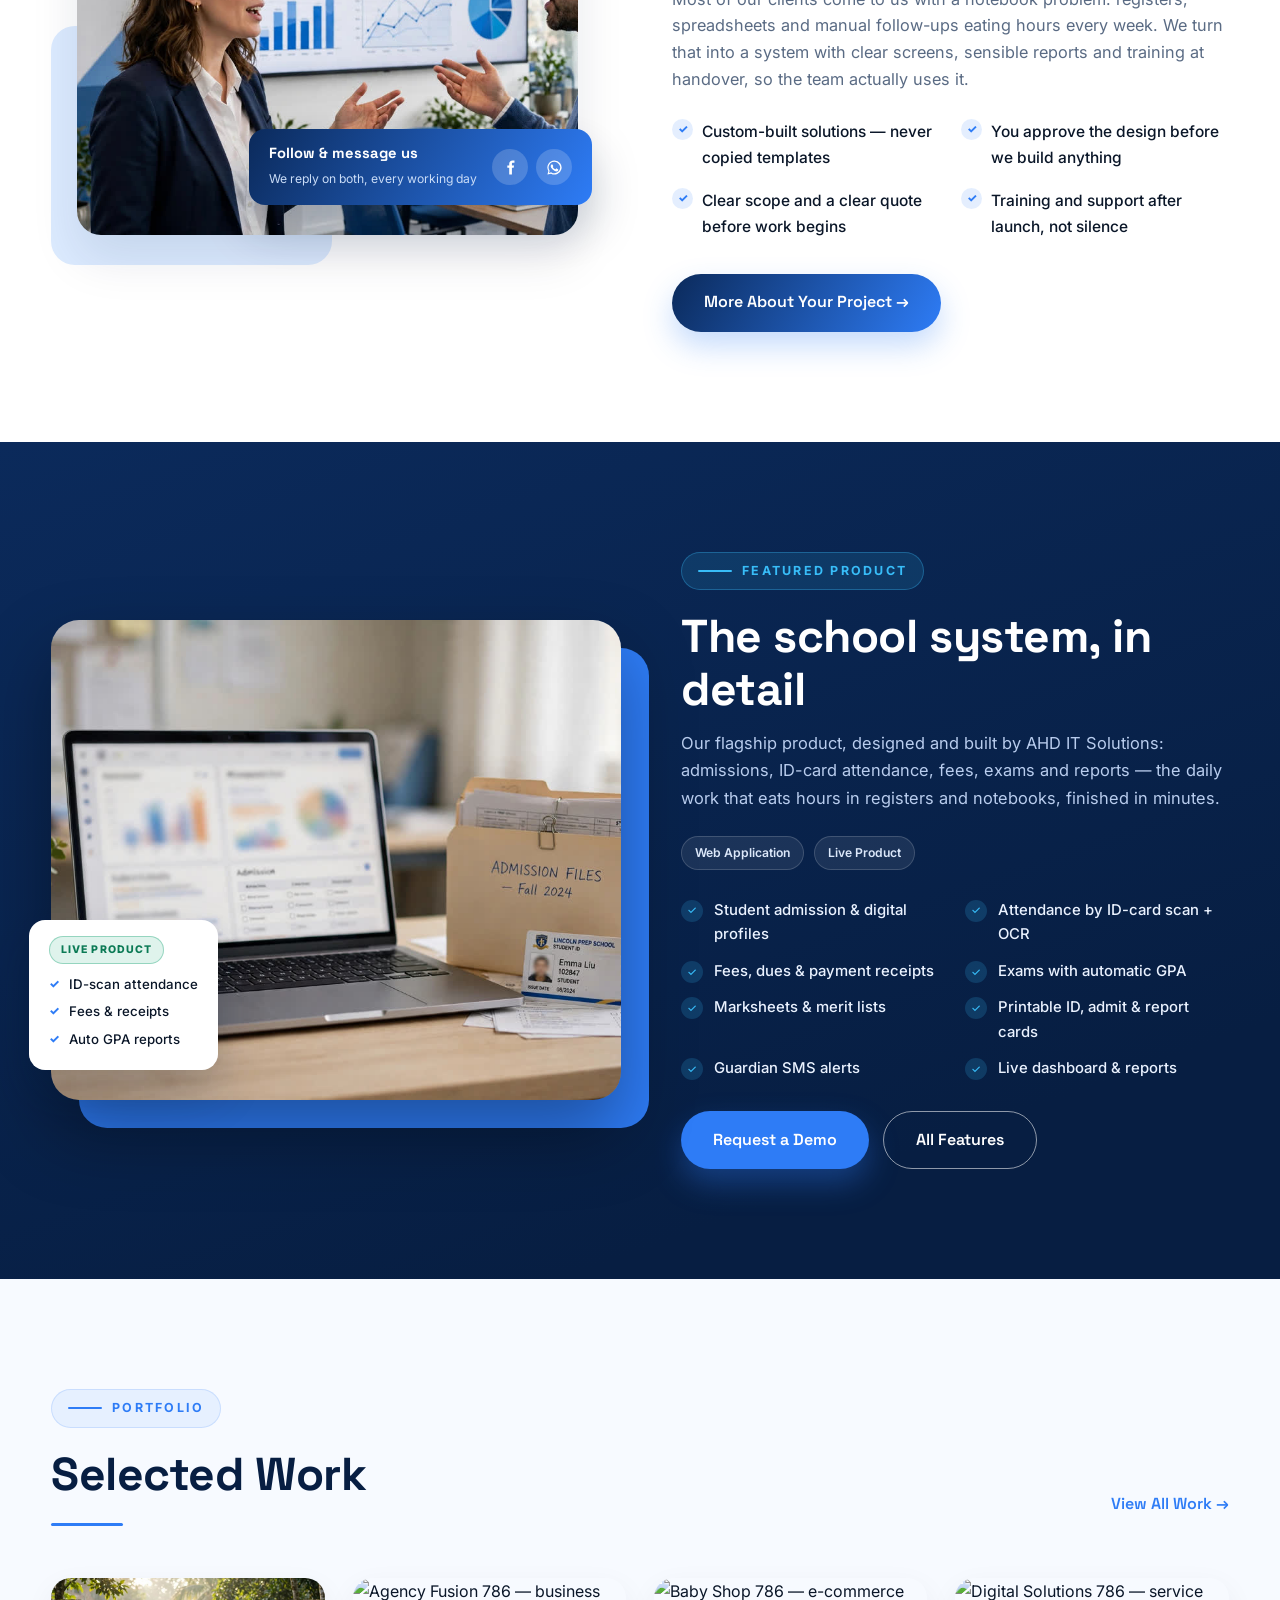
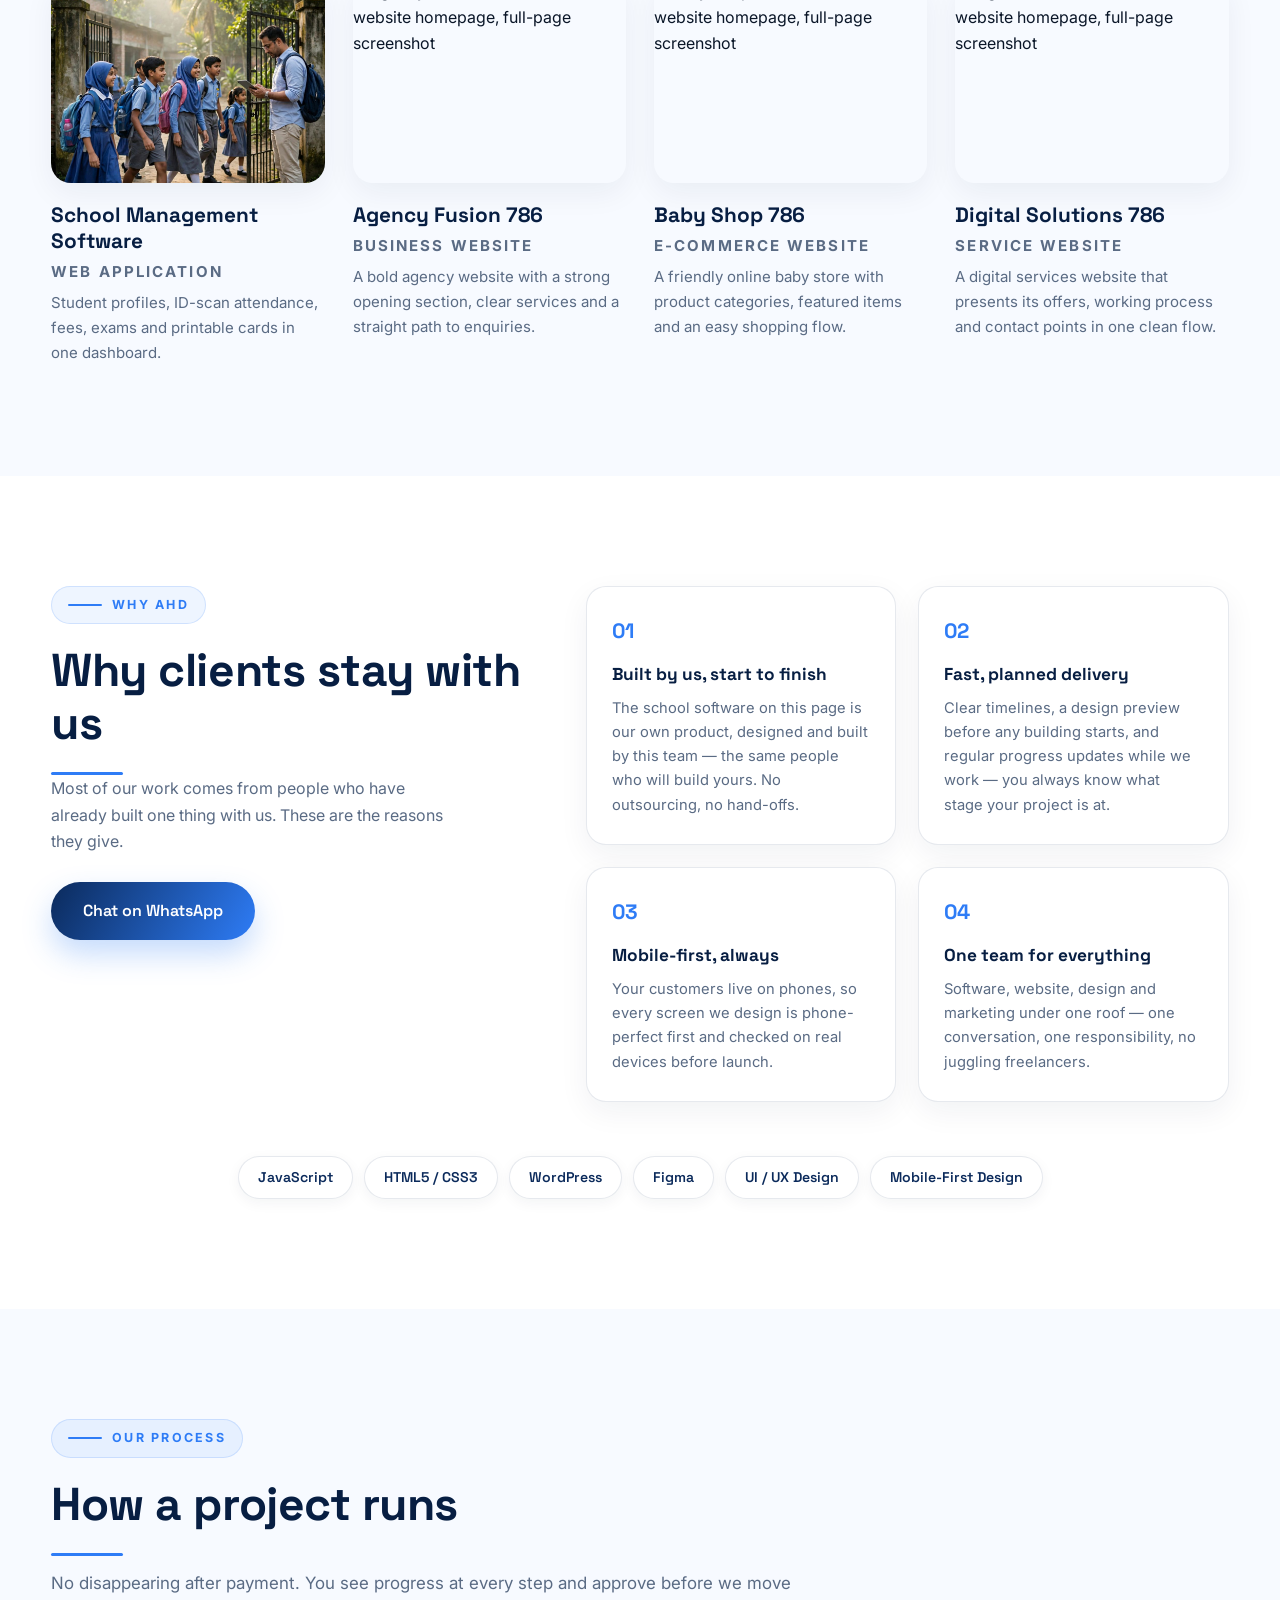
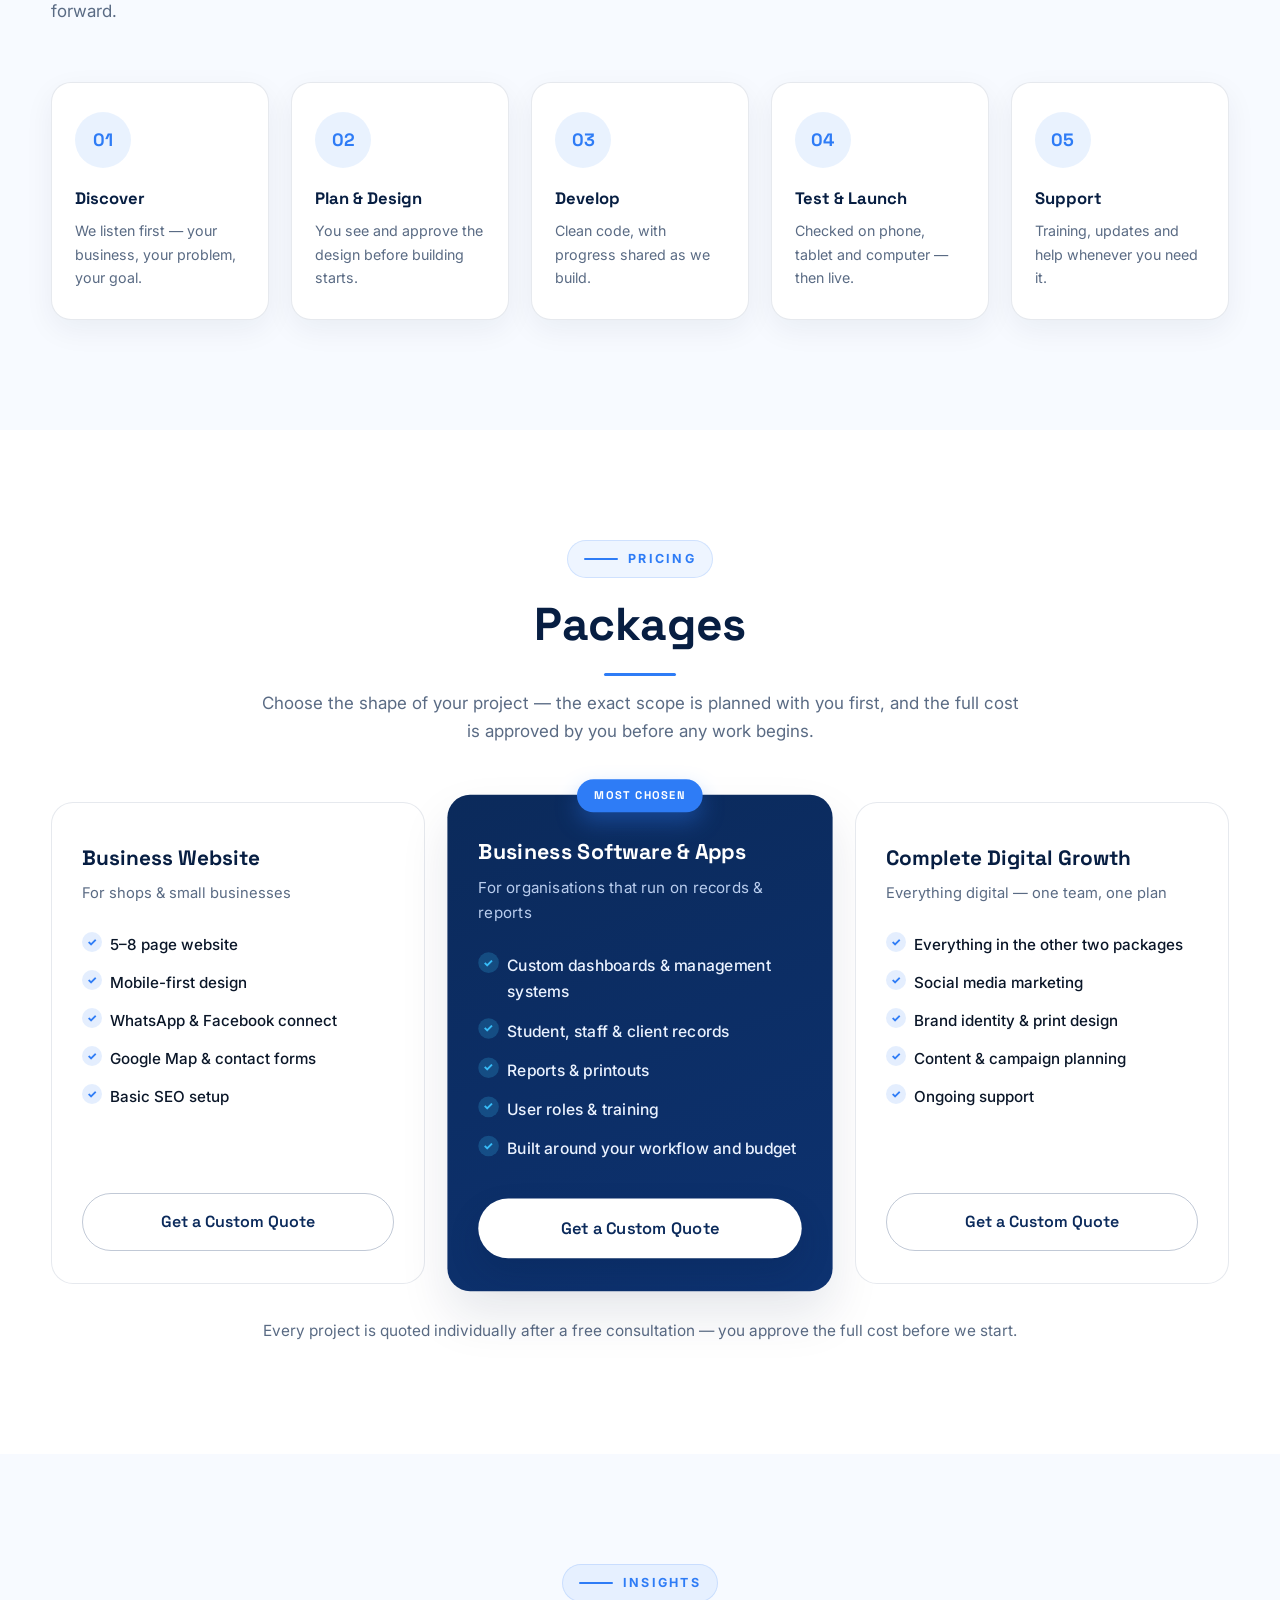
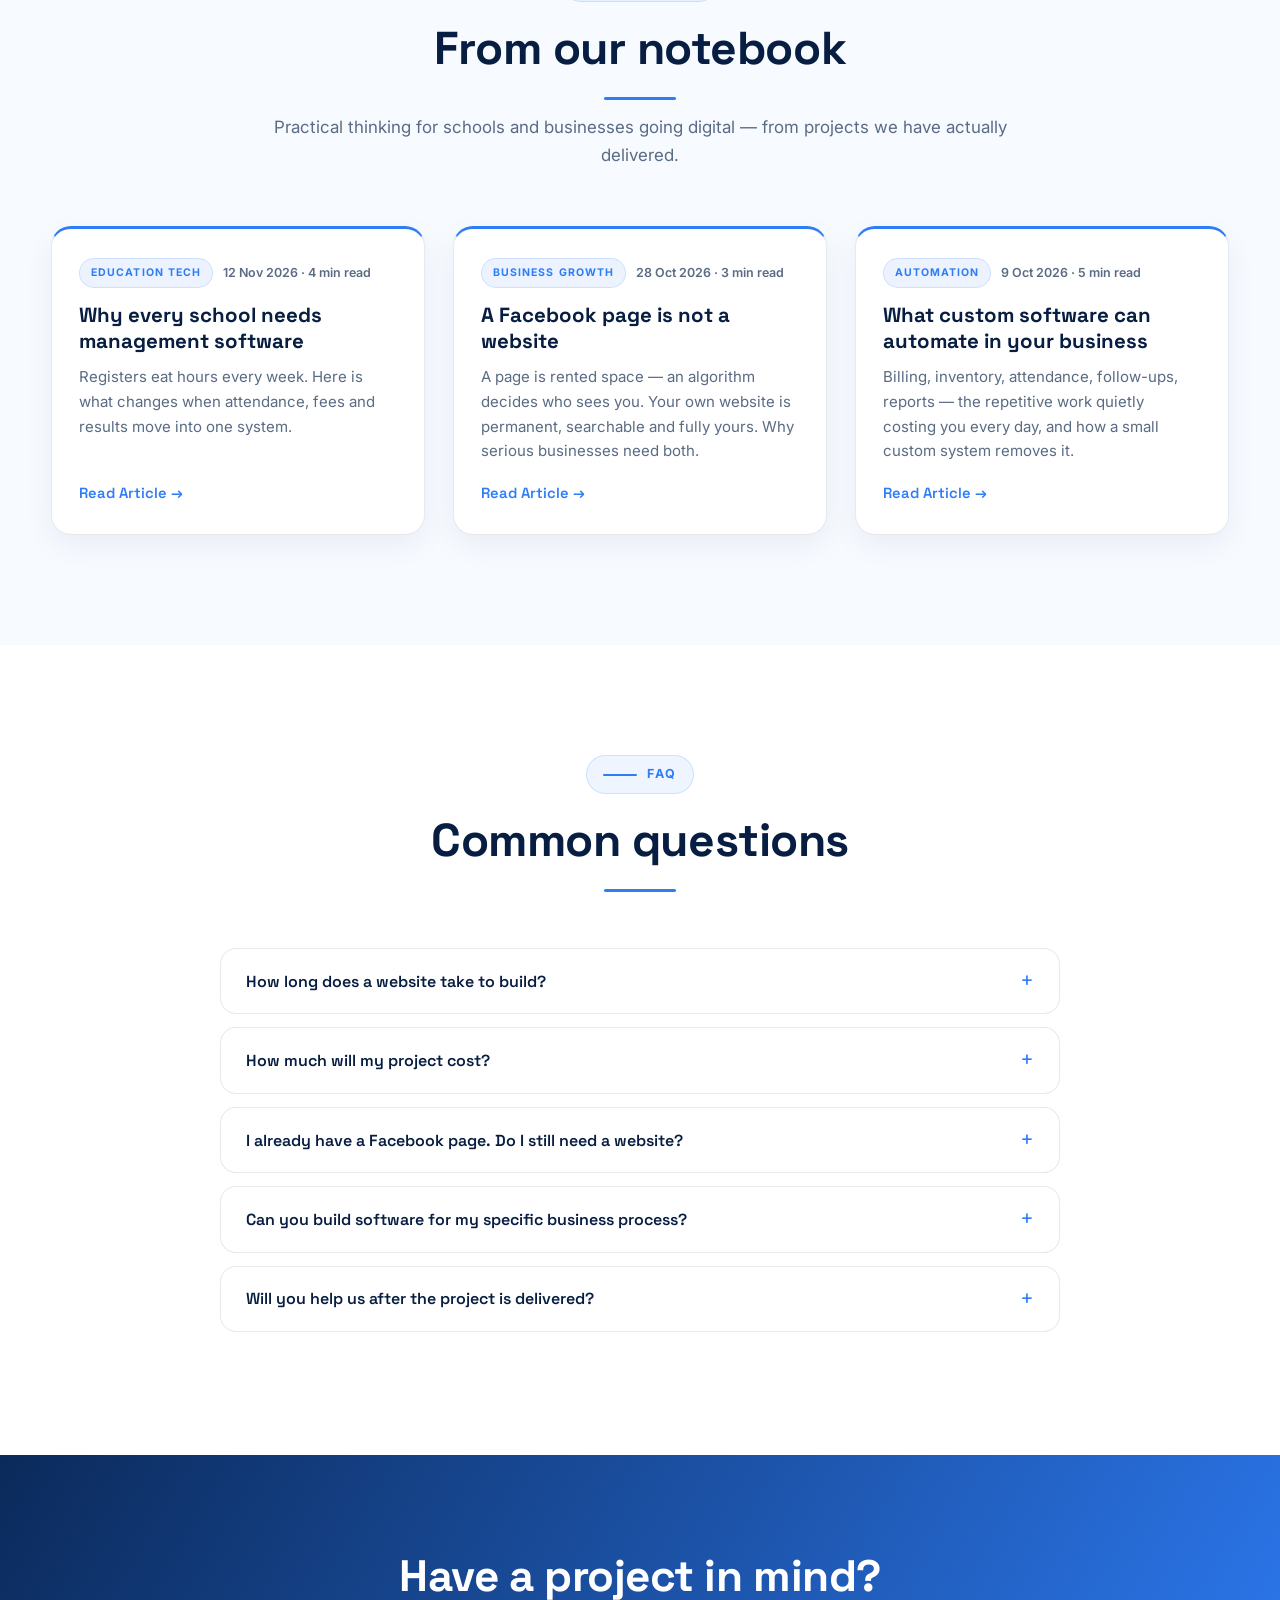
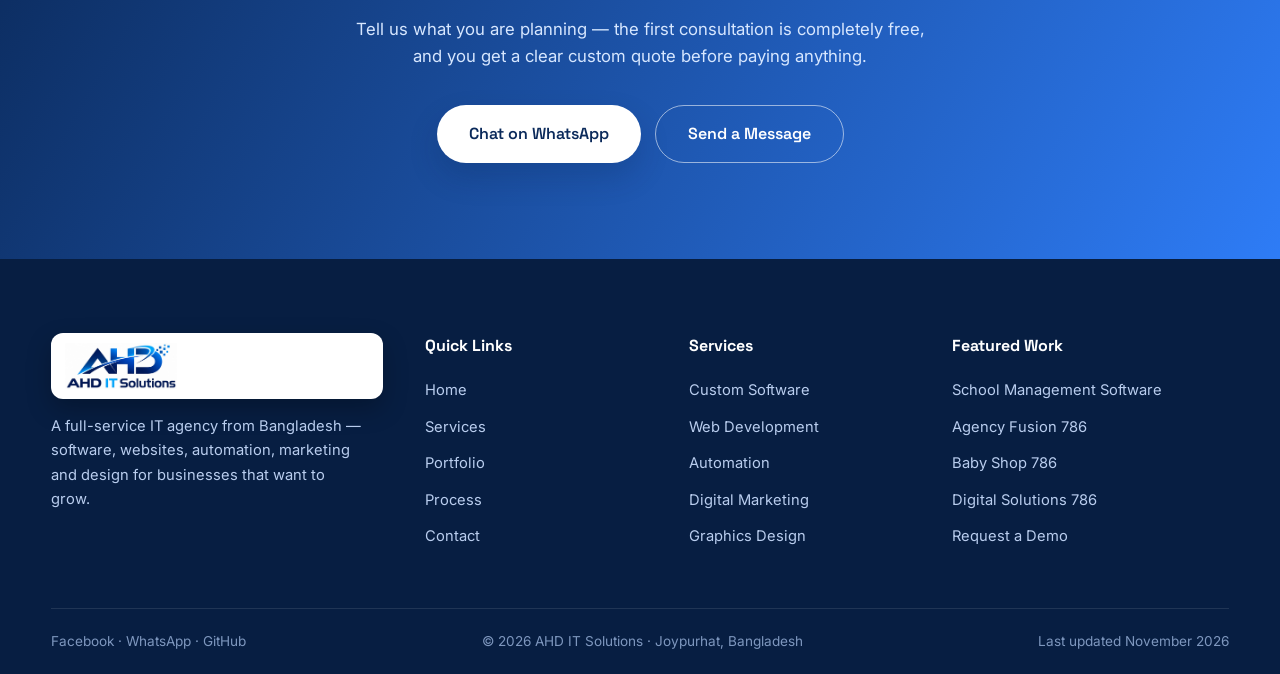
